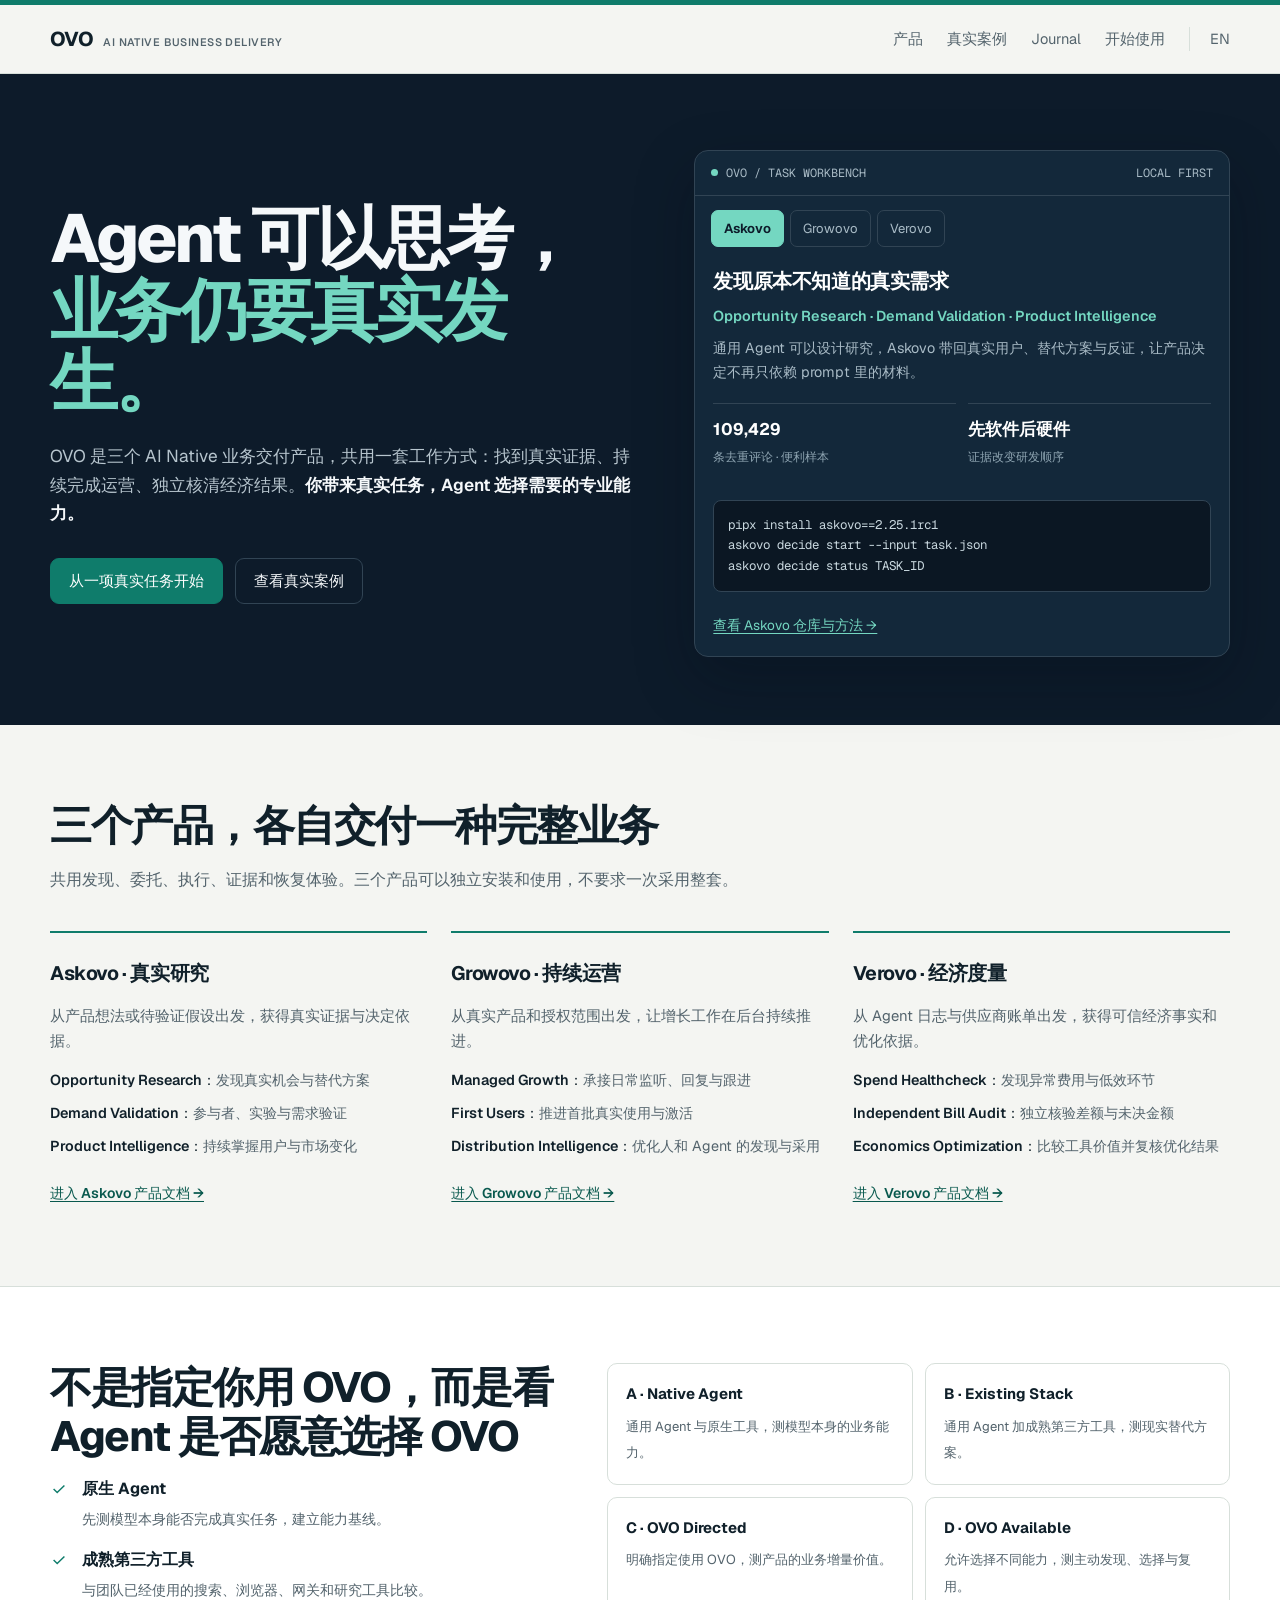
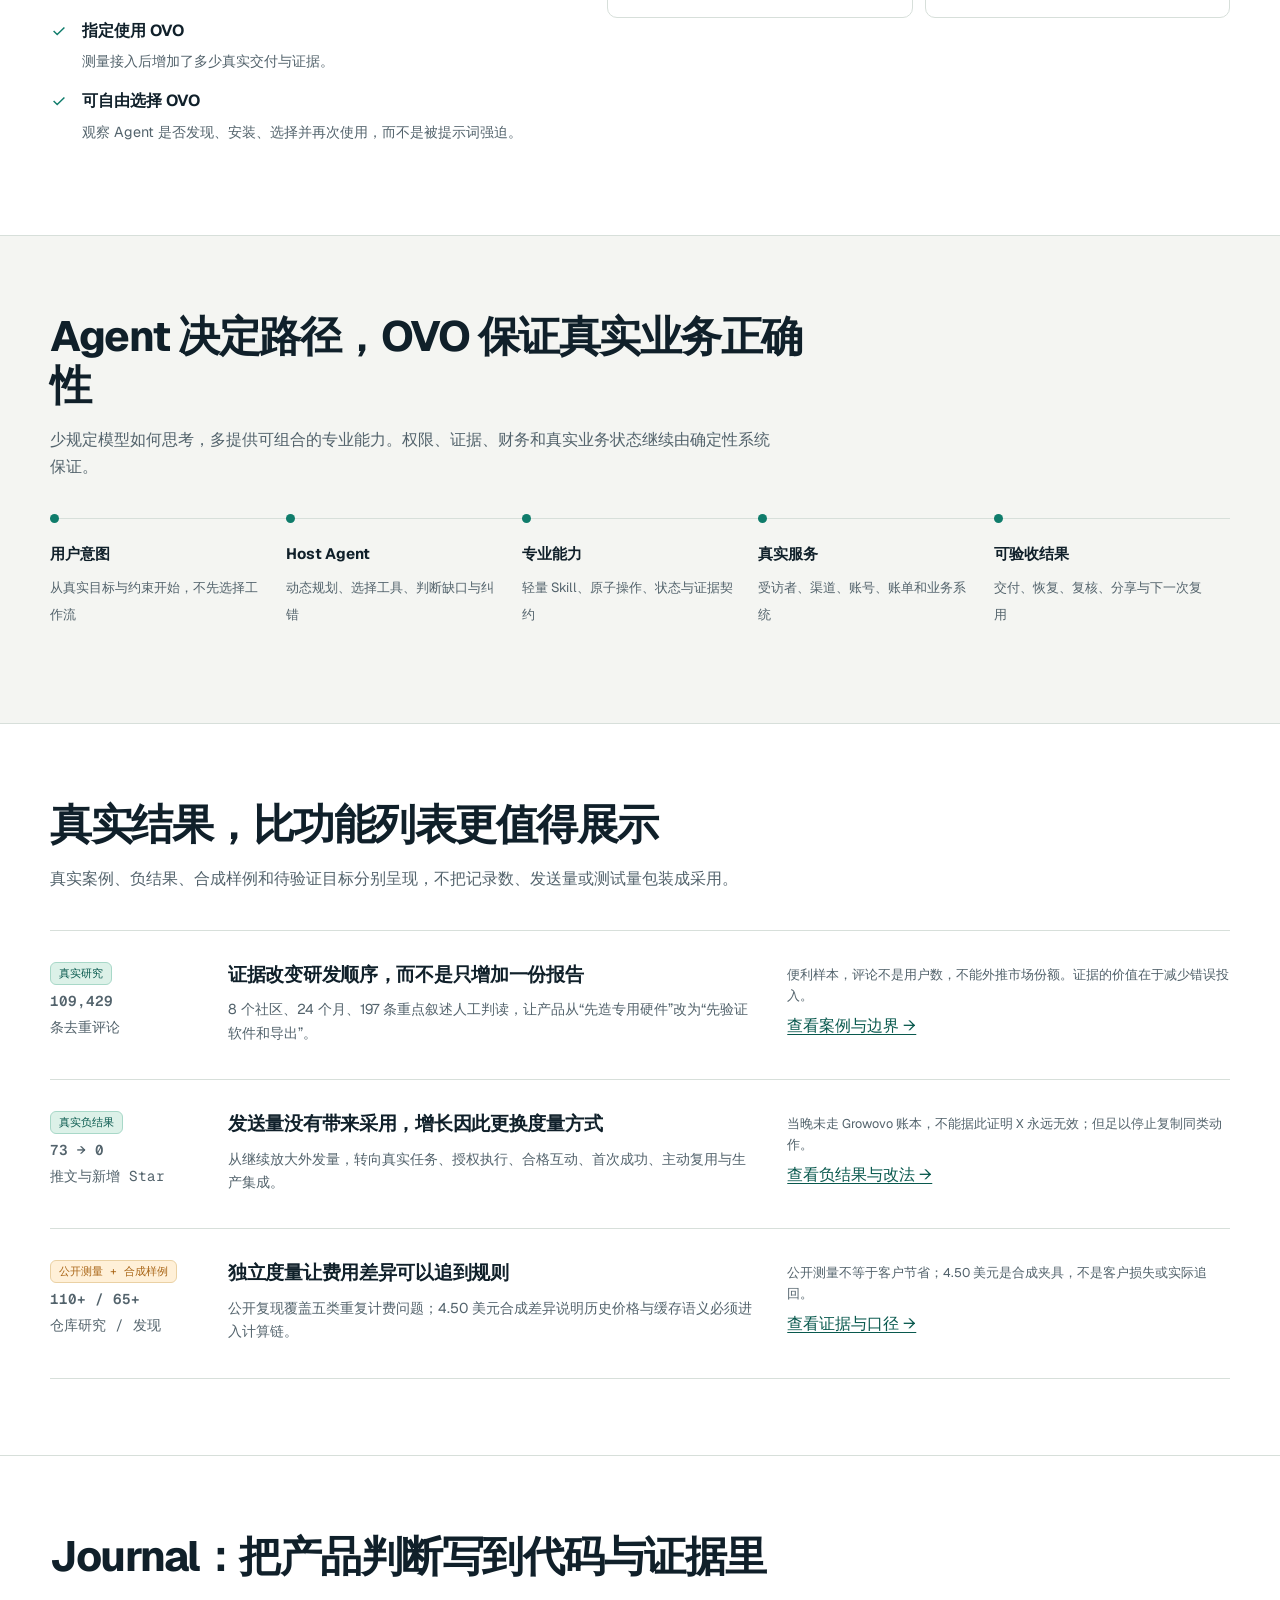
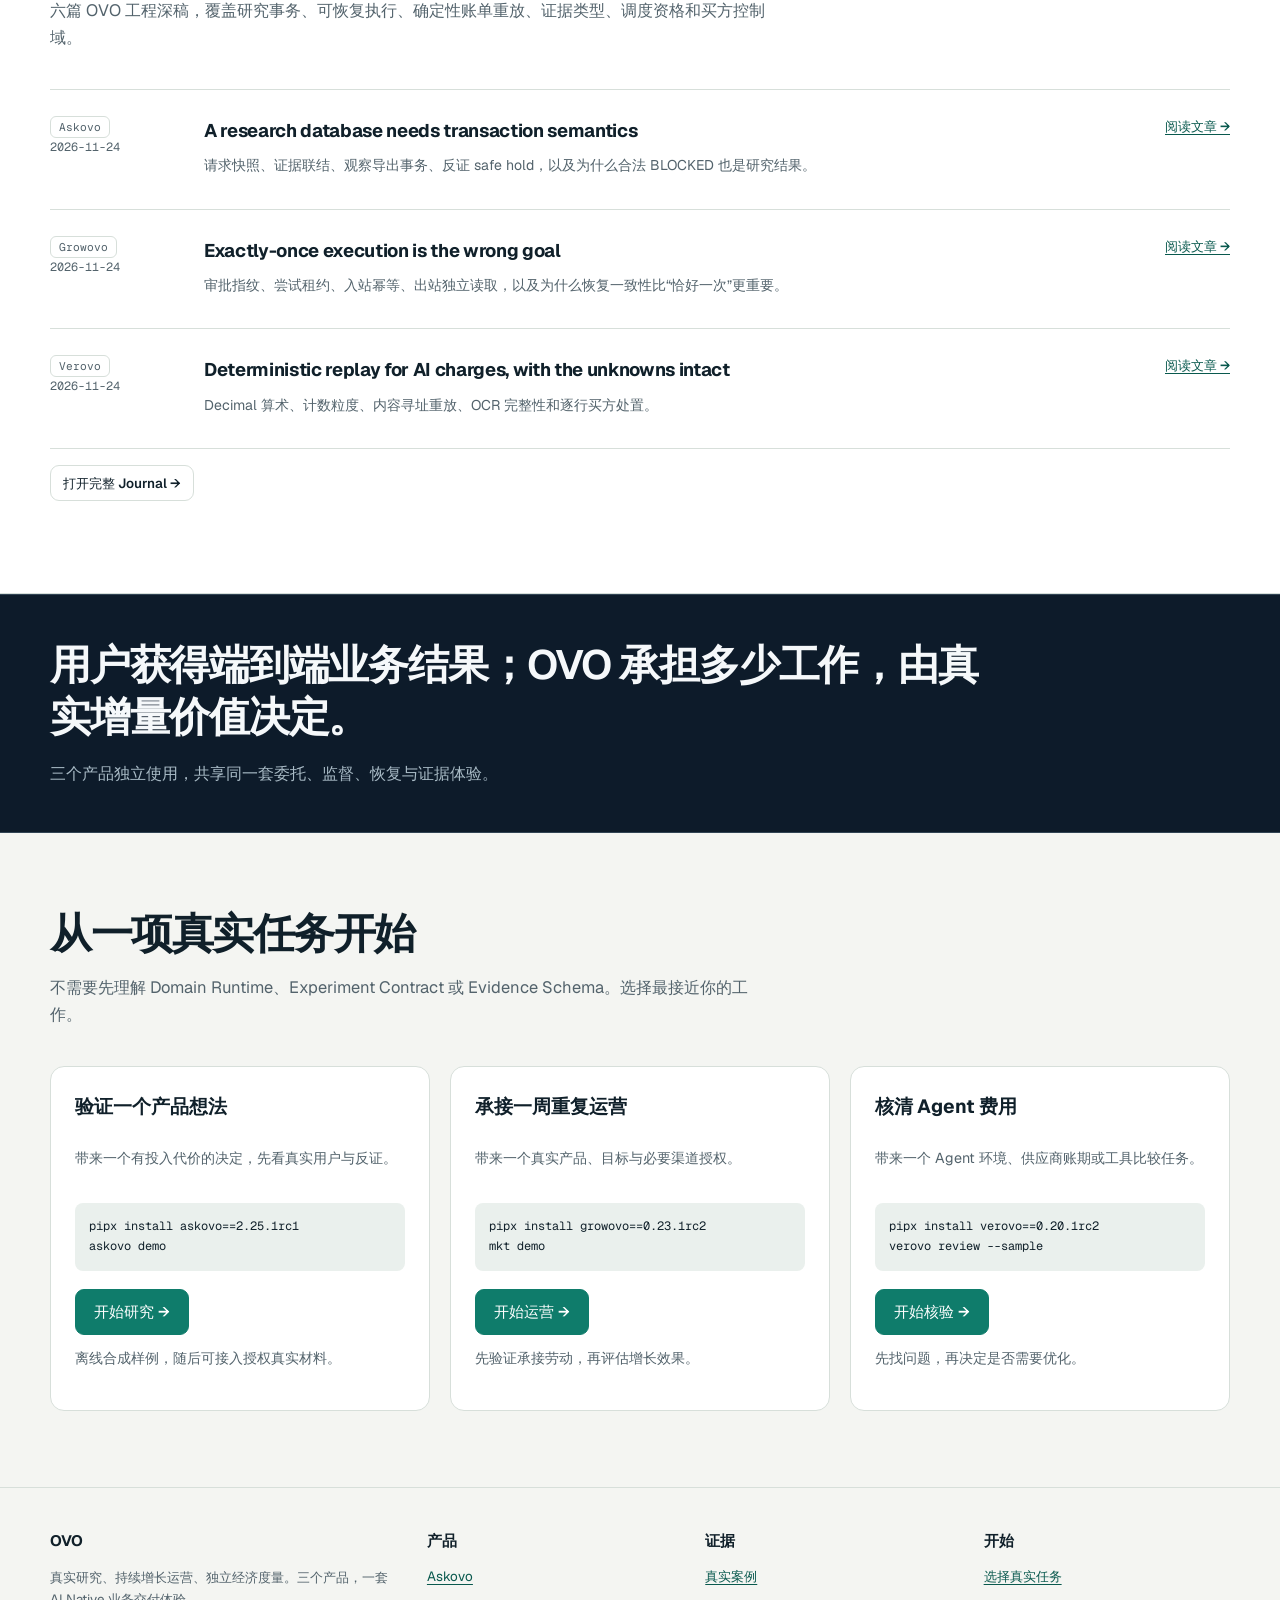
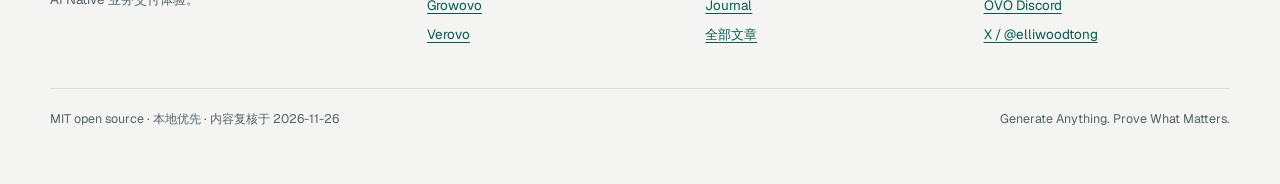
==== index.html @ 49e36f2a "chore: align Verovo 0.20.1rc2 preview" ====
<!DOCTYPE html>
<html lang="zh-CN">
<head>
  <meta charset="UTF-8">
  <meta name="viewport" content="width=device-width, initial-scale=1">
  <title>OVO | 让 Agent 把真实业务做成</title>
  <meta name="description" content="OVO 是统一的 AI Native 业务交付产品族：Askovo 真实研究、Growovo 持续增长运营、Verovo 独立经济度量。">
  <link rel="canonical" href="https://roy-tong.github.io/ovo/">
  <link rel="alternate" hreflang="zh-CN" href="https://roy-tong.github.io/ovo/">
  <link rel="alternate" hreflang="en" href="https://roy-tong.github.io/ovo/en.html">
  <link rel="alternate" hreflang="x-default" href="https://roy-tong.github.io/ovo/">
  <meta property="og:type" content="website">
  <meta property="og:site_name" content="OVO">
  <meta property="og:title" content="OVO | 让 Agent 把真实业务做成">
  <meta property="og:description" content="真实研究、持续增长运营、独立经济度量，共用一套产品体验。">
  <meta property="og:url" content="https://roy-tong.github.io/ovo/">
  <meta property="og:image" content="https://roy-tong.github.io/ovo/assets/social-preview.png">
  <meta name="twitter:card" content="summary_large_image">
  <link rel="stylesheet" href="./assets/styles.css">
  <script defer src="./assets/app.js"></script>
</head>
<body>
  <!--
  THESIS: One OVO workbench for real business delivery, rejecting three disconnected product sites and three visual systems.
  OWN-WORLD: Light editorial surfaces, a navy execution console, precise teal actions, shared service lists and evidence rows; Geist display with system Chinese fallbacks.
  STORY: A visitor selects a real task, sees how the relevant service works, inspects actual evidence, then installs or brings that task.
  FIRST VIEWPORT: A clear family promise on the left and one interactive workbench on the right; product tabs change the real service, proof and command in place.
  FORM: Unified product-family workbench with local product switching, case filtering and journal filtering, built manually because Node-based concept tooling is unavailable.
  FINISH: unreviewed and undocumented is unfinished; this build ends with the finish review, the verdict, and DESIGN.md.
  -->
  <a class="skip-link" href="#main">跳到主要内容</a>
  <header class="nav">
    <div class="nav-inner">
      <a class="brand" href="./" aria-label="OVO 首页">OVO <small>AI NATIVE BUSINESS DELIVERY</small></a>
      <button class="nav-toggle" type="button" aria-expanded="false" aria-controls="nav-links" aria-label="展开或收起导航">
        <svg viewBox="0 0 20 20" fill="none" stroke="currentColor" stroke-width="1.6" aria-hidden="true"><path d="M3 5h14M3 10h14M3 15h14"/></svg>
        菜单
      </button>
      <nav class="nav-links" id="nav-links" aria-label="主导航">
        <a href="#products">产品</a>
        <a href="cases.html">真实案例</a>
        <a href="journal.html">Journal</a>
        <a href="start.html">开始使用</a>
        <a class="nav-lang" href="en.html" hreflang="en" lang="en">EN</a>
      </nav>
    </div>
  </header>

  <main id="main">
    <section class="hero" aria-labelledby="hero-title">
      <div class="wrap hero-grid">
        <div class="hero-copy">
          <h1 id="hero-title">Agent 可以思考，<span>业务仍要真实发生。</span></h1>
          <p>OVO 是三个 AI Native 业务交付产品，共用一套工作方式：找到真实证据、持续完成运营、独立核清经济结果。<strong>你带来真实任务，Agent 选择需要的专业能力。</strong></p>
          <div class="hero-actions">
            <a class="btn btn-primary" href="start.html">从一项真实任务开始</a>
            <a class="btn btn-dark" href="cases.html">查看真实案例</a>
          </div>
        </div>

        <div class="workbench" aria-label="OVO 产品工作台">
          <div class="workbench-top"><span class="workbench-dot" aria-hidden="true"></span><span>OVO / TASK WORKBENCH</span><span>LOCAL FIRST</span></div>
          <div class="product-switch" role="group" aria-label="选择产品">
            <button type="button" data-product-target="askovo" aria-pressed="true">Askovo</button>
            <button type="button" data-product-target="growovo" aria-pressed="false">Growovo</button>
            <button type="button" data-product-target="verovo" aria-pressed="false">Verovo</button>
          </div>
          <div class="product-panels">
            <article class="product-panel active" data-product-panel="askovo">
              <h2>发现原本不知道的真实需求</h2>
              <p class="panel-service">Opportunity Research · Demand Validation · Product Intelligence</p>
              <p>通用 Agent 可以设计研究，Askovo 带回真实用户、替代方案与反证，让产品决定不再只依赖 prompt 里的材料。</p>
              <div class="panel-grid">
                <div class="panel-metric"><strong>109,429</strong><span>条去重评论 · 便利样本</span></div>
                <div class="panel-metric"><strong>先软件后硬件</strong><span>证据改变研发顺序</span></div>
              </div>
              <pre class="panel-code">pipx install askovo==2.25.1rc1
askovo decide start --input task.json
askovo decide status TASK_ID</pre>
              <a class="panel-link" href="https://github.com/roy-tong/Askovo">查看 Askovo 仓库与方法 →</a>
            </article>
            <article class="product-panel" data-product-panel="growovo" hidden>
              <h2>把增长运营委托出去</h2>
              <p class="panel-service">Managed Growth · First Users · Distribution Intelligence</p>
              <p>监听、筛选、回复、跟进和业务整理持续进行。你保留目标、授权和关键取舍，发送量不再承担增长证明。</p>
              <div class="panel-grid">
                <div class="panel-metric"><strong>73 → 0</strong><span>历史推文与新增 Star</span></div>
                <div class="panel-metric"><strong>先承接劳动</strong><span>再验证激活与增长</span></div>
              </div>
              <pre class="panel-code">pipx install growovo==0.23.1rc2
mkt demo
mkt grow status g1 --explain --json</pre>
              <a class="panel-link" href="https://github.com/roy-tong/Growovo">查看 Growovo 仓库与方法 →</a>
            </article>
            <article class="product-panel" data-product-panel="verovo" hidden>
              <h2>发现原本看不见的经济问题</h2>
              <p class="panel-service">Agent Spend Healthcheck · Independent Bill Audit · Agent Economics Optimization</p>
              <p>平台可以告诉你收了多少，Verovo 独立核验账单、任务质量和真实成本，再比较哪个方案更值得。</p>
              <div class="panel-grid">
                <div class="panel-metric"><strong>110+ / 65+</strong><span>仓库研究 / 证据支持的发现</span></div>
                <div class="panel-metric"><strong>费用 → 决策</strong><span>从异常定位到优化复核</span></div>
              </div>
              <pre class="panel-code">pipx install verovo==0.20.1rc2
verovo review --sample
verovo economics --case case.json</pre>
              <a class="panel-link" href="https://github.com/roy-tong/Verovo">查看 Verovo 仓库与方法 →</a>
            </article>
          </div>
        </div>
      </div>
    </section>

    <section class="section" id="products" aria-labelledby="products-title">
      <div class="wrap">
        <h2 id="products-title">三个产品，各自交付一种完整业务</h2>
        <p class="section-intro">共用发现、委托、执行、证据和恢复体验。三个产品可以独立安装和使用，不要求一次采用整套。</p>
        <div class="grid-3">
          <article class="service">
            <h3>Askovo · 真实研究</h3>
            <p>从产品想法或待验证假设出发，获得真实证据与决定依据。</p>
            <ul>
              <li><strong>Opportunity Research：</strong>发现真实机会与替代方案</li>
              <li><strong>Demand Validation：</strong>参与者、实验与需求验证</li>
              <li><strong>Product Intelligence：</strong>持续掌握用户与市场变化</li>
            </ul>
            <a class="service-link" href="https://roy-tong.github.io/Askovo/first-look.html">进入 Askovo 产品文档 →</a>
          </article>
          <article class="service">
            <h3>Growovo · 持续运营</h3>
            <p>从真实产品和授权范围出发，让增长工作在后台持续推进。</p>
            <ul>
              <li><strong>Managed Growth：</strong>承接日常监听、回复与跟进</li>
              <li><strong>First Users：</strong>推进首批真实使用与激活</li>
              <li><strong>Distribution Intelligence：</strong>优化人和 Agent 的发现与采用</li>
            </ul>
            <a class="service-link" href="https://roy-tong.github.io/Growovo/examples/controlled-run.html">进入 Growovo 产品文档 →</a>
          </article>
          <article class="service">
            <h3>Verovo · 经济度量</h3>
            <p>从 Agent 日志与供应商账单出发，获得可信经济事实和优化依据。</p>
            <ul>
              <li><strong>Spend Healthcheck：</strong>发现异常费用与低效环节</li>
              <li><strong>Independent Bill Audit：</strong>独立核验差额与未决金额</li>
              <li><strong>Economics Optimization：</strong>比较工具价值并复核优化结果</li>
            </ul>
            <a class="service-link" href="https://roy-tong.github.io/Verovo/first-look.html">进入 Verovo 产品文档 →</a>
          </article>
        </div>
      </div>
    </section>

    <section class="section section-alt" aria-labelledby="choice-title">
      <div class="wrap compare">
        <div>
          <h2 id="choice-title">不是指定你用 OVO，而是看 Agent 是否愿意选择 OVO</h2>
          <ul class="compare-list">
            <li><svg viewBox="0 0 20 20" fill="none" stroke="currentColor" stroke-width="1.6" aria-hidden="true"><path d="m4 10 4 4 8-8"/></svg><div><strong>原生 Agent</strong><span>先测模型本身能否完成真实任务，建立能力基线。</span></div></li>
            <li><svg viewBox="0 0 20 20" fill="none" stroke="currentColor" stroke-width="1.6" aria-hidden="true"><path d="m4 10 4 4 8-8"/></svg><div><strong>成熟第三方工具</strong><span>与团队已经使用的搜索、浏览器、网关和研究工具比较。</span></div></li>
            <li><svg viewBox="0 0 20 20" fill="none" stroke="currentColor" stroke-width="1.6" aria-hidden="true"><path d="m4 10 4 4 8-8"/></svg><div><strong>指定使用 OVO</strong><span>测量接入后增加了多少真实交付与证据。</span></div></li>
            <li><svg viewBox="0 0 20 20" fill="none" stroke="currentColor" stroke-width="1.6" aria-hidden="true"><path d="m4 10 4 4 8-8"/></svg><div><strong>可自由选择 OVO</strong><span>观察 Agent 是否发现、安装、选择并再次使用，而不是被提示词强迫。</span></div></li>
          </ul>
        </div>
        <div class="eval-grid" aria-label="四组真实任务对照">
          <div class="eval-group"><strong>A · Native Agent</strong><span>通用 Agent 与原生工具，测模型本身的业务能力。</span></div>
          <div class="eval-group"><strong>B · Existing Stack</strong><span>通用 Agent 加成熟第三方工具，测现实替代方案。</span></div>
          <div class="eval-group"><strong>C · OVO Directed</strong><span>明确指定使用 OVO，测产品的业务增量价值。</span></div>
          <div class="eval-group"><strong>D · OVO Available</strong><span>允许选择不同能力，测主动发现、选择与复用。</span></div>
        </div>
      </div>
    </section>

    <section class="section" aria-labelledby="architecture-title">
      <div class="wrap">
        <h2 id="architecture-title">Agent 决定路径，OVO 保证真实业务正确性</h2>
        <p class="section-intro">少规定模型如何思考，多提供可组合的专业能力。权限、证据、财务和真实业务状态继续由确定性系统保证。</p>
        <div class="flow" aria-label="业务交付过程">
          <div class="flow-step"><strong>用户意图</strong><span>从真实目标与约束开始，不先选择工作流</span></div>
          <div class="flow-step"><strong>Host Agent</strong><span>动态规划、选择工具、判断缺口与纠错</span></div>
          <div class="flow-step"><strong>专业能力</strong><span>轻量 Skill、原子操作、状态与证据契约</span></div>
          <div class="flow-step"><strong>真实服务</strong><span>受访者、渠道、账号、账单和业务系统</span></div>
          <div class="flow-step"><strong>可验收结果</strong><span>交付、恢复、复核、分享与下一次复用</span></div>
        </div>
      </div>
    </section>

    <section class="section section-alt" aria-labelledby="evidence-title">
      <div class="wrap">
        <h2 id="evidence-title">真实结果，比功能列表更值得展示</h2>
        <p class="section-intro">真实案例、负结果、合成样例和待验证目标分别呈现，不把记录数、发送量或测试量包装成采用。</p>
        <div class="case-list">
          <article class="case-item" data-cases-product="askovo">
            <div><span class="tag tag-evidence">真实研究</span><p class="case-metric">109,429</p><p class="journal-meta">条去重评论</p></div>
            <div><h3>证据改变研发顺序，而不是只增加一份报告</h3><p>8 个社区、24 个月、197 条重点叙述人工判读，让产品从“先造专用硬件”改为“先验证软件和导出”。</p></div>
            <div><p class="case-boundary">便利样本，评论不是用户数，不能外推市场份额。证据的价值在于减少错误投入。</p><a href="cases.html#askovo-evidence">查看案例与边界 →</a></div>
          </article>
          <article class="case-item" data-cases-product="growovo">
            <div><span class="tag tag-evidence">真实负结果</span><p class="case-metric">73 → 0</p><p class="journal-meta">推文与新增 Star</p></div>
            <div><h3>发送量没有带来采用，增长因此更换度量方式</h3><p>从继续放大外发量，转向真实任务、授权执行、合格互动、首次成功、主动复用与生产集成。</p></div>
            <div><p class="case-boundary">当晚未走 Growovo 账本，不能据此证明 X 永远无效；但足以停止复制同类动作。</p><a href="cases.html#growovo-evidence">查看负结果与改法 →</a></div>
          </article>
          <article class="case-item" data-cases-product="verovo">
            <div><span class="tag tag-synthetic">公开测量 + 合成样例</span><p class="case-metric">110+ / 65+</p><p class="journal-meta">仓库研究 / 发现</p></div>
            <div><h3>独立度量让费用差异可以追到规则</h3><p>公开复现覆盖五类重复计费问题；4.50 美元合成差异说明历史价格与缓存语义必须进入计算链。</p></div>
            <div><p class="case-boundary">公开测量不等于客户节省；4.50 美元是合成夹具，不是客户损失或实际追回。</p><a href="cases.html#verovo-evidence">查看证据与口径 →</a></div>
          </article>
        </div>
      </div>
    </section>

    <section class="section section-alt" aria-labelledby="journal-title">
      <div class="wrap">
        <h2 id="journal-title">Journal：把产品判断写到代码与证据里</h2>
        <p class="section-intro">六篇 OVO 工程深稿，覆盖研究事务、可恢复执行、确定性账单重放、证据类型、调度资格和买方控制域。</p>
        <div class="journal-list">
          <article class="journal-item" data-journal-product="askovo">
            <div class="journal-meta"><span class="tag">Askovo</span><time datetime="2026-11-24">2026-11-24</time></div>
            <div><h3><a href="https://roy-tong.github.io/en/notes/01-askovo-a-research-database-needs-transactions/">A research database needs transaction semantics</a></h3><p>请求快照、证据联结、观察导出事务、反证 safe hold，以及为什么合法 BLOCKED 也是研究结果。</p></div>
            <div class="journal-action"><a href="https://roy-tong.github.io/en/notes/01-askovo-a-research-database-needs-transactions/">阅读文章 →</a></div>
          </article>
          <article class="journal-item" data-journal-product="growovo">
            <div class="journal-meta"><span class="tag">Growovo</span><time datetime="2026-11-24">2026-11-24</time></div>
            <div><h3><a href="https://roy-tong.github.io/en/notes/02-growovo-exactly-once-is-the-wrong-goal/">Exactly-once execution is the wrong goal</a></h3><p>审批指纹、尝试租约、入站幂等、出站独立读取，以及为什么恢复一致性比“恰好一次”更重要。</p></div>
            <div class="journal-action"><a href="https://roy-tong.github.io/en/notes/02-growovo-exactly-once-is-the-wrong-goal/">阅读文章 →</a></div>
          </article>
          <article class="journal-item" data-journal-product="verovo">
            <div class="journal-meta"><span class="tag">Verovo</span><time datetime="2026-11-24">2026-11-24</time></div>
            <div><h3><a href="https://roy-tong.github.io/en/notes/03-verovo-deterministic-replay-with-unknowns/">Deterministic replay for AI charges, with the unknowns intact</a></h3><p>Decimal 算术、计数粒度、内容寻址重放、OCR 完整性和逐行买方处置。</p></div>
            <div class="journal-action"><a href="https://roy-tong.github.io/en/notes/03-verovo-deterministic-replay-with-unknowns/">阅读文章 →</a></div>
          </article>
        </div>
        <p class="mt-2"><a class="btn btn-small" href="journal.html">打开完整 Journal →</a></p>
      </div>
    </section>

    <section class="section-dark quote-band" aria-label="产品主张">
      <div class="wrap">
        <blockquote>用户获得端到端业务结果；OVO 承担多少工作，由真实增量价值决定。</blockquote>
        <p>三个产品独立使用，共享同一套委托、监督、恢复与证据体验。</p>
      </div>
    </section>

    <section class="section" aria-labelledby="start-title">
      <div class="wrap">
        <h2 id="start-title">从一项真实任务开始</h2>
        <p class="section-intro">不需要先理解 Domain Runtime、Experiment Contract 或 Evidence Schema。选择最接近你的工作。</p>
        <div class="task-grid">
          <article class="task"><h3>验证一个产品想法</h3><p>带来一个有投入代价的决定，先看真实用户与反证。</p><pre>pipx install askovo==2.25.1rc1
askovo demo</pre><a class="btn btn-primary" href="start.html#askovo-start">开始研究 →</a><p class="task-note">离线合成样例，随后可接入授权真实材料。</p></article>
          <article class="task"><h3>承接一周重复运营</h3><p>带来一个真实产品、目标与必要渠道授权。</p><pre>pipx install growovo==0.23.1rc2
mkt demo</pre><a class="btn btn-primary" href="start.html#growovo-start">开始运营 →</a><p class="task-note">先验证承接劳动，再评估增长效果。</p></article>
          <article class="task"><h3>核清 Agent 费用</h3><p>带来一个 Agent 环境、供应商账期或工具比较任务。</p><pre>pipx install verovo==0.20.1rc2
verovo review --sample</pre><a class="btn btn-primary" href="start.html#verovo-start">开始核验 →</a><p class="task-note">先找问题，再决定是否需要优化。</p></article>
        </div>
      </div>
    </section>
  </main>

  <footer class="footer wrap">
    <div class="footer-grid">
      <div><h2>OVO</h2><p>真实研究、持续增长运营、独立经济度量。三个产品，一套 AI Native 业务交付体验。</p></div>
      <div><h3>产品</h3><ul><li><a href="https://github.com/roy-tong/Askovo">Askovo</a></li><li><a href="https://github.com/roy-tong/Growovo">Growovo</a></li><li><a href="https://github.com/roy-tong/Verovo">Verovo</a></li></ul></div>
      <div><h3>证据</h3><ul><li><a href="cases.html">真实案例</a></li><li><a href="journal.html">Journal</a></li><li><a href="https://roy-tong.github.io/essays/">全部文章</a></li></ul></div>
      <div><h3>开始</h3><ul><li><a href="start.html">选择真实任务</a></li><li><a href="https://discord.gg/UqrM8MCXb">OVO Discord</a></li><li><a href="https://x.com/elliwoodtong">X / @elliwoodtong</a></li></ul></div>
    </div>
    <div class="footer-bottom"><span>MIT open source · 本地优先 · 内容复核于 2026-11-26</span><span>Generate Anything. Prove What Matters.</span></div>
  </footer>
</body>
</html>
---- assets/styles.css ----
@font-face {
  font-family: "Geist";
  src: url("./fonts/Geist-Variable.woff2") format("woff2");
  font-weight: 100 900;
  font-display: swap;
}
@font-face {
  font-family: "Geist Mono";
  src: url("./fonts/GeistMono-Variable.woff2") format("woff2");
  font-weight: 100 900;
  font-display: swap;
}

:root {
  --paper: #f4f5f2;
  --surface: #ffffff;
  --ink: #10202a;
  --navy: #0d1b2a;
  --navy-2: #13283a;
  --muted: #53636c;
  --line: #d7dfda;
  --line-dark: #314454;
  --teal: #0f7c6b;
  --teal-dark: #09594e;
  --mint: #dcf1e8;
  --blue: #2868c7;
  --violet: #7656c8;
  --amber: #a96516;
  --amber-pale: #fff0d8;
  --code: #eaf0ed;
  --radius: 14px;
  --wrap: 1180px;
  --sans: "Geist", -apple-system, BlinkMacSystemFont, "PingFang SC", "Hiragino Sans GB", "Microsoft YaHei", sans-serif;
  --mono: "Geist Mono", ui-monospace, SFMono-Regular, Menlo, Consolas, monospace;
}

*, *::before, *::after { box-sizing: border-box; }
html { scroll-behavior: smooth; }
body {
  margin: 0;
  background: var(--paper);
  color: var(--ink);
  font-family: var(--sans);
  font-size: 16px;
  line-height: 1.65;
  -webkit-font-smoothing: antialiased;
}
body::before {
  content: "";
  display: block;
  height: 5px;
  background: var(--teal);
}
img { max-width: 100%; }
a { color: var(--teal-dark); text-decoration-thickness: 1px; text-underline-offset: 3px; }
a:hover { color: var(--teal); }
button, a { -webkit-tap-highlight-color: transparent; }
button { font: inherit; }
:focus-visible { outline: 3px solid var(--blue); outline-offset: 3px; }
::selection { background: var(--mint); }
section { scroll-margin-top: 88px; }

.skip-link {
  position: absolute;
  left: 16px;
  top: -80px;
  z-index: 300;
  padding: 10px 14px;
  background: var(--surface);
  border: 1px solid var(--line);
  border-radius: 8px;
}
.skip-link:focus { top: 16px; }

.wrap { width: min(var(--wrap), calc(100% - 48px)); margin: 0 auto; }
.nav {
  position: sticky;
  top: 0;
  z-index: 100;
  background: var(--paper);
  border-bottom: 1px solid var(--line);
}
.nav-inner {
  width: min(var(--wrap), calc(100% - 48px));
  min-height: 68px;
  margin: 0 auto;
  display: flex;
  align-items: center;
  gap: 28px;
}
.brand {
  display: inline-flex;
  align-items: baseline;
  gap: 10px;
  color: var(--ink);
  font-weight: 760;
  font-size: 1.25rem;
  letter-spacing: -0.03em;
  text-decoration: none;
}
.brand small { color: var(--muted); font-size: 0.68rem; font-weight: 560; letter-spacing: 0.04em; }
.nav-links { display: flex; align-items: center; gap: 24px; margin-left: auto; }
.nav-links a { color: var(--muted); font-size: 0.91rem; text-decoration: none; }
.nav-links a:hover, .nav-links a[aria-current="page"] { color: var(--ink); }
.nav-links a[aria-current="page"] { font-weight: 650; }
.nav-lang { border-left: 1px solid var(--line); padding-left: 20px; }
.nav-toggle {
  display: none;
  margin-left: auto;
  align-items: center;
  gap: 8px;
  border: 1px solid var(--line);
  border-radius: 8px;
  background: var(--surface);
  color: var(--ink);
  padding: 8px 10px;
  cursor: pointer;
}
.nav-toggle svg { width: 18px; height: 18px; }

.hero { background: var(--navy); color: #f5f8fa; }
.hero-grid {
  display: grid;
  grid-template-columns: minmax(0, 1.04fr) minmax(390px, 0.96fr);
  gap: 64px;
  padding: 76px 0 68px;
  align-items: center;
}
.hero h1 {
  max-width: 720px;
  margin: 0 0 24px;
  font-size: clamp(2.55rem, 5.3vw, 4.55rem);
  line-height: 1.06;
  letter-spacing: -0.045em;
  font-weight: 780;
}
.hero h1 span { color: #74d7c1; }
.hero-copy > p { max-width: 650px; color: #b7c5ce; font-size: 1.08rem; }
.hero-copy > p strong { color: #f5f8fa; font-weight: 620; }
.hero-actions { display: flex; flex-wrap: wrap; gap: 12px; margin-top: 30px; }
.btn {
  display: inline-flex;
  align-items: center;
  justify-content: center;
  gap: 8px;
  min-height: 44px;
  padding: 10px 18px;
  border: 1px solid var(--line);
  border-radius: 9px;
  background: var(--surface);
  color: var(--ink);
  font-weight: 590;
  font-size: 0.93rem;
  text-decoration: none;
  cursor: pointer;
}
.btn:hover { border-color: var(--teal); color: var(--teal-dark); }
.btn-primary { background: var(--teal); border-color: var(--teal); color: #fff; }
.btn-primary:hover { background: var(--teal-dark); color: #fff; }
.btn-dark { background: transparent; border-color: var(--line-dark); color: #f5f8fa; }
.btn-dark:hover { border-color: #74d7c1; color: #74d7c1; }
.btn-small { min-height: 36px; padding: 6px 12px; font-size: 0.84rem; }
.btn svg { width: 17px; height: 17px; }

.workbench {
  overflow: hidden;
  border: 1px solid var(--line-dark);
  border-radius: var(--radius);
  background: var(--navy-2);
  box-shadow: 0 22px 60px rgba(3, 12, 20, 0.28);
}
.workbench-top {
  display: flex;
  align-items: center;
  gap: 8px;
  padding: 12px 16px;
  border-bottom: 1px solid var(--line-dark);
  color: #a9bbc6;
  font-family: var(--mono);
  font-size: 0.74rem;
}
.workbench-top span:last-child { margin-left: auto; }
.workbench-dot { width: 7px; height: 7px; border-radius: 50%; background: #74d7c1; }
.product-switch { display: flex; flex-wrap: wrap; gap: 6px; padding: 14px 16px 0; }
.product-switch button {
  border: 1px solid var(--line-dark);
  border-radius: 7px;
  background: transparent;
  color: #a9bbc6;
  padding: 7px 12px;
  font-size: 0.82rem;
  cursor: pointer;
}
.product-switch button:hover { border-color: #74d7c1; color: #fff; }
.product-switch button[aria-pressed="true"] { background: #74d7c1; border-color: #74d7c1; color: var(--navy); font-weight: 650; }
.product-panels { padding: 18px; }
.product-panel { color: #d7e1e7; }
.js .product-panel { display: none; }
.js .product-panel.active { display: block; }
.product-panel h2 { margin: 0 0 8px; color: #fff; font-size: 1.22rem; letter-spacing: -0.02em; }
.product-panel p { margin: 8px 0; color: #a9bbc6; font-size: 0.9rem; }
.product-panel .panel-service { color: #74d7c1; font-weight: 600; }
.panel-grid { display: grid; grid-template-columns: 1fr 1fr; gap: 12px; margin: 18px 0; }
.panel-metric { padding: 12px 0; border-top: 1px solid var(--line-dark); }
.panel-metric strong { display: block; color: #fff; font-size: 1.05rem; }
.panel-metric span { color: #8fa5b2; font-size: 0.76rem; }
.panel-code {
  margin: 14px 0;
  padding: 14px;
  overflow-x: auto;
  border: 1px solid var(--line-dark);
  border-radius: 8px;
  background: #0b1723;
  color: #c9d8df;
  font: 0.78rem/1.65 var(--mono);
  white-space: pre-wrap;
}
.panel-link { display: inline-block; margin-top: 8px; color: #74d7c1; font-size: 0.85rem; }

.section { padding: 76px 0; border-bottom: 1px solid var(--line); }
.section-alt { background: var(--surface); }
.section-dark { background: var(--navy); color: #f5f8fa; }
.section h1, .section h2 {
  max-width: 790px;
  margin: 0 0 16px;
  font-size: clamp(1.8rem, 3.3vw, 2.75rem);
  line-height: 1.15;
  letter-spacing: -0.035em;
  font-weight: 740;
}
.section-intro { max-width: 720px; margin-bottom: 38px; color: var(--muted); font-size: 1.03rem; }
.section-dark .section-intro { color: #a9bbc6; }
.grid-3 { display: grid; grid-template-columns: repeat(3, minmax(0, 1fr)); gap: 24px; }
.grid-2 { display: grid; grid-template-columns: repeat(2, minmax(0, 1fr)); gap: 28px; }
.service {
  padding: 24px 0 4px;
  border-top: 2px solid var(--teal);
}
.service h3 { margin: 0 0 10px; font-size: 1.22rem; letter-spacing: -0.02em; }
.service p { color: var(--muted); font-size: 0.93rem; }
.service ul { margin: 16px 0 0; padding: 0; list-style: none; }
.service li { margin: 9px 0; color: var(--muted); font-size: 0.9rem; }
.service li strong { color: var(--ink); font-weight: 590; }
.service .service-link { display: inline-block; margin-top: 14px; font-size: 0.88rem; font-weight: 590; }
.service-note { margin-top: 20px; color: var(--muted); font-size: 0.78rem; }

.flow { display: grid; grid-template-columns: repeat(5, minmax(0, 1fr)); gap: 0; margin-top: 36px; }
.flow-step { position: relative; padding: 20px 20px 20px 0; border-top: 1px solid var(--line); }
.flow-step::before { content: ""; display: block; width: 9px; height: 9px; margin-top: -25px; margin-bottom: 18px; border-radius: 50%; background: var(--teal); }
.flow-step strong { display: block; margin-bottom: 8px; font-size: 0.95rem; }
.flow-step span { color: var(--muted); font-size: 0.83rem; }

.compare { display: grid; grid-template-columns: 0.9fr 1.1fr; gap: 48px; align-items: start; }
.compare-list { margin: 0; padding: 0; list-style: none; }
.compare-list li { display: grid; grid-template-columns: 22px 1fr; gap: 10px; margin: 14px 0; }
.compare-list svg { width: 18px; height: 18px; margin-top: 4px; color: var(--teal); }
.compare-list strong { display: block; margin-bottom: 4px; }
.compare-list span { color: var(--muted); font-size: 0.9rem; }
.eval-grid { display: grid; grid-template-columns: repeat(2, minmax(0, 1fr)); gap: 12px; }
.eval-group { padding: 18px; border: 1px solid var(--line); border-radius: 10px; background: var(--surface); }
.eval-group strong { display: block; margin-bottom: 6px; font-size: 0.94rem; }
.eval-group span { color: var(--muted); font-size: 0.82rem; }

.case-toolbar, .journal-toolbar { display: flex; flex-wrap: wrap; gap: 8px; margin: 24px 0 32px; }
.filter-btn {
  min-height: 38px;
  padding: 7px 13px;
  border: 1px solid var(--line);
  border-radius: 8px;
  background: transparent;
  color: var(--muted);
  cursor: pointer;
  font-size: 0.86rem;
}
.filter-btn:hover { border-color: var(--teal); color: var(--teal-dark); }
.filter-btn[aria-pressed="true"] { background: var(--navy); border-color: var(--navy); color: #fff; }
.js .case-item.is-hidden, .js .journal-item.is-hidden { display: none; }
.case-list { border-top: 1px solid var(--line); }
.case-item {
  display: grid;
  grid-template-columns: 150px minmax(0, 1.2fr) minmax(0, 1fr);
  gap: 28px;
  padding: 28px 0;
  border-bottom: 1px solid var(--line);
}
.case-item h3 { margin: 0 0 8px; font-size: 1.18rem; letter-spacing: -0.015em; }
.case-item p { margin: 6px 0; color: var(--muted); font-size: 0.89rem; }
.tag {
  display: inline-flex;
  align-items: center;
  width: fit-content;
  padding: 3px 8px;
  border: 1px solid var(--line);
  border-radius: 6px;
  color: var(--muted);
  font: 0.7rem var(--mono);
}
.tag-evidence { border-color: #a8d8c8; color: var(--teal-dark); background: var(--mint); }
.tag-synthetic { border-color: #ead1a4; color: var(--amber); background: var(--amber-pale); }
.case-metric { font: 600 1.4rem var(--mono); color: var(--teal-dark); }
.case-boundary { font-size: 0.79rem !important; }

.journal-list { border-top: 1px solid var(--line); }
.journal-item {
  display: grid;
  grid-template-columns: 130px minmax(0, 1fr) 120px;
  gap: 24px;
  padding: 26px 0;
  border-bottom: 1px solid var(--line);
}
.journal-item h3 { margin: 0 0 8px; font-size: 1.15rem; letter-spacing: -0.018em; }
.journal-item h3 a { color: var(--ink); text-decoration: none; }
.journal-item h3 a:hover { color: var(--teal-dark); text-decoration: underline; }
.journal-item p { margin: 5px 0; color: var(--muted); font-size: 0.88rem; }
.journal-meta { color: var(--muted); font: 0.74rem/1.6 var(--mono); }
.journal-meta time { display: block; margin-bottom: 8px; }
.journal-action { text-align: right; font-size: 0.82rem; font-weight: 590; }

.quote-band { padding: 44px 0; border-top: 1px solid var(--line-dark); border-bottom: 1px solid var(--line-dark); }
.quote-band blockquote { max-width: 930px; margin: 0; font-size: clamp(1.65rem, 3.3vw, 2.55rem); line-height: 1.28; letter-spacing: -0.03em; font-weight: 640; }
.quote-band p { margin: 18px 0 0; color: #a9bbc6; }

.task-grid { display: grid; grid-template-columns: repeat(3, minmax(0, 1fr)); gap: 20px; }
.task {
  display: flex;
  flex-direction: column;
  min-height: 330px;
  padding: 24px;
  border: 1px solid var(--line);
  border-radius: var(--radius);
  background: var(--surface);
}
.task h3 { margin: 0 0 10px; font-size: 1.2rem; }
.task p { color: var(--muted); font-size: 0.9rem; }
.task pre {
  margin: 18px 0;
  padding: 14px;
  overflow-x: auto;
  border-radius: 8px;
  background: var(--code);
  color: var(--ink);
  font: 0.75rem/1.65 var(--mono);
  white-space: pre-wrap;
}
.task .btn { margin-top: auto; align-self: flex-start; }
.task-note { margin-top: 12px; color: var(--muted); font-size: 0.77rem; }

.footer { padding: 40px 0 54px; }
.footer-grid { display: grid; grid-template-columns: 1.4fr 1fr 1fr 1fr; gap: 32px; }
.footer h2, .footer h3 { margin: 0 0 12px; font-size: 0.95rem; }
.footer p, .footer li { color: var(--muted); font-size: 0.84rem; }
.footer ul { margin: 0; padding: 0; list-style: none; }
.footer li { margin: 7px 0; }
.footer-bottom { display: flex; flex-wrap: wrap; gap: 16px; justify-content: space-between; margin-top: 36px; padding-top: 20px; border-top: 1px solid var(--line); color: var(--muted); font-size: 0.78rem; }

.sr-only { position: absolute; width: 1px; height: 1px; padding: 0; margin: -1px; overflow: hidden; clip: rect(0, 0, 0, 0); white-space: nowrap; border: 0; }
.muted { color: var(--muted); }
.mono { font-family: var(--mono); }
.mt-2 { margin-top: 16px; }
.mt-4 { margin-top: 32px; }
.mb-0 { margin-bottom: 0; }

@media (max-width: 980px) {
  .hero-grid { grid-template-columns: 1fr; gap: 44px; padding: 60px 0 54px; }
  .hero-copy > p { max-width: 760px; }
  .workbench { max-width: 720px; }
  .grid-3, .task-grid { grid-template-columns: 1fr; }
  .task { min-height: 0; }
  .grid-2, .compare { grid-template-columns: 1fr; }
  .flow { grid-template-columns: repeat(3, minmax(0, 1fr)); row-gap: 28px; }
  .case-item { grid-template-columns: 120px minmax(0, 1fr); }
  .case-item > :last-child { grid-column: 2; }
  .footer-grid { grid-template-columns: 1.4fr 1fr 1fr; }
}

@media (max-width: 760px) {
  .nav-inner { min-height: 60px; gap: 16px; }
  .nav-toggle { display: inline-flex; }
  .nav-links { display: none; }
  .js .nav-toggle { display: inline-flex; }
  .js .nav-links {
    position: absolute;
    left: 24px;
    right: 24px;
    top: 62px;
    display: none;
    flex-direction: column;
    align-items: stretch;
    gap: 0;
    padding: 10px 16px;
    border: 1px solid var(--line);
    border-radius: 10px;
    background: var(--surface);
  }
  .js .nav-links.open { display: flex; }
  .nav-links a { padding: 10px 0; }
  .nav-lang { border-left: 0; padding-left: 0; }
  .section { padding: 58px 0; }
  .section-intro { margin-bottom: 28px; }
  .grid-3 { grid-template-columns: 1fr; gap: 20px; }
  .eval-grid { grid-template-columns: 1fr; }
  .flow { grid-template-columns: repeat(2, minmax(0, 1fr)); }
  .journal-item { grid-template-columns: 1fr; gap: 8px; }
  .journal-action { text-align: left; }
  .footer-grid { grid-template-columns: 1fr 1fr; }
}

@media (max-width: 520px) {
  .wrap, .nav-inner { width: min(100% - 32px, var(--wrap)); }
  .hero-grid { padding: 48px 0 44px; }
  .hero h1 { font-size: 2.55rem; }
  .hero-actions, .hero-actions .btn { width: 100%; }
  .panel-grid { grid-template-columns: 1fr; }
  .flow { grid-template-columns: 1fr; }
  .case-item { grid-template-columns: 1fr; gap: 10px; }
  .case-item > :last-child { grid-column: auto; }
  .footer-grid { grid-template-columns: 1fr; }
}

@media (prefers-reduced-motion: reduce) {
  html { scroll-behavior: auto; }
  *, *::before, *::after { animation-duration: 0.01ms !important; transition-duration: 0.01ms !important; }
}
@media print {
  .nav, .hero-actions, .case-toolbar, .journal-toolbar, .nav-toggle, .btn { display: none !important; }
  body { background: #fff; color: #000; }
  .hero, .section-dark { background: #fff; color: #000; }
  .hero-copy > p, .section-dark .section-intro, .quote-band p { color: #333; }
  .section { padding: 28px 0; }
  .workbench { box-shadow: none; }
}
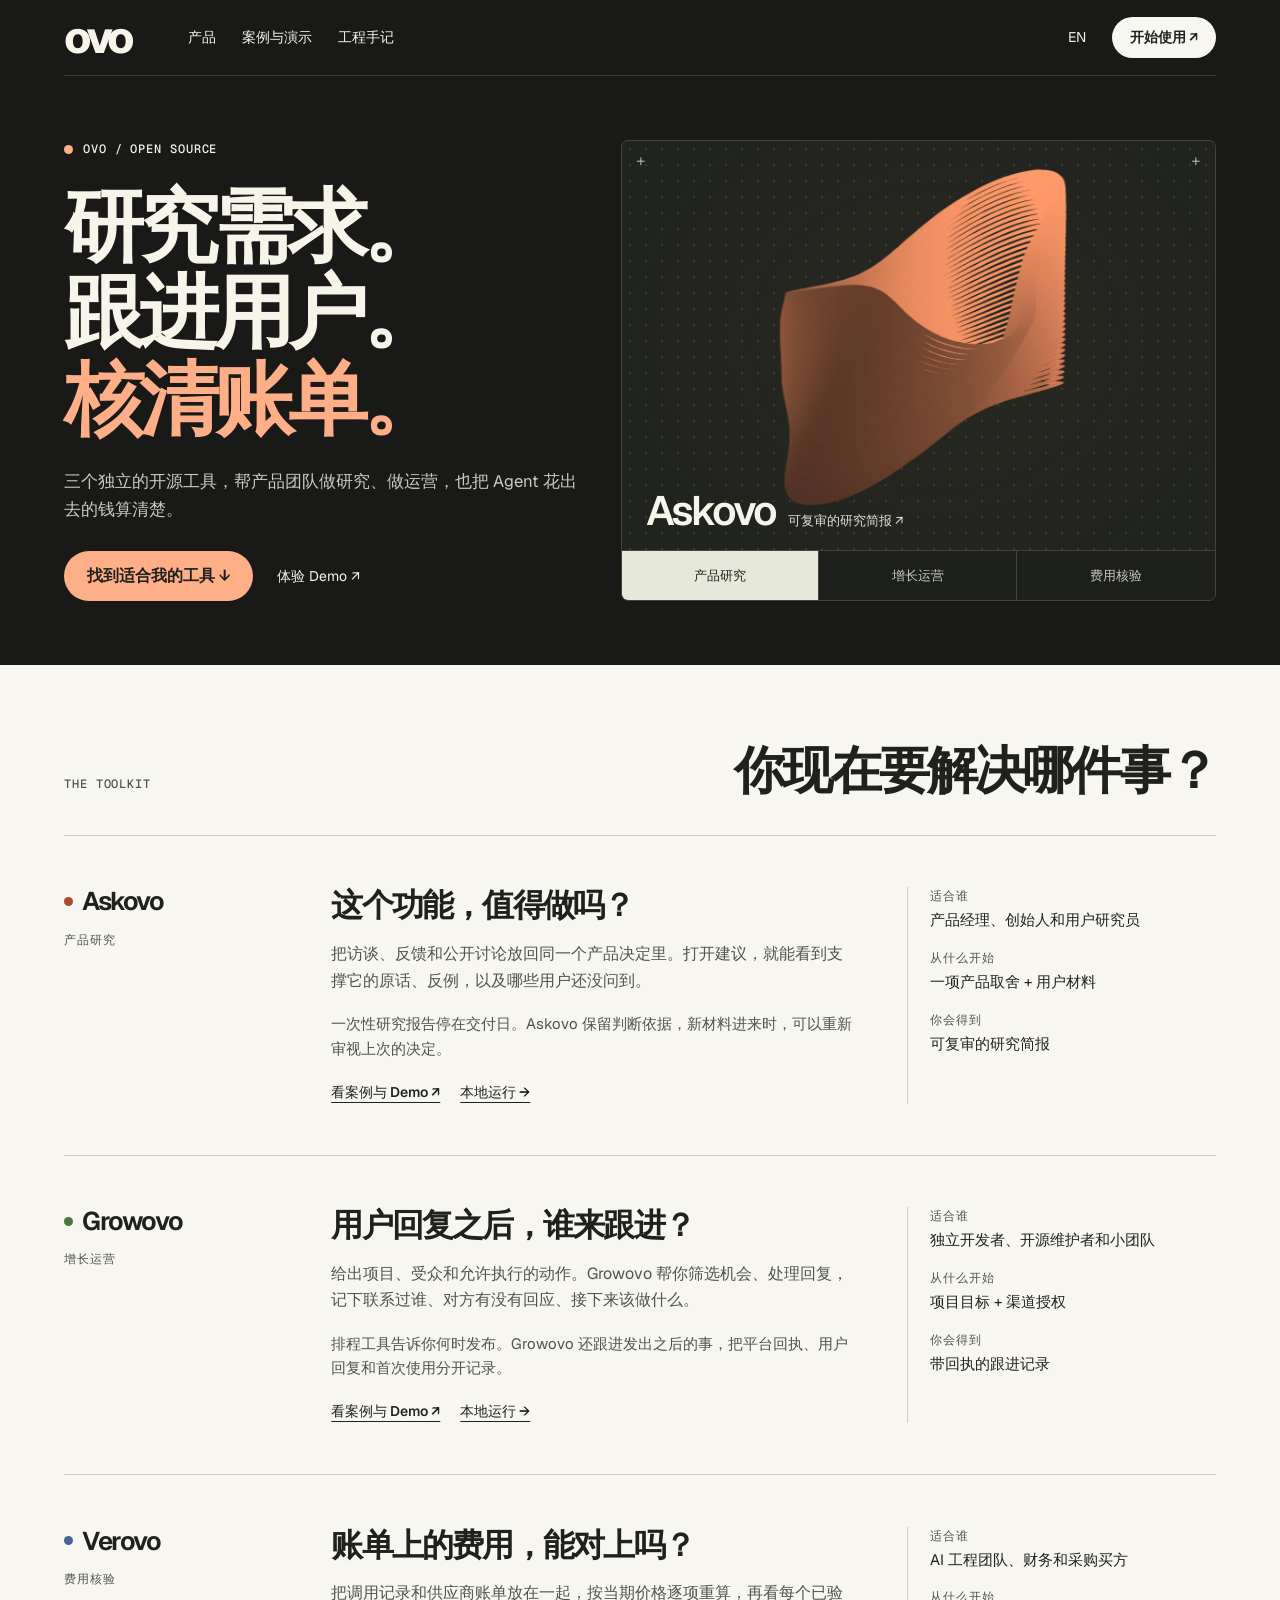
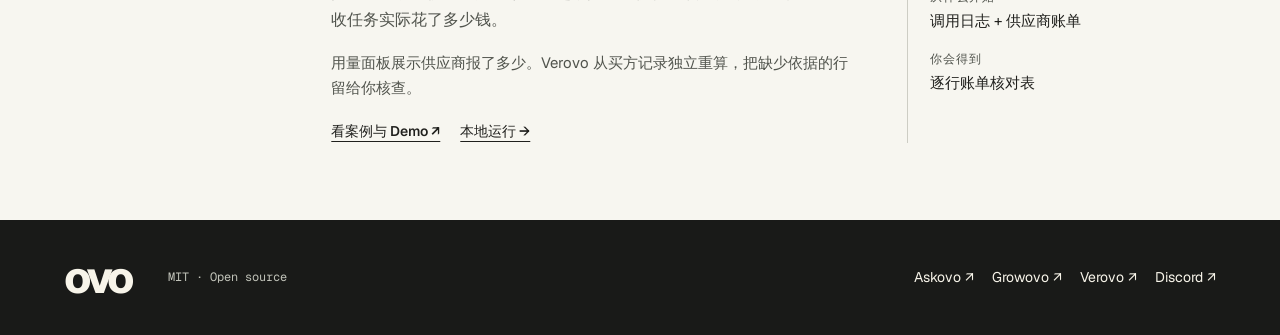
==== commit ef55710e: "Rebuild the bilingual OVO site around product decisions, public cases and hands-on demos" ====
--- a/index.html
+++ b/index.html
@@ -1,268 +1,10 @@
-<!DOCTYPE html>
-<html lang="zh-CN">
-<head>
-  <meta charset="UTF-8">
-  <meta name="viewport" content="width=device-width, initial-scale=1">
-  <title>OVO | 让 Agent 把真实业务做成</title>
-  <meta name="description" content="OVO 是统一的 AI Native 业务交付产品族：Askovo 真实研究、Growovo 持续增长运营、Verovo 独立经济度量。">
-  <link rel="canonical" href="https://roy-tong.github.io/ovo/">
-  <link rel="alternate" hreflang="zh-CN" href="https://roy-tong.github.io/ovo/">
-  <link rel="alternate" hreflang="en" href="https://roy-tong.github.io/ovo/en.html">
-  <link rel="alternate" hreflang="x-default" href="https://roy-tong.github.io/ovo/">
-  <meta property="og:type" content="website">
-  <meta property="og:site_name" content="OVO">
-  <meta property="og:title" content="OVO | 让 Agent 把真实业务做成">
-  <meta property="og:description" content="真实研究、持续增长运营、独立经济度量，共用一套产品体验。">
-  <meta property="og:url" content="https://roy-tong.github.io/ovo/">
-  <meta property="og:image" content="https://roy-tong.github.io/ovo/assets/social-preview.png">
-  <meta name="twitter:card" content="summary_large_image">
-  <link rel="stylesheet" href="./assets/styles.css">
-  <script defer src="./assets/app.js"></script>
-</head>
-<body>
-  <!--
-  THESIS: One OVO workbench for real business delivery, rejecting three disconnected product sites and three visual systems.
-  OWN-WORLD: Light editorial surfaces, a navy execution console, precise teal actions, shared service lists and evidence rows; Geist display with system Chinese fallbacks.
-  STORY: A visitor selects a real task, sees how the relevant service works, inspects actual evidence, then installs or brings that task.
-  FIRST VIEWPORT: A clear family promise on the left and one interactive workbench on the right; product tabs change the real service, proof and command in place.
-  FORM: Unified product-family workbench with local product switching, case filtering and journal filtering, built manually because Node-based concept tooling is unavailable.
-  FINISH: unreviewed and undocumented is unfinished; this build ends with the finish review, the verdict, and DESIGN.md.
-  -->
-  <a class="skip-link" href="#main">跳到主要内容</a>
-  <header class="nav">
-    <div class="nav-inner">
-      <a class="brand" href="./" aria-label="OVO 首页">OVO <small>AI NATIVE BUSINESS DELIVERY</small></a>
-      <button class="nav-toggle" type="button" aria-expanded="false" aria-controls="nav-links" aria-label="展开或收起导航">
-        <svg viewBox="0 0 20 20" fill="none" stroke="currentColor" stroke-width="1.6" aria-hidden="true"><path d="M3 5h14M3 10h14M3 15h14"/></svg>
-        菜单
-      </button>
-      <nav class="nav-links" id="nav-links" aria-label="主导航">
-        <a href="#products">产品</a>
-        <a href="cases.html">真实案例</a>
-        <a href="journal.html">Journal</a>
-        <a href="start.html">开始使用</a>
-        <a class="nav-lang" href="en.html" hreflang="en" lang="en">EN</a>
-      </nav>
-    </div>
-  </header>
-
-  <main id="main">
-    <section class="hero" aria-labelledby="hero-title">
-      <div class="wrap hero-grid">
-        <div class="hero-copy">
-          <h1 id="hero-title">Agent 可以思考，<span>业务仍要真实发生。</span></h1>
-          <p>OVO 是三个 AI Native 业务交付产品，共用一套工作方式：找到真实证据、持续完成运营、独立核清经济结果。<strong>你带来真实任务，Agent 选择需要的专业能力。</strong></p>
-          <div class="hero-actions">
-            <a class="btn btn-primary" href="start.html">从一项真实任务开始</a>
-            <a class="btn btn-dark" href="cases.html">查看真实案例</a>
-          </div>
-        </div>
-
-        <div class="workbench" aria-label="OVO 产品工作台">
-          <div class="workbench-top"><span class="workbench-dot" aria-hidden="true"></span><span>OVO / TASK WORKBENCH</span><span>LOCAL FIRST</span></div>
-          <div class="product-switch" role="group" aria-label="选择产品">
-            <button type="button" data-product-target="askovo" aria-pressed="true">Askovo</button>
-            <button type="button" data-product-target="growovo" aria-pressed="false">Growovo</button>
-            <button type="button" data-product-target="verovo" aria-pressed="false">Verovo</button>
-          </div>
-          <div class="product-panels">
-            <article class="product-panel active" data-product-panel="askovo">
-              <h2>发现原本不知道的真实需求</h2>
-              <p class="panel-service">Opportunity Research · Demand Validation · Product Intelligence</p>
-              <p>通用 Agent 可以设计研究，Askovo 带回真实用户、替代方案与反证，让产品决定不再只依赖 prompt 里的材料。</p>
-              <div class="panel-grid">
-                <div class="panel-metric"><strong>109,429</strong><span>条去重评论 · 便利样本</span></div>
-                <div class="panel-metric"><strong>先软件后硬件</strong><span>证据改变研发顺序</span></div>
-              </div>
-              <pre class="panel-code">pipx install askovo==2.25.1rc1
-askovo decide start --input task.json
-askovo decide status TASK_ID</pre>
-              <a class="panel-link" href="https://github.com/roy-tong/Askovo">查看 Askovo 仓库与方法 →</a>
-            </article>
-            <article class="product-panel" data-product-panel="growovo" hidden>
-              <h2>把增长运营委托出去</h2>
-              <p class="panel-service">Managed Growth · First Users · Distribution Intelligence</p>
-              <p>监听、筛选、回复、跟进和业务整理持续进行。你保留目标、授权和关键取舍，发送量不再承担增长证明。</p>
-              <div class="panel-grid">
-                <div class="panel-metric"><strong>73 → 0</strong><span>历史推文与新增 Star</span></div>
-                <div class="panel-metric"><strong>先承接劳动</strong><span>再验证激活与增长</span></div>
-              </div>
-              <pre class="panel-code">pipx install growovo==0.23.1rc2
-mkt demo
-mkt grow status g1 --explain --json</pre>
-              <a class="panel-link" href="https://github.com/roy-tong/Growovo">查看 Growovo 仓库与方法 →</a>
-            </article>
-            <article class="product-panel" data-product-panel="verovo" hidden>
-              <h2>发现原本看不见的经济问题</h2>
-              <p class="panel-service">Agent Spend Healthcheck · Independent Bill Audit · Agent Economics Optimization</p>
-              <p>平台可以告诉你收了多少，Verovo 独立核验账单、任务质量和真实成本，再比较哪个方案更值得。</p>
-              <div class="panel-grid">
-                <div class="panel-metric"><strong>110+ / 65+</strong><span>仓库研究 / 证据支持的发现</span></div>
-                <div class="panel-metric"><strong>费用 → 决策</strong><span>从异常定位到优化复核</span></div>
-              </div>
-              <pre class="panel-code">pipx install verovo==0.20.1rc2
-verovo review --sample
-verovo economics --case case.json</pre>
-              <a class="panel-link" href="https://github.com/roy-tong/Verovo">查看 Verovo 仓库与方法 →</a>
-            </article>
-          </div>
-        </div>
-      </div>
-    </section>
-
-    <section class="section" id="products" aria-labelledby="products-title">
-      <div class="wrap">
-        <h2 id="products-title">三个产品，各自交付一种完整业务</h2>
-        <p class="section-intro">共用发现、委托、执行、证据和恢复体验。三个产品可以独立安装和使用，不要求一次采用整套。</p>
-        <div class="grid-3">
-          <article class="service">
-            <h3>Askovo · 真实研究</h3>
-            <p>从产品想法或待验证假设出发，获得真实证据与决定依据。</p>
-            <ul>
-              <li><strong>Opportunity Research：</strong>发现真实机会与替代方案</li>
-              <li><strong>Demand Validation：</strong>参与者、实验与需求验证</li>
-              <li><strong>Product Intelligence：</strong>持续掌握用户与市场变化</li>
-            </ul>
-            <a class="service-link" href="https://roy-tong.github.io/Askovo/first-look.html">进入 Askovo 产品文档 →</a>
-          </article>
-          <article class="service">
-            <h3>Growovo · 持续运营</h3>
-            <p>从真实产品和授权范围出发，让增长工作在后台持续推进。</p>
-            <ul>
-              <li><strong>Managed Growth：</strong>承接日常监听、回复与跟进</li>
-              <li><strong>First Users：</strong>推进首批真实使用与激活</li>
-              <li><strong>Distribution Intelligence：</strong>优化人和 Agent 的发现与采用</li>
-            </ul>
-            <a class="service-link" href="https://roy-tong.github.io/Growovo/examples/controlled-run.html">进入 Growovo 产品文档 →</a>
-          </article>
-          <article class="service">
-            <h3>Verovo · 经济度量</h3>
-            <p>从 Agent 日志与供应商账单出发，获得可信经济事实和优化依据。</p>
-            <ul>
-              <li><strong>Spend Healthcheck：</strong>发现异常费用与低效环节</li>
-              <li><strong>Independent Bill Audit：</strong>独立核验差额与未决金额</li>
-              <li><strong>Economics Optimization：</strong>比较工具价值并复核优化结果</li>
-            </ul>
-            <a class="service-link" href="https://roy-tong.github.io/Verovo/first-look.html">进入 Verovo 产品文档 →</a>
-          </article>
-        </div>
-      </div>
-    </section>
-
-    <section class="section section-alt" aria-labelledby="choice-title">
-      <div class="wrap compare">
-        <div>
-          <h2 id="choice-title">不是指定你用 OVO，而是看 Agent 是否愿意选择 OVO</h2>
-          <ul class="compare-list">
-            <li><svg viewBox="0 0 20 20" fill="none" stroke="currentColor" stroke-width="1.6" aria-hidden="true"><path d="m4 10 4 4 8-8"/></svg><div><strong>原生 Agent</strong><span>先测模型本身能否完成真实任务，建立能力基线。</span></div></li>
-            <li><svg viewBox="0 0 20 20" fill="none" stroke="currentColor" stroke-width="1.6" aria-hidden="true"><path d="m4 10 4 4 8-8"/></svg><div><strong>成熟第三方工具</strong><span>与团队已经使用的搜索、浏览器、网关和研究工具比较。</span></div></li>
-            <li><svg viewBox="0 0 20 20" fill="none" stroke="currentColor" stroke-width="1.6" aria-hidden="true"><path d="m4 10 4 4 8-8"/></svg><div><strong>指定使用 OVO</strong><span>测量接入后增加了多少真实交付与证据。</span></div></li>
-            <li><svg viewBox="0 0 20 20" fill="none" stroke="currentColor" stroke-width="1.6" aria-hidden="true"><path d="m4 10 4 4 8-8"/></svg><div><strong>可自由选择 OVO</strong><span>观察 Agent 是否发现、安装、选择并再次使用，而不是被提示词强迫。</span></div></li>
-          </ul>
-        </div>
-        <div class="eval-grid" aria-label="四组真实任务对照">
-          <div class="eval-group"><strong>A · Native Agent</strong><span>通用 Agent 与原生工具，测模型本身的业务能力。</span></div>
-          <div class="eval-group"><strong>B · Existing Stack</strong><span>通用 Agent 加成熟第三方工具，测现实替代方案。</span></div>
-          <div class="eval-group"><strong>C · OVO Directed</strong><span>明确指定使用 OVO，测产品的业务增量价值。</span></div>
-          <div class="eval-group"><strong>D · OVO Available</strong><span>允许选择不同能力，测主动发现、选择与复用。</span></div>
-        </div>
-      </div>
-    </section>
-
-    <section class="section" aria-labelledby="architecture-title">
-      <div class="wrap">
-        <h2 id="architecture-title">Agent 决定路径，OVO 保证真实业务正确性</h2>
-        <p class="section-intro">少规定模型如何思考，多提供可组合的专业能力。权限、证据、财务和真实业务状态继续由确定性系统保证。</p>
-        <div class="flow" aria-label="业务交付过程">
-          <div class="flow-step"><strong>用户意图</strong><span>从真实目标与约束开始，不先选择工作流</span></div>
-          <div class="flow-step"><strong>Host Agent</strong><span>动态规划、选择工具、判断缺口与纠错</span></div>
-          <div class="flow-step"><strong>专业能力</strong><span>轻量 Skill、原子操作、状态与证据契约</span></div>
-          <div class="flow-step"><strong>真实服务</strong><span>受访者、渠道、账号、账单和业务系统</span></div>
-          <div class="flow-step"><strong>可验收结果</strong><span>交付、恢复、复核、分享与下一次复用</span></div>
-        </div>
-      </div>
-    </section>
-
-    <section class="section section-alt" aria-labelledby="evidence-title">
-      <div class="wrap">
-        <h2 id="evidence-title">真实结果，比功能列表更值得展示</h2>
-        <p class="section-intro">真实案例、负结果、合成样例和待验证目标分别呈现，不把记录数、发送量或测试量包装成采用。</p>
-        <div class="case-list">
-          <article class="case-item" data-cases-product="askovo">
-            <div><span class="tag tag-evidence">真实研究</span><p class="case-metric">109,429</p><p class="journal-meta">条去重评论</p></div>
-            <div><h3>证据改变研发顺序，而不是只增加一份报告</h3><p>8 个社区、24 个月、197 条重点叙述人工判读，让产品从“先造专用硬件”改为“先验证软件和导出”。</p></div>
-            <div><p class="case-boundary">便利样本，评论不是用户数，不能外推市场份额。证据的价值在于减少错误投入。</p><a href="cases.html#askovo-evidence">查看案例与边界 →</a></div>
-          </article>
-          <article class="case-item" data-cases-product="growovo">
-            <div><span class="tag tag-evidence">真实负结果</span><p class="case-metric">73 → 0</p><p class="journal-meta">推文与新增 Star</p></div>
-            <div><h3>发送量没有带来采用，增长因此更换度量方式</h3><p>从继续放大外发量，转向真实任务、授权执行、合格互动、首次成功、主动复用与生产集成。</p></div>
-            <div><p class="case-boundary">当晚未走 Growovo 账本，不能据此证明 X 永远无效；但足以停止复制同类动作。</p><a href="cases.html#growovo-evidence">查看负结果与改法 →</a></div>
-          </article>
-          <article class="case-item" data-cases-product="verovo">
-            <div><span class="tag tag-synthetic">公开测量 + 合成样例</span><p class="case-metric">110+ / 65+</p><p class="journal-meta">仓库研究 / 发现</p></div>
-            <div><h3>独立度量让费用差异可以追到规则</h3><p>公开复现覆盖五类重复计费问题；4.50 美元合成差异说明历史价格与缓存语义必须进入计算链。</p></div>
-            <div><p class="case-boundary">公开测量不等于客户节省；4.50 美元是合成夹具，不是客户损失或实际追回。</p><a href="cases.html#verovo-evidence">查看证据与口径 →</a></div>
-          </article>
-        </div>
-      </div>
-    </section>
-
-    <section class="section section-alt" aria-labelledby="journal-title">
-      <div class="wrap">
-        <h2 id="journal-title">Journal：把产品判断写到代码与证据里</h2>
-        <p class="section-intro">六篇 OVO 工程深稿，覆盖研究事务、可恢复执行、确定性账单重放、证据类型、调度资格和买方控制域。</p>
-        <div class="journal-list">
-          <article class="journal-item" data-journal-product="askovo">
-            <div class="journal-meta"><span class="tag">Askovo</span><time datetime="2026-11-24">2026-11-24</time></div>
-            <div><h3><a href="https://roy-tong.github.io/en/notes/01-askovo-a-research-database-needs-transactions/">A research database needs transaction semantics</a></h3><p>请求快照、证据联结、观察导出事务、反证 safe hold，以及为什么合法 BLOCKED 也是研究结果。</p></div>
-            <div class="journal-action"><a href="https://roy-tong.github.io/en/notes/01-askovo-a-research-database-needs-transactions/">阅读文章 →</a></div>
-          </article>
-          <article class="journal-item" data-journal-product="growovo">
-            <div class="journal-meta"><span class="tag">Growovo</span><time datetime="2026-11-24">2026-11-24</time></div>
-            <div><h3><a href="https://roy-tong.github.io/en/notes/02-growovo-exactly-once-is-the-wrong-goal/">Exactly-once execution is the wrong goal</a></h3><p>审批指纹、尝试租约、入站幂等、出站独立读取，以及为什么恢复一致性比“恰好一次”更重要。</p></div>
-            <div class="journal-action"><a href="https://roy-tong.github.io/en/notes/02-growovo-exactly-once-is-the-wrong-goal/">阅读文章 →</a></div>
-          </article>
-          <article class="journal-item" data-journal-product="verovo">
-            <div class="journal-meta"><span class="tag">Verovo</span><time datetime="2026-11-24">2026-11-24</time></div>
-            <div><h3><a href="https://roy-tong.github.io/en/notes/03-verovo-deterministic-replay-with-unknowns/">Deterministic replay for AI charges, with the unknowns intact</a></h3><p>Decimal 算术、计数粒度、内容寻址重放、OCR 完整性和逐行买方处置。</p></div>
-            <div class="journal-action"><a href="https://roy-tong.github.io/en/notes/03-verovo-deterministic-replay-with-unknowns/">阅读文章 →</a></div>
-          </article>
-        </div>
-        <p class="mt-2"><a class="btn btn-small" href="journal.html">打开完整 Journal →</a></p>
-      </div>
-    </section>
-
-    <section class="section-dark quote-band" aria-label="产品主张">
-      <div class="wrap">
-        <blockquote>用户获得端到端业务结果；OVO 承担多少工作，由真实增量价值决定。</blockquote>
-        <p>三个产品独立使用，共享同一套委托、监督、恢复与证据体验。</p>
-      </div>
-    </section>
-
-    <section class="section" aria-labelledby="start-title">
-      <div class="wrap">
-        <h2 id="start-title">从一项真实任务开始</h2>
-        <p class="section-intro">不需要先理解 Domain Runtime、Experiment Contract 或 Evidence Schema。选择最接近你的工作。</p>
-        <div class="task-grid">
-          <article class="task"><h3>验证一个产品想法</h3><p>带来一个有投入代价的决定，先看真实用户与反证。</p><pre>pipx install askovo==2.25.1rc1
-askovo demo</pre><a class="btn btn-primary" href="start.html#askovo-start">开始研究 →</a><p class="task-note">离线合成样例，随后可接入授权真实材料。</p></article>
-          <article class="task"><h3>承接一周重复运营</h3><p>带来一个真实产品、目标与必要渠道授权。</p><pre>pipx install growovo==0.23.1rc2
-mkt demo</pre><a class="btn btn-primary" href="start.html#growovo-start">开始运营 →</a><p class="task-note">先验证承接劳动，再评估增长效果。</p></article>
-          <article class="task"><h3>核清 Agent 费用</h3><p>带来一个 Agent 环境、供应商账期或工具比较任务。</p><pre>pipx install verovo==0.20.1rc2
-verovo review --sample</pre><a class="btn btn-primary" href="start.html#verovo-start">开始核验 →</a><p class="task-note">先找问题，再决定是否需要优化。</p></article>
-        </div>
-      </div>
-    </section>
-  </main>
-
-  <footer class="footer wrap">
-    <div class="footer-grid">
-      <div><h2>OVO</h2><p>真实研究、持续增长运营、独立经济度量。三个产品，一套 AI Native 业务交付体验。</p></div>
-      <div><h3>产品</h3><ul><li><a href="https://github.com/roy-tong/Askovo">Askovo</a></li><li><a href="https://github.com/roy-tong/Growovo">Growovo</a></li><li><a href="https://github.com/roy-tong/Verovo">Verovo</a></li></ul></div>
-      <div><h3>证据</h3><ul><li><a href="cases.html">真实案例</a></li><li><a href="journal.html">Journal</a></li><li><a href="https://roy-tong.github.io/essays/">全部文章</a></li></ul></div>
-      <div><h3>开始</h3><ul><li><a href="start.html">选择真实任务</a></li><li><a href="https://discord.gg/UqrM8MCXb">OVO Discord</a></li><li><a href="https://x.com/elliwoodtong">X / @elliwoodtong</a></li></ul></div>
-    </div>
-    <div class="footer-bottom"><span>MIT open source · 本地优先 · 内容复核于 2026-11-26</span><span>Generate Anything. Prove What Matters.</span></div>
-  </footer>
-</body>
-</html>
+<!doctype html>
+<html lang="zh-CN"><head><meta charset="utf-8"><meta name="viewport" content="width=device-width, initial-scale=1">
+<title>研究需求，跟进用户，核对 AI 账单 · OVO</title><meta name="description" content="三个独立的开源工具，帮产品团队做研究、做运营，也把 Agent 花出去的钱算清楚。">
+<link rel="canonical" href="https://roy-tong.github.io/ovo/"><link rel="alternate" hreflang="zh-CN" href="https://roy-tong.github.io/ovo/"><link rel="alternate" hreflang="en" href="https://roy-tong.github.io/ovo/en.html">
+<meta property="og:title" content="研究需求，跟进用户，核对 AI 账单 · OVO"><meta property="og:description" content="三个独立的开源工具，帮产品团队做研究、做运营，也把 Agent 花出去的钱算清楚。"><meta property="og:url" content="https://roy-tong.github.io/ovo/"><meta property="og:image" content="https://roy-tong.github.io/ovo/assets/social-preview.png"><meta name="twitter:card" content="summary_large_image">
+<link rel="stylesheet" href="assets/styles.css"><script defer src="assets/app.js"></script></head><body>
+<a class="skip" href="#main">跳到正文</a>
+<header><div class="frame nav"><a class="brand" href="index.html" aria-label="OVO">ovo</a><nav><a href="index.html#products">产品</a><a href="cases.html">案例与演示</a><a href="journal.html">工程手记</a></nav><div class="nav-end"><a class="language" href="en.html">EN</a><a class="pill" href="start.html">开始使用 ↗</a></div></div></header>
+<main id="main"><section class="cover"><div class="frame hero"><div class="intro"><div class="eyebrow"><i></i> OVO / OPEN SOURCE</div><h1>研究需求。<br>跟进用户。<br><em>核清账单。</em></h1><p>三个独立的开源工具，帮产品团队做研究、做运营，也把 Agent 花出去的钱算清楚。</p><a class="primary" href="#products">找到适合我的工具 ↓</a> <a class="quiet" href="cases.html">体验 Demo ↗</a></div><div class="stage"><div class="grid"></div><div class="plate plate-0" data-plate="0" ><img src="assets/askovo.webp" alt="" width="850" height="850"><div class="caption"><b>Askovo</b><a href="cases.html#askovo-evidence">可复审的研究简报 ↗</a></div></div><div class="plate plate-1" data-plate="1" hidden><img src="assets/growovo.webp" alt="" width="850" height="850"><div class="caption"><b>Growovo</b><a href="cases.html#growovo-evidence">带回执的跟进记录 ↗</a></div></div><div class="plate plate-2" data-plate="2" hidden><img src="assets/verovo.webp" alt="" width="850" height="850"><div class="caption"><b>Verovo</b><a href="cases.html#verovo-evidence">逐行账单核对表 ↗</a></div></div><div class="selectors" aria-label="选择产品预览"><button type="button" data-select="0" aria-pressed="true">产品研究</button><button type="button" data-select="1" aria-pressed="false">增长运营</button><button type="button" data-select="2" aria-pressed="false">费用核验</button></div></div></div></section><section id="products" class="frame section"><div class="section-title"><div class="kicker">THE TOOLKIT</div><h2>你现在要解决哪件事？</h2></div><article class="product tone-0" id="askovo"><div class="product-name"><span class="dot"></span>Askovo<small>产品研究</small></div><div><h3>这个功能，值得做吗？</h3><p>把访谈、反馈和公开讨论放回同一个产品决定里。打开建议，就能看到支撑它的原话、反例，以及哪些用户还没问到。</p><p class="difference">一次性研究报告停在交付日。Askovo 保留判断依据，新材料进来时，可以重新审视上次的决定。</p><div class="links"><a class="" href="cases.html#askovo-evidence">看案例与 Demo ↗</a><a class="" href="start.html#askovo-start">本地运行 →</a></div></div><dl><dt>适合谁</dt><dd>产品经理、创始人和用户研究员</dd><dt>从什么开始</dt><dd>一项产品取舍 + 用户材料</dd><dt>你会得到</dt><dd>可复审的研究简报</dd></dl></article><article class="product tone-1" id="growovo"><div class="product-name"><span class="dot"></span>Growovo<small>增长运营</small></div><div><h3>用户回复之后，谁来跟进？</h3><p>给出项目、受众和允许执行的动作。Growovo 帮你筛选机会、处理回复，记下联系过谁、对方有没有回应、接下来该做什么。</p><p class="difference">排程工具告诉你何时发布。Growovo 还跟进发出之后的事，把平台回执、用户回复和首次使用分开记录。</p><div class="links"><a class="" href="cases.html#growovo-evidence">看案例与 Demo ↗</a><a class="" href="start.html#growovo-start">本地运行 →</a></div></div><dl><dt>适合谁</dt><dd>独立开发者、开源维护者和小团队</dd><dt>从什么开始</dt><dd>项目目标 + 渠道授权</dd><dt>你会得到</dt><dd>带回执的跟进记录</dd></dl></article><article class="product tone-2" id="verovo"><div class="product-name"><span class="dot"></span>Verovo<small>费用核验</small></div><div><h3>账单上的费用，能对上吗？</h3><p>把调用记录和供应商账单放在一起，按当期价格逐项重算，再看每个已验收任务实际花了多少钱。</p><p class="difference">用量面板展示供应商报了多少。Verovo 从买方记录独立重算，把缺少依据的行留给你核查。</p><div class="links"><a class="" href="cases.html#verovo-evidence">看案例与 Demo ↗</a><a class="" href="start.html#verovo-start">本地运行 →</a></div></div><dl><dt>适合谁</dt><dd>AI 工程团队、财务和采购买方</dd><dt>从什么开始</dt><dd>调用日志 + 供应商账单</dd><dt>你会得到</dt><dd>逐行账单核对表</dd></dl></article></section></main>
+<footer><div class="frame foot"><a class="brand" href="index.html">ovo</a><span>MIT · Open source</span><div><a class="" href="https://github.com/roy-tong/Askovo">Askovo ↗</a> <a class="" href="https://github.com/roy-tong/Growovo">Growovo ↗</a> <a class="" href="https://github.com/roy-tong/Verovo">Verovo ↗</a> <a class="" href="https://discord.gg/UqrM8MCXb">Discord ↗</a></div></div></footer></body></html>
--- a/assets/styles.css
+++ b/assets/styles.css
@@ -1,431 +1,15 @@
-@font-face {
-  font-family: "Geist";
-  src: url("./fonts/Geist-Variable.woff2") format("woff2");
-  font-weight: 100 900;
-  font-display: swap;
-}
-@font-face {
-  font-family: "Geist Mono";
-  src: url("./fonts/GeistMono-Variable.woff2") format("woff2");
-  font-weight: 100 900;
-  font-display: swap;
-}
-
-:root {
-  --paper: #f4f5f2;
-  --surface: #ffffff;
-  --ink: #10202a;
-  --navy: #0d1b2a;
-  --navy-2: #13283a;
-  --muted: #53636c;
-  --line: #d7dfda;
-  --line-dark: #314454;
-  --teal: #0f7c6b;
-  --teal-dark: #09594e;
-  --mint: #dcf1e8;
-  --blue: #2868c7;
-  --violet: #7656c8;
-  --amber: #a96516;
-  --amber-pale: #fff0d8;
-  --code: #eaf0ed;
-  --radius: 14px;
-  --wrap: 1180px;
-  --sans: "Geist", -apple-system, BlinkMacSystemFont, "PingFang SC", "Hiragino Sans GB", "Microsoft YaHei", sans-serif;
-  --mono: "Geist Mono", ui-monospace, SFMono-Regular, Menlo, Consolas, monospace;
-}
-
-*, *::before, *::after { box-sizing: border-box; }
-html { scroll-behavior: smooth; }
-body {
-  margin: 0;
-  background: var(--paper);
-  color: var(--ink);
-  font-family: var(--sans);
-  font-size: 16px;
-  line-height: 1.65;
-  -webkit-font-smoothing: antialiased;
-}
-body::before {
-  content: "";
-  display: block;
-  height: 5px;
-  background: var(--teal);
-}
-img { max-width: 100%; }
-a { color: var(--teal-dark); text-decoration-thickness: 1px; text-underline-offset: 3px; }
-a:hover { color: var(--teal); }
-button, a { -webkit-tap-highlight-color: transparent; }
-button { font: inherit; }
-:focus-visible { outline: 3px solid var(--blue); outline-offset: 3px; }
-::selection { background: var(--mint); }
-section { scroll-margin-top: 88px; }
-
-.skip-link {
-  position: absolute;
-  left: 16px;
-  top: -80px;
-  z-index: 300;
-  padding: 10px 14px;
-  background: var(--surface);
-  border: 1px solid var(--line);
-  border-radius: 8px;
-}
-.skip-link:focus { top: 16px; }
-
-.wrap { width: min(var(--wrap), calc(100% - 48px)); margin: 0 auto; }
-.nav {
-  position: sticky;
-  top: 0;
-  z-index: 100;
-  background: var(--paper);
-  border-bottom: 1px solid var(--line);
-}
-.nav-inner {
-  width: min(var(--wrap), calc(100% - 48px));
-  min-height: 68px;
-  margin: 0 auto;
-  display: flex;
-  align-items: center;
-  gap: 28px;
-}
-.brand {
-  display: inline-flex;
-  align-items: baseline;
-  gap: 10px;
-  color: var(--ink);
-  font-weight: 760;
-  font-size: 1.25rem;
-  letter-spacing: -0.03em;
-  text-decoration: none;
-}
-.brand small { color: var(--muted); font-size: 0.68rem; font-weight: 560; letter-spacing: 0.04em; }
-.nav-links { display: flex; align-items: center; gap: 24px; margin-left: auto; }
-.nav-links a { color: var(--muted); font-size: 0.91rem; text-decoration: none; }
-.nav-links a:hover, .nav-links a[aria-current="page"] { color: var(--ink); }
-.nav-links a[aria-current="page"] { font-weight: 650; }
-.nav-lang { border-left: 1px solid var(--line); padding-left: 20px; }
-.nav-toggle {
-  display: none;
-  margin-left: auto;
-  align-items: center;
-  gap: 8px;
-  border: 1px solid var(--line);
-  border-radius: 8px;
-  background: var(--surface);
-  color: var(--ink);
-  padding: 8px 10px;
-  cursor: pointer;
-}
-.nav-toggle svg { width: 18px; height: 18px; }
-
-.hero { background: var(--navy); color: #f5f8fa; }
-.hero-grid {
-  display: grid;
-  grid-template-columns: minmax(0, 1.04fr) minmax(390px, 0.96fr);
-  gap: 64px;
-  padding: 76px 0 68px;
-  align-items: center;
-}
-.hero h1 {
-  max-width: 720px;
-  margin: 0 0 24px;
-  font-size: clamp(2.55rem, 5.3vw, 4.55rem);
-  line-height: 1.06;
-  letter-spacing: -0.045em;
-  font-weight: 780;
-}
-.hero h1 span { color: #74d7c1; }
-.hero-copy > p { max-width: 650px; color: #b7c5ce; font-size: 1.08rem; }
-.hero-copy > p strong { color: #f5f8fa; font-weight: 620; }
-.hero-actions { display: flex; flex-wrap: wrap; gap: 12px; margin-top: 30px; }
-.btn {
-  display: inline-flex;
-  align-items: center;
-  justify-content: center;
-  gap: 8px;
-  min-height: 44px;
-  padding: 10px 18px;
-  border: 1px solid var(--line);
-  border-radius: 9px;
-  background: var(--surface);
-  color: var(--ink);
-  font-weight: 590;
-  font-size: 0.93rem;
-  text-decoration: none;
-  cursor: pointer;
-}
-.btn:hover { border-color: var(--teal); color: var(--teal-dark); }
-.btn-primary { background: var(--teal); border-color: var(--teal); color: #fff; }
-.btn-primary:hover { background: var(--teal-dark); color: #fff; }
-.btn-dark { background: transparent; border-color: var(--line-dark); color: #f5f8fa; }
-.btn-dark:hover { border-color: #74d7c1; color: #74d7c1; }
-.btn-small { min-height: 36px; padding: 6px 12px; font-size: 0.84rem; }
-.btn svg { width: 17px; height: 17px; }
-
-.workbench {
-  overflow: hidden;
-  border: 1px solid var(--line-dark);
-  border-radius: var(--radius);
-  background: var(--navy-2);
-  box-shadow: 0 22px 60px rgba(3, 12, 20, 0.28);
-}
-.workbench-top {
-  display: flex;
-  align-items: center;
-  gap: 8px;
-  padding: 12px 16px;
-  border-bottom: 1px solid var(--line-dark);
-  color: #a9bbc6;
-  font-family: var(--mono);
-  font-size: 0.74rem;
-}
-.workbench-top span:last-child { margin-left: auto; }
-.workbench-dot { width: 7px; height: 7px; border-radius: 50%; background: #74d7c1; }
-.product-switch { display: flex; flex-wrap: wrap; gap: 6px; padding: 14px 16px 0; }
-.product-switch button {
-  border: 1px solid var(--line-dark);
-  border-radius: 7px;
-  background: transparent;
-  color: #a9bbc6;
-  padding: 7px 12px;
-  font-size: 0.82rem;
-  cursor: pointer;
-}
-.product-switch button:hover { border-color: #74d7c1; color: #fff; }
-.product-switch button[aria-pressed="true"] { background: #74d7c1; border-color: #74d7c1; color: var(--navy); font-weight: 650; }
-.product-panels { padding: 18px; }
-.product-panel { color: #d7e1e7; }
-.js .product-panel { display: none; }
-.js .product-panel.active { display: block; }
-.product-panel h2 { margin: 0 0 8px; color: #fff; font-size: 1.22rem; letter-spacing: -0.02em; }
-.product-panel p { margin: 8px 0; color: #a9bbc6; font-size: 0.9rem; }
-.product-panel .panel-service { color: #74d7c1; font-weight: 600; }
-.panel-grid { display: grid; grid-template-columns: 1fr 1fr; gap: 12px; margin: 18px 0; }
-.panel-metric { padding: 12px 0; border-top: 1px solid var(--line-dark); }
-.panel-metric strong { display: block; color: #fff; font-size: 1.05rem; }
-.panel-metric span { color: #8fa5b2; font-size: 0.76rem; }
-.panel-code {
-  margin: 14px 0;
-  padding: 14px;
-  overflow-x: auto;
-  border: 1px solid var(--line-dark);
-  border-radius: 8px;
-  background: #0b1723;
-  color: #c9d8df;
-  font: 0.78rem/1.65 var(--mono);
-  white-space: pre-wrap;
-}
-.panel-link { display: inline-block; margin-top: 8px; color: #74d7c1; font-size: 0.85rem; }
-
-.section { padding: 76px 0; border-bottom: 1px solid var(--line); }
-.section-alt { background: var(--surface); }
-.section-dark { background: var(--navy); color: #f5f8fa; }
-.section h1, .section h2 {
-  max-width: 790px;
-  margin: 0 0 16px;
-  font-size: clamp(1.8rem, 3.3vw, 2.75rem);
-  line-height: 1.15;
-  letter-spacing: -0.035em;
-  font-weight: 740;
-}
-.section-intro { max-width: 720px; margin-bottom: 38px; color: var(--muted); font-size: 1.03rem; }
-.section-dark .section-intro { color: #a9bbc6; }
-.grid-3 { display: grid; grid-template-columns: repeat(3, minmax(0, 1fr)); gap: 24px; }
-.grid-2 { display: grid; grid-template-columns: repeat(2, minmax(0, 1fr)); gap: 28px; }
-.service {
-  padding: 24px 0 4px;
-  border-top: 2px solid var(--teal);
-}
-.service h3 { margin: 0 0 10px; font-size: 1.22rem; letter-spacing: -0.02em; }
-.service p { color: var(--muted); font-size: 0.93rem; }
-.service ul { margin: 16px 0 0; padding: 0; list-style: none; }
-.service li { margin: 9px 0; color: var(--muted); font-size: 0.9rem; }
-.service li strong { color: var(--ink); font-weight: 590; }
-.service .service-link { display: inline-block; margin-top: 14px; font-size: 0.88rem; font-weight: 590; }
-.service-note { margin-top: 20px; color: var(--muted); font-size: 0.78rem; }
-
-.flow { display: grid; grid-template-columns: repeat(5, minmax(0, 1fr)); gap: 0; margin-top: 36px; }
-.flow-step { position: relative; padding: 20px 20px 20px 0; border-top: 1px solid var(--line); }
-.flow-step::before { content: ""; display: block; width: 9px; height: 9px; margin-top: -25px; margin-bottom: 18px; border-radius: 50%; background: var(--teal); }
-.flow-step strong { display: block; margin-bottom: 8px; font-size: 0.95rem; }
-.flow-step span { color: var(--muted); font-size: 0.83rem; }
-
-.compare { display: grid; grid-template-columns: 0.9fr 1.1fr; gap: 48px; align-items: start; }
-.compare-list { margin: 0; padding: 0; list-style: none; }
-.compare-list li { display: grid; grid-template-columns: 22px 1fr; gap: 10px; margin: 14px 0; }
-.compare-list svg { width: 18px; height: 18px; margin-top: 4px; color: var(--teal); }
-.compare-list strong { display: block; margin-bottom: 4px; }
-.compare-list span { color: var(--muted); font-size: 0.9rem; }
-.eval-grid { display: grid; grid-template-columns: repeat(2, minmax(0, 1fr)); gap: 12px; }
-.eval-group { padding: 18px; border: 1px solid var(--line); border-radius: 10px; background: var(--surface); }
-.eval-group strong { display: block; margin-bottom: 6px; font-size: 0.94rem; }
-.eval-group span { color: var(--muted); font-size: 0.82rem; }
-
-.case-toolbar, .journal-toolbar { display: flex; flex-wrap: wrap; gap: 8px; margin: 24px 0 32px; }
-.filter-btn {
-  min-height: 38px;
-  padding: 7px 13px;
-  border: 1px solid var(--line);
-  border-radius: 8px;
-  background: transparent;
-  color: var(--muted);
-  cursor: pointer;
-  font-size: 0.86rem;
-}
-.filter-btn:hover { border-color: var(--teal); color: var(--teal-dark); }
-.filter-btn[aria-pressed="true"] { background: var(--navy); border-color: var(--navy); color: #fff; }
-.js .case-item.is-hidden, .js .journal-item.is-hidden { display: none; }
-.case-list { border-top: 1px solid var(--line); }
-.case-item {
-  display: grid;
-  grid-template-columns: 150px minmax(0, 1.2fr) minmax(0, 1fr);
-  gap: 28px;
-  padding: 28px 0;
-  border-bottom: 1px solid var(--line);
-}
-.case-item h3 { margin: 0 0 8px; font-size: 1.18rem; letter-spacing: -0.015em; }
-.case-item p { margin: 6px 0; color: var(--muted); font-size: 0.89rem; }
-.tag {
-  display: inline-flex;
-  align-items: center;
-  width: fit-content;
-  padding: 3px 8px;
-  border: 1px solid var(--line);
-  border-radius: 6px;
-  color: var(--muted);
-  font: 0.7rem var(--mono);
-}
-.tag-evidence { border-color: #a8d8c8; color: var(--teal-dark); background: var(--mint); }
-.tag-synthetic { border-color: #ead1a4; color: var(--amber); background: var(--amber-pale); }
-.case-metric { font: 600 1.4rem var(--mono); color: var(--teal-dark); }
-.case-boundary { font-size: 0.79rem !important; }
-
-.journal-list { border-top: 1px solid var(--line); }
-.journal-item {
-  display: grid;
-  grid-template-columns: 130px minmax(0, 1fr) 120px;
-  gap: 24px;
-  padding: 26px 0;
-  border-bottom: 1px solid var(--line);
-}
-.journal-item h3 { margin: 0 0 8px; font-size: 1.15rem; letter-spacing: -0.018em; }
-.journal-item h3 a { color: var(--ink); text-decoration: none; }
-.journal-item h3 a:hover { color: var(--teal-dark); text-decoration: underline; }
-.journal-item p { margin: 5px 0; color: var(--muted); font-size: 0.88rem; }
-.journal-meta { color: var(--muted); font: 0.74rem/1.6 var(--mono); }
-.journal-meta time { display: block; margin-bottom: 8px; }
-.journal-action { text-align: right; font-size: 0.82rem; font-weight: 590; }
-
-.quote-band { padding: 44px 0; border-top: 1px solid var(--line-dark); border-bottom: 1px solid var(--line-dark); }
-.quote-band blockquote { max-width: 930px; margin: 0; font-size: clamp(1.65rem, 3.3vw, 2.55rem); line-height: 1.28; letter-spacing: -0.03em; font-weight: 640; }
-.quote-band p { margin: 18px 0 0; color: #a9bbc6; }
-
-.task-grid { display: grid; grid-template-columns: repeat(3, minmax(0, 1fr)); gap: 20px; }
-.task {
-  display: flex;
-  flex-direction: column;
-  min-height: 330px;
-  padding: 24px;
-  border: 1px solid var(--line);
-  border-radius: var(--radius);
-  background: var(--surface);
-}
-.task h3 { margin: 0 0 10px; font-size: 1.2rem; }
-.task p { color: var(--muted); font-size: 0.9rem; }
-.task pre {
-  margin: 18px 0;
-  padding: 14px;
-  overflow-x: auto;
-  border-radius: 8px;
-  background: var(--code);
-  color: var(--ink);
-  font: 0.75rem/1.65 var(--mono);
-  white-space: pre-wrap;
-}
-.task .btn { margin-top: auto; align-self: flex-start; }
-.task-note { margin-top: 12px; color: var(--muted); font-size: 0.77rem; }
-
-.footer { padding: 40px 0 54px; }
-.footer-grid { display: grid; grid-template-columns: 1.4fr 1fr 1fr 1fr; gap: 32px; }
-.footer h2, .footer h3 { margin: 0 0 12px; font-size: 0.95rem; }
-.footer p, .footer li { color: var(--muted); font-size: 0.84rem; }
-.footer ul { margin: 0; padding: 0; list-style: none; }
-.footer li { margin: 7px 0; }
-.footer-bottom { display: flex; flex-wrap: wrap; gap: 16px; justify-content: space-between; margin-top: 36px; padding-top: 20px; border-top: 1px solid var(--line); color: var(--muted); font-size: 0.78rem; }
-
-.sr-only { position: absolute; width: 1px; height: 1px; padding: 0; margin: -1px; overflow: hidden; clip: rect(0, 0, 0, 0); white-space: nowrap; border: 0; }
-.muted { color: var(--muted); }
-.mono { font-family: var(--mono); }
-.mt-2 { margin-top: 16px; }
-.mt-4 { margin-top: 32px; }
-.mb-0 { margin-bottom: 0; }
-
-@media (max-width: 980px) {
-  .hero-grid { grid-template-columns: 1fr; gap: 44px; padding: 60px 0 54px; }
-  .hero-copy > p { max-width: 760px; }
-  .workbench { max-width: 720px; }
-  .grid-3, .task-grid { grid-template-columns: 1fr; }
-  .task { min-height: 0; }
-  .grid-2, .compare { grid-template-columns: 1fr; }
-  .flow { grid-template-columns: repeat(3, minmax(0, 1fr)); row-gap: 28px; }
-  .case-item { grid-template-columns: 120px minmax(0, 1fr); }
-  .case-item > :last-child { grid-column: 2; }
-  .footer-grid { grid-template-columns: 1.4fr 1fr 1fr; }
-}
-
-@media (max-width: 760px) {
-  .nav-inner { min-height: 60px; gap: 16px; }
-  .nav-toggle { display: inline-flex; }
-  .nav-links { display: none; }
-  .js .nav-toggle { display: inline-flex; }
-  .js .nav-links {
-    position: absolute;
-    left: 24px;
-    right: 24px;
-    top: 62px;
-    display: none;
-    flex-direction: column;
-    align-items: stretch;
-    gap: 0;
-    padding: 10px 16px;
-    border: 1px solid var(--line);
-    border-radius: 10px;
-    background: var(--surface);
-  }
-  .js .nav-links.open { display: flex; }
-  .nav-links a { padding: 10px 0; }
-  .nav-lang { border-left: 0; padding-left: 0; }
-  .section { padding: 58px 0; }
-  .section-intro { margin-bottom: 28px; }
-  .grid-3 { grid-template-columns: 1fr; gap: 20px; }
-  .eval-grid { grid-template-columns: 1fr; }
-  .flow { grid-template-columns: repeat(2, minmax(0, 1fr)); }
-  .journal-item { grid-template-columns: 1fr; gap: 8px; }
-  .journal-action { text-align: left; }
-  .footer-grid { grid-template-columns: 1fr 1fr; }
-}
-
-@media (max-width: 520px) {
-  .wrap, .nav-inner { width: min(100% - 32px, var(--wrap)); }
-  .hero-grid { padding: 48px 0 44px; }
-  .hero h1 { font-size: 2.55rem; }
-  .hero-actions, .hero-actions .btn { width: 100%; }
-  .panel-grid { grid-template-columns: 1fr; }
-  .flow { grid-template-columns: 1fr; }
-  .case-item { grid-template-columns: 1fr; gap: 10px; }
-  .case-item > :last-child { grid-column: auto; }
-  .footer-grid { grid-template-columns: 1fr; }
-}
-
-@media (prefers-reduced-motion: reduce) {
-  html { scroll-behavior: auto; }
-  *, *::before, *::after { animation-duration: 0.01ms !important; transition-duration: 0.01ms !important; }
-}
-@media print {
-  .nav, .hero-actions, .case-toolbar, .journal-toolbar, .nav-toggle, .btn { display: none !important; }
-  body { background: #fff; color: #000; }
-  .hero, .section-dark { background: #fff; color: #000; }
-  .hero-copy > p, .section-dark .section-intro, .quote-band p { color: #333; }
-  .section { padding: 28px 0; }
-  .workbench { box-shadow: none; }
-}
+@font-face{font-family:Geist;src:url(fonts/Geist-Variable.woff2) format("woff2");font-weight:100 900;font-display:swap}
+@font-face{font-family:Mono;src:url(fonts/GeistMono-Variable.woff2) format("woff2");font-weight:100 900;font-display:swap}
+:root{--ink:#20201d;--paper:#f7f6f0;--rule:#cdcdc4;--secondary:#51544d;--dark:#191a18;--orange:#ffaf88;--accent:#ad4931;color-scheme:light}
+*{box-sizing:border-box}body{margin:0;background:var(--paper);color:var(--ink);font:16px/1.65 Geist,"PingFang SC","Microsoft YaHei",sans-serif;-webkit-font-smoothing:antialiased}
+[hidden]{display:none!important}a{color:inherit;text-decoration:none}a:hover{text-decoration:underline;text-underline-offset:.28em}button,summary{cursor:pointer}button{font:inherit}button:focus-visible,a:focus-visible,summary:focus-visible{outline:3px solid #397dcf;outline-offset:4px}h1,h2,h3,p,dl,dd{margin:0}h1,h2,h3{line-height:1.12;text-wrap:balance}p{max-width:66ch}.frame{width:min(1320px,90%);margin-inline:auto}.skip{position:absolute;z-index:10;left:16px;top:-80px;background:white;padding:10px}.skip:focus{top:8px}header,.cover,footer{background:var(--dark);color:#f7f4e9}.nav,.nav-end,nav,.foot,.links,.product-name,.section-title,.selectors,.filters{display:flex;align-items:center}.nav{gap:52px;min-height:76px;border-bottom:1px solid #3a3b35}.brand{font:760 44px/.8 Geist,sans-serif;letter-spacing:-.11em;padding-right:.12em}.brand:hover{text-decoration:none}nav,.nav-end{gap:26px;font-size:14px}nav a[aria-current]{text-decoration:underline;text-underline-offset:6px}.nav-end{margin-left:auto}.pill,.primary{display:inline-block;padding:9px 18px;border-radius:40px;background:var(--paper);color:var(--ink);font-weight:600}.primary{background:var(--orange);padding:12px 23px}.pill:hover,.primary:hover{background:white;text-decoration:none}.hero{display:grid;grid-template-columns:1fr 1.14fr;align-items:center;gap:3%;padding-block:clamp(38px,5vw,78px)}.eyebrow,.kicker,.caption span,dt,.product-name small,.case-story>small{font:500 12px/1.5 Mono,"PingFang SC",monospace;letter-spacing:.075em}.eyebrow,.kicker{display:flex;align-items:center;gap:10px}.eyebrow i,.dot{width:9px;height:9px;border-radius:50%;background:var(--orange);display:inline-block}.intro h1{font-size:clamp(58px,6.25vw,96px);font-weight:620;line-height:1.08;letter-spacing:-.065em;margin:25px 0}.intro em{font-style:normal;color:var(--orange)}.intro p{max-width:36em;color:#c9cbc0;font-size:clamp(16px,1.3vw,20px);line-height:1.7;margin-bottom:27px}.quiet{margin-left:20px;font-size:14px}
+.stage{isolation:isolate;position:relative;overflow:hidden;align-self:stretch;min-height:415px;border:1px solid #43443e;border-radius:7px;background:#21231f;--x:0deg;--y:0deg}.grid{position:absolute;inset:0;background:radial-gradient(ellipse at 53% 43%,#4d403030,transparent 72%),radial-gradient(#6f74634f .8px,transparent 1px);background-size:auto,16px 16px}.plate{position:absolute;inset:0}.plate img{position:absolute;inset:0 0 13%;width:100%;height:87%;object-fit:contain;transform:perspective(900px) rotateX(var(--x)) rotateY(var(--y));transition:transform .4s ease-out;pointer-events:none}.plate::before,.plate::after{content:"+";position:absolute;font:16px Mono;color:#a1a596;top:9px}.plate::before{left:14px}.plate::after{right:14px}.caption{position:absolute;bottom:68px;left:24px;right:24px;display:flex;align-items:baseline;gap:12px}.caption b{font:600 clamp(26px,3.2vw,50px)/1 Geist;letter-spacing:-.065em}.caption span{color:#c3c5b9}.selectors{position:absolute;bottom:0;left:0;right:0;border-top:1px solid #44463e;background:#1d1f1b}.selectors button{width:33.33%;border:0;border-right:1px solid #44463e;background:none;color:#c6c8bf;padding:14px 3px;font-size:13px}.selectors button:last-child{border:0}.selectors [aria-pressed=true]{background:#e6e8d9;color:#20211d}.selectors button:hover{box-shadow:inset 0 -3px var(--orange)}.section,.inner{padding-block:clamp(44px,6vw,92px)}.section-title{justify-content:space-between;align-items:baseline;gap:24px;flex-wrap:wrap;margin-bottom:36px}.kicker,dt,.case-story>small{color:var(--secondary)}.section-title h2,.page-title h1{font-size:clamp(32px,4vw,65px);letter-spacing:-.055em;font-weight:600}.product,.quick,.essay,.case{border-top:1px solid var(--rule);padding-block:clamp(26px,4vw,60px);scroll-margin-top:18px}.product{display:grid;grid-template-columns:.7fr 1.7fr 1fr;gap:4vw}.product-name{flex-wrap:wrap;gap:9px;align-self:start;line-height:1.1;font-size:clamp(22px,2vw,33px);font-weight:650;letter-spacing:-.055em}.product-name small{flex-basis:100%;margin-top:6px;color:var(--secondary)}.dot{background:var(--accent)}.tone-1{--accent:#4e743f}.tone-2{--accent:#4d6298}.product h3,.case h2,.quick h2,.demo h3{font-weight:600;font-size:clamp(25px,2.5vw,40px);letter-spacing:-.055em}.product p,.case p,.page-title p{margin-top:18px;color:var(--secondary)}.product .difference{font-size:15px}.product dl{border-left:1px solid var(--rule);padding-left:22px}dd{font-size:15px;margin:3px 0 16px}.links{gap:20px;flex-wrap:wrap;padding-top:19px}.links a,.line-link{font-weight:570;font-size:14px;text-decoration:underline;text-underline-offset:5px}.foot{min-height:115px;gap:32px}.foot>span{color:#c2c4ba;font:12px Mono}.foot>div{margin-left:auto;display:flex;gap:18px;font-size:14px}.page-title{margin-bottom:42px}.page-title h1{margin-top:18px}.filters{gap:6px;flex-wrap:wrap;margin-bottom:30px}.filters button{padding:6px 15px;border:1px solid var(--rule);border-radius:24px;background:transparent;color:var(--ink);font-size:14px}.filters [aria-pressed=true]{background:var(--ink);color:white}.case,.quick{display:grid;grid-template-columns:1.08fr 1fr;align-items:start;gap:8%}.case-story>small{display:block;margin:24px 0 8px}.case p{margin-bottom:16px}.demo,.terminal{background:#252721;border-radius:6px;color:#fff;padding:clamp(22px,3vw,40px)}.demo h3{margin-top:20px}.demo p,.demo .kicker,.terminal .kicker{color:#d0d1c7}.demo details{border-block:1px solid #585b50;margin:16px 0}.demo summary{padding:13px 0;color:var(--orange)}.demo details[open] p{animation:appear .4s ease-out}.quick h2{margin:15px 0}.terminal pre{margin:16px 0 0;overflow:auto;font:clamp(13px,1.5vw,18px)/1.8 Mono,monospace;color:#dedfc7}.essay{display:grid;grid-template-columns:1fr 3fr;gap:24px}.essay h2{font-size:clamp(22px,2.7vw,40px);font-weight:520;letter-spacing:-.045em}.section .product:last-child{padding-bottom:0}
+@keyframes appear{from{opacity:.25;transform:translateY(13px)}to{opacity:1;transform:none}}@keyframes assemble{from{opacity:.2;transform:perspective(900px) rotateY(-24deg) rotateZ(-8deg) scale(.83)}to{opacity:1;transform:perspective(900px) rotateY(var(--y)) rotateX(var(--x))}}
+@media(prefers-reduced-motion:no-preference){.intro,.plate .caption,.page-title{animation:appear .65s ease-out}.plate img{animation:assemble 1.2s cubic-bezier(.2,.7,.2,1)}.entered{animation:appear .65s ease-out}html{scroll-behavior:smooth}}
+@media(max-width:800px){.nav{gap:22px}.hero{grid-template-columns:1fr 1fr}.caption{display:block;left:16px}.caption span{display:block;margin-top:5px}.stage{min-height:360px}.product{grid-template-columns:1fr 2fr}.product dl{grid-column:2}.foot{flex-wrap:wrap}}
+@media(max-width:620px){.frame{width:90%}.nav{display:grid;grid-template-columns:1fr auto;gap:0;padding-top:13px}.brand{font-size:38px}.nav-end{grid-column:2;grid-row:1;gap:14px}.pill{padding:6px 13px}.nav nav{grid-row:2;grid-column:1/-1;padding:13px 0;gap:24px;font-size:13px}.hero{grid-template-columns:1fr;gap:30px;padding:32px 0}.intro h1{font-size:clamp(48px,13vw,70px);margin:18px 0}.intro p{margin-bottom:18px}.stage{min-height:320px}.plate img{bottom:17%;height:83%}.caption{display:flex;align-items:baseline;bottom:59px}.caption b{font-size:27px}.caption span{font-size:11px}.section-title{display:grid;gap:10px}.product,.case,.quick,.essay{grid-template-columns:1fr;gap:23px}.product dl{grid-column:auto}.product-name small{flex-basis:auto;margin:0}.foot{padding:26px 0;gap:18px}.foot>div{width:100%;margin:0}.quiet{margin-left:12px}.page-title{margin-bottom:26px}.case-story>small{margin:19px 0 8px}.section-title{margin-bottom:24px}}
+@media(prefers-reduced-motion:reduce){*,*::before,*::after{scroll-behavior:auto!important;animation:none!important;transition:none!important}.plate img{transform:none}}
+html:not(.enhanced) .selectors,html:not(.enhanced) .filters{display:none}
+.simulation{border-block:1px solid #54564e;padding:16px 0;margin:18px 0}.sim-controls>span,.sample-output{font-size:14px;color:#c8cbbf}.sim-controls>div{display:flex;flex-wrap:wrap;gap:7px;margin:10px 0 16px}.sim-controls button{border:1px solid #72766b;background:transparent;color:#f2f0e8;padding:5px 12px;border-radius:5px;font-size:14px}.sim-controls button[aria-pressed=true]{background:#e2e6d7;color:#222}.simulation output{display:block;color:var(--orange);min-height:3.3em}.sample-output{margin-top:20px;padding-top:15px;border-top:1px solid #51544c}html:not(.enhanced) .sim-controls{display:none}
+.caption a{font-size:13px;color:#e0e1d5}.foot>div{flex-wrap:wrap}
+.receipt{border:1px solid var(--rule);border-left:4px solid var(--accent);padding:24px 32px;display:grid;gap:8px}.receipt b{font:590 72px/.95 Geist;letter-spacing:-.08em}.receipt small{font:13px Mono;color:var(--secondary)}.receipt a{margin-top:15px}
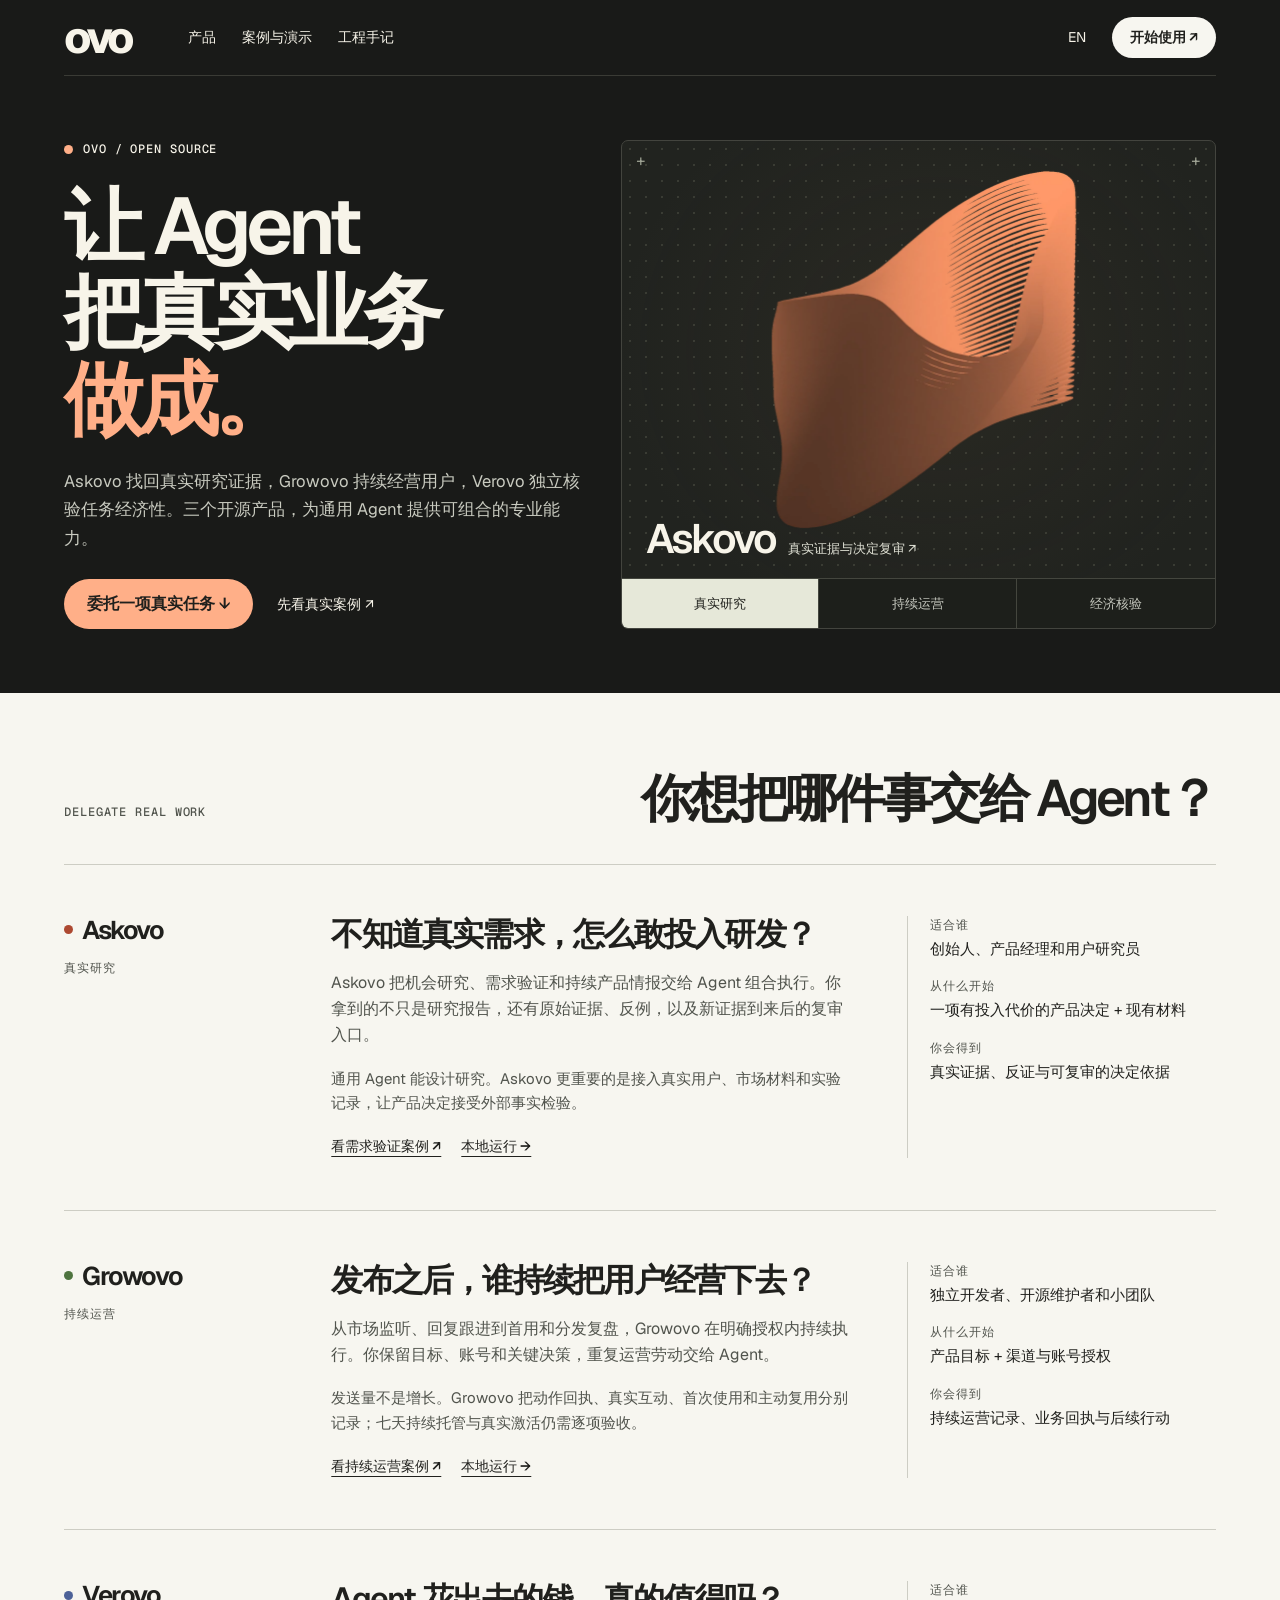
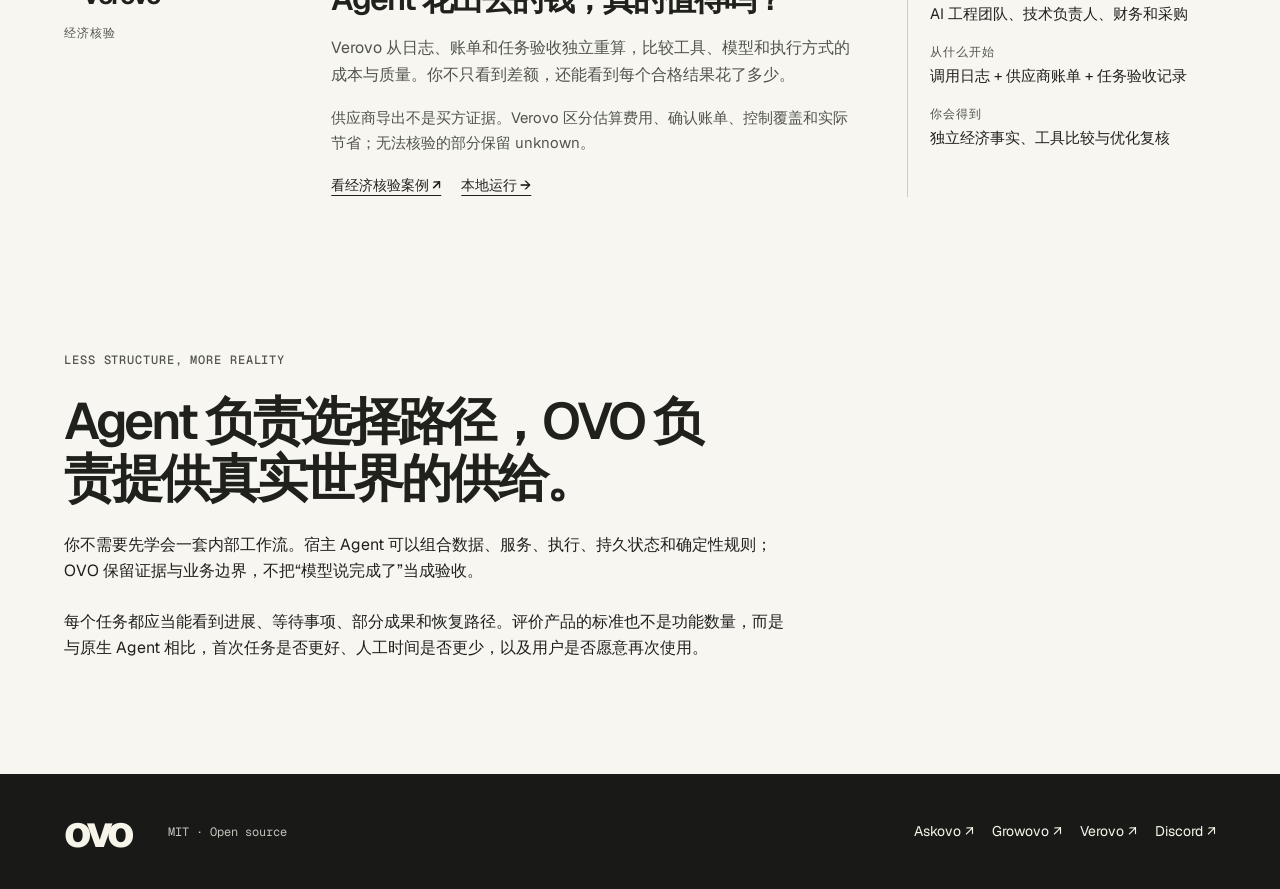
==== commit bf93fb57: "docs: align bilingual site with agent-native strategy" ====
--- a/index.html
+++ b/index.html
@@ -1,10 +1,123 @@
 <!doctype html>
-<html lang="zh-CN"><head><meta charset="utf-8"><meta name="viewport" content="width=device-width, initial-scale=1">
-<title>研究需求，跟进用户，核对 AI 账单 · OVO</title><meta name="description" content="三个独立的开源工具，帮产品团队做研究、做运营，也把 Agent 花出去的钱算清楚。">
-<link rel="canonical" href="https://roy-tong.github.io/ovo/"><link rel="alternate" hreflang="zh-CN" href="https://roy-tong.github.io/ovo/"><link rel="alternate" hreflang="en" href="https://roy-tong.github.io/ovo/en.html">
-<meta property="og:title" content="研究需求，跟进用户，核对 AI 账单 · OVO"><meta property="og:description" content="三个独立的开源工具，帮产品团队做研究、做运营，也把 Agent 花出去的钱算清楚。"><meta property="og:url" content="https://roy-tong.github.io/ovo/"><meta property="og:image" content="https://roy-tong.github.io/ovo/assets/social-preview.png"><meta name="twitter:card" content="summary_large_image">
-<link rel="stylesheet" href="assets/styles.css"><script defer src="assets/app.js"></script></head><body>
-<a class="skip" href="#main">跳到正文</a>
-<header><div class="frame nav"><a class="brand" href="index.html" aria-label="OVO">ovo</a><nav><a href="index.html#products">产品</a><a href="cases.html">案例与演示</a><a href="journal.html">工程手记</a></nav><div class="nav-end"><a class="language" href="en.html">EN</a><a class="pill" href="start.html">开始使用 ↗</a></div></div></header>
-<main id="main"><section class="cover"><div class="frame hero"><div class="intro"><div class="eyebrow"><i></i> OVO / OPEN SOURCE</div><h1>研究需求。<br>跟进用户。<br><em>核清账单。</em></h1><p>三个独立的开源工具，帮产品团队做研究、做运营，也把 Agent 花出去的钱算清楚。</p><a class="primary" href="#products">找到适合我的工具 ↓</a> <a class="quiet" href="cases.html">体验 Demo ↗</a></div><div class="stage"><div class="grid"></div><div class="plate plate-0" data-plate="0" ><img src="assets/askovo.webp" alt="" width="850" height="850"><div class="caption"><b>Askovo</b><a href="cases.html#askovo-evidence">可复审的研究简报 ↗</a></div></div><div class="plate plate-1" data-plate="1" hidden><img src="assets/growovo.webp" alt="" width="850" height="850"><div class="caption"><b>Growovo</b><a href="cases.html#growovo-evidence">带回执的跟进记录 ↗</a></div></div><div class="plate plate-2" data-plate="2" hidden><img src="assets/verovo.webp" alt="" width="850" height="850"><div class="caption"><b>Verovo</b><a href="cases.html#verovo-evidence">逐行账单核对表 ↗</a></div></div><div class="selectors" aria-label="选择产品预览"><button type="button" data-select="0" aria-pressed="true">产品研究</button><button type="button" data-select="1" aria-pressed="false">增长运营</button><button type="button" data-select="2" aria-pressed="false">费用核验</button></div></div></div></section><section id="products" class="frame section"><div class="section-title"><div class="kicker">THE TOOLKIT</div><h2>你现在要解决哪件事？</h2></div><article class="product tone-0" id="askovo"><div class="product-name"><span class="dot"></span>Askovo<small>产品研究</small></div><div><h3>这个功能，值得做吗？</h3><p>把访谈、反馈和公开讨论放回同一个产品决定里。打开建议，就能看到支撑它的原话、反例，以及哪些用户还没问到。</p><p class="difference">一次性研究报告停在交付日。Askovo 保留判断依据，新材料进来时，可以重新审视上次的决定。</p><div class="links"><a class="" href="cases.html#askovo-evidence">看案例与 Demo ↗</a><a class="" href="start.html#askovo-start">本地运行 →</a></div></div><dl><dt>适合谁</dt><dd>产品经理、创始人和用户研究员</dd><dt>从什么开始</dt><dd>一项产品取舍 + 用户材料</dd><dt>你会得到</dt><dd>可复审的研究简报</dd></dl></article><article class="product tone-1" id="growovo"><div class="product-name"><span class="dot"></span>Growovo<small>增长运营</small></div><div><h3>用户回复之后，谁来跟进？</h3><p>给出项目、受众和允许执行的动作。Growovo 帮你筛选机会、处理回复，记下联系过谁、对方有没有回应、接下来该做什么。</p><p class="difference">排程工具告诉你何时发布。Growovo 还跟进发出之后的事，把平台回执、用户回复和首次使用分开记录。</p><div class="links"><a class="" href="cases.html#growovo-evidence">看案例与 Demo ↗</a><a class="" href="start.html#growovo-start">本地运行 →</a></div></div><dl><dt>适合谁</dt><dd>独立开发者、开源维护者和小团队</dd><dt>从什么开始</dt><dd>项目目标 + 渠道授权</dd><dt>你会得到</dt><dd>带回执的跟进记录</dd></dl></article><article class="product tone-2" id="verovo"><div class="product-name"><span class="dot"></span>Verovo<small>费用核验</small></div><div><h3>账单上的费用，能对上吗？</h3><p>把调用记录和供应商账单放在一起，按当期价格逐项重算，再看每个已验收任务实际花了多少钱。</p><p class="difference">用量面板展示供应商报了多少。Verovo 从买方记录独立重算，把缺少依据的行留给你核查。</p><div class="links"><a class="" href="cases.html#verovo-evidence">看案例与 Demo ↗</a><a class="" href="start.html#verovo-start">本地运行 →</a></div></div><dl><dt>适合谁</dt><dd>AI 工程团队、财务和采购买方</dd><dt>从什么开始</dt><dd>调用日志 + 供应商账单</dd><dt>你会得到</dt><dd>逐行账单核对表</dd></dl></article></section></main>
-<footer><div class="frame foot"><a class="brand" href="index.html">ovo</a><span>MIT · Open source</span><div><a class="" href="https://github.com/roy-tong/Askovo">Askovo ↗</a> <a class="" href="https://github.com/roy-tong/Growovo">Growovo ↗</a> <a class="" href="https://github.com/roy-tong/Verovo">Verovo ↗</a> <a class="" href="https://discord.gg/UqrM8MCXb">Discord ↗</a></div></div></footer></body></html>+<html lang="zh-CN">
+<head>
+  <meta charset="utf-8">
+  <meta name="viewport" content="width=device-width, initial-scale=1">
+  <title>让 Agent 把真实业务做成 · OVO</title>
+  <meta name="description" content="Askovo 提供真实研究证据，Growovo 承接持续用户经营，Verovo 独立核验任务经济性。三个开源产品，为通用 Agent 提供可组合的专业能力。">
+  <link rel="canonical" href="https://roy-tong.github.io/ovo/">
+  <link rel="alternate" hreflang="zh-CN" href="https://roy-tong.github.io/ovo/">
+  <link rel="alternate" hreflang="en" href="https://roy-tong.github.io/ovo/en.html">
+  <meta property="og:title" content="让 Agent 把真实业务做成 · OVO">
+  <meta property="og:description" content="真实研究、持续运营、独立经济核验。三个开源产品，为通用 Agent 提供可组合的专业能力。">
+  <meta property="og:url" content="https://roy-tong.github.io/ovo/">
+  <meta property="og:image" content="https://roy-tong.github.io/ovo/assets/social-preview.png">
+  <meta name="twitter:card" content="summary_large_image">
+  <link rel="stylesheet" href="assets/styles.css">
+  <script defer src="assets/app.js"></script>
+</head>
+<body>
+  <a class="skip" href="#main">跳到正文</a>
+  <header>
+    <div class="frame nav">
+      <a class="brand" href="index.html" aria-label="OVO">ovo</a>
+      <nav><a href="index.html#products">产品</a><a href="cases.html">案例与演示</a><a href="journal.html">工程手记</a></nav>
+      <div class="nav-end"><a class="language" href="en.html">EN</a><a class="pill" href="start.html">开始使用 ↗</a></div>
+    </div>
+  </header>
+
+  <main id="main">
+    <section class="cover">
+      <div class="frame hero">
+        <div class="intro">
+          <div class="eyebrow"><i></i> OVO / OPEN SOURCE</div>
+          <h1>让 Agent<br>把真实业务<br><em>做成。</em></h1>
+          <p>Askovo 找回真实研究证据，Growovo 持续经营用户，Verovo 独立核验任务经济性。三个开源产品，为通用 Agent 提供可组合的专业能力。</p>
+          <a class="primary" href="#products">委托一项真实任务 ↓</a>
+          <a class="quiet" href="cases.html">先看真实案例 ↗</a>
+        </div>
+        <div class="stage">
+          <div class="grid"></div>
+          <div class="plate plate-0" data-plate="0">
+            <img src="assets/askovo.webp" alt="" width="850" height="850">
+            <div class="caption"><b>Askovo</b><a href="cases.html#askovo-evidence">真实证据与决定复审 ↗</a></div>
+          </div>
+          <div class="plate plate-1" data-plate="1" hidden>
+            <img src="assets/growovo.webp" alt="" width="850" height="850">
+            <div class="caption"><b>Growovo</b><a href="cases.html#growovo-evidence">持续运营与业务回执 ↗</a></div>
+          </div>
+          <div class="plate plate-2" data-plate="2" hidden>
+            <img src="assets/verovo.webp" alt="" width="850" height="850">
+            <div class="caption"><b>Verovo</b><a href="cases.html#verovo-evidence">独立经济核验 ↗</a></div>
+          </div>
+          <div class="selectors" aria-label="选择产品预览">
+            <button type="button" data-select="0" aria-pressed="true">真实研究</button>
+            <button type="button" data-select="1" aria-pressed="false">持续运营</button>
+            <button type="button" data-select="2" aria-pressed="false">经济核验</button>
+          </div>
+        </div>
+      </div>
+    </section>
+
+    <section id="products" class="frame section">
+      <div class="section-title"><div class="kicker">DELEGATE REAL WORK</div><h2>你想把哪件事交给 Agent？</h2></div>
+
+      <article class="product tone-0" id="askovo">
+        <div class="product-name"><span class="dot"></span>Askovo<small>真实研究</small></div>
+        <div>
+          <h3>不知道真实需求，怎么敢投入研发？</h3>
+          <p>Askovo 把机会研究、需求验证和持续产品情报交给 Agent 组合执行。你拿到的不只是研究报告，还有原始证据、反例，以及新证据到来后的复审入口。</p>
+          <p class="difference">通用 Agent 能设计研究。Askovo 更重要的是接入真实用户、市场材料和实验记录，让产品决定接受外部事实检验。</p>
+          <div class="links"><a href="cases.html#askovo-evidence">看需求验证案例 ↗</a><a href="start.html#askovo-start">本地运行 →</a></div>
+        </div>
+        <dl>
+          <dt>适合谁</dt><dd>创始人、产品经理和用户研究员</dd>
+          <dt>从什么开始</dt><dd>一项有投入代价的产品决定 + 现有材料</dd>
+          <dt>你会得到</dt><dd>真实证据、反证与可复审的决定依据</dd>
+        </dl>
+      </article>
+
+      <article class="product tone-1" id="growovo">
+        <div class="product-name"><span class="dot"></span>Growovo<small>持续运营</small></div>
+        <div>
+          <h3>发布之后，谁持续把用户经营下去？</h3>
+          <p>从市场监听、回复跟进到首用和分发复盘，Growovo 在明确授权内持续执行。你保留目标、账号和关键决策，重复运营劳动交给 Agent。</p>
+          <p class="difference">发送量不是增长。Growovo 把动作回执、真实互动、首次使用和主动复用分别记录；七天持续托管与真实激活仍需逐项验收。</p>
+          <div class="links"><a href="cases.html#growovo-evidence">看持续运营案例 ↗</a><a href="start.html#growovo-start">本地运行 →</a></div>
+        </div>
+        <dl>
+          <dt>适合谁</dt><dd>独立开发者、开源维护者和小团队</dd>
+          <dt>从什么开始</dt><dd>产品目标 + 渠道与账号授权</dd>
+          <dt>你会得到</dt><dd>持续运营记录、业务回执与后续行动</dd>
+        </dl>
+      </article>
+
+      <article class="product tone-2" id="verovo">
+        <div class="product-name"><span class="dot"></span>Verovo<small>经济核验</small></div>
+        <div>
+          <h3>Agent 花出去的钱，真的值得吗？</h3>
+          <p>Verovo 从日志、账单和任务验收独立重算，比较工具、模型和执行方式的成本与质量。你不只看到差额，还能看到每个合格结果花了多少。</p>
+          <p class="difference">供应商导出不是买方证据。Verovo 区分估算费用、确认账单、控制覆盖和实际节省；无法核验的部分保留 unknown。</p>
+          <div class="links"><a href="cases.html#verovo-evidence">看经济核验案例 ↗</a><a href="start.html#verovo-start">本地运行 →</a></div>
+        </div>
+        <dl>
+          <dt>适合谁</dt><dd>AI 工程团队、技术负责人、财务和采购</dd>
+          <dt>从什么开始</dt><dd>调用日志 + 供应商账单 + 任务验收记录</dd>
+          <dt>你会得到</dt><dd>独立经济事实、工具比较与优化复核</dd>
+        </dl>
+      </article>
+    </section>
+
+    <section class="frame section" id="model">
+      <div class="section-title">
+        <div class="kicker">LESS STRUCTURE, MORE REALITY</div>
+        <h2>Agent 负责选择路径，OVO 负责提供真实世界的供给。</h2>
+        <p>你不需要先学会一套内部工作流。宿主 Agent 可以组合数据、服务、执行、持久状态和确定性规则；OVO 保留证据与业务边界，不把“模型说完成了”当成验收。</p>
+        <p>每个任务都应当能看到进展、等待事项、部分成果和恢复路径。评价产品的标准也不是功能数量，而是与原生 Agent 相比，首次任务是否更好、人工时间是否更少，以及用户是否愿意再次使用。</p>
+      </div>
+    </section>
+  </main>
+
+  <footer><div class="frame foot"><a class="brand" href="index.html">ovo</a><span>MIT · Open source</span><div><a href="https://github.com/roy-tong/Askovo">Askovo ↗</a> <a href="https://github.com/roy-tong/Growovo">Growovo ↗</a> <a href="https://github.com/roy-tong/Verovo">Verovo ↗</a> <a href="https://discord.gg/UqrM8MCXb">Discord ↗</a></div></div></footer>
+</body>
+</html>
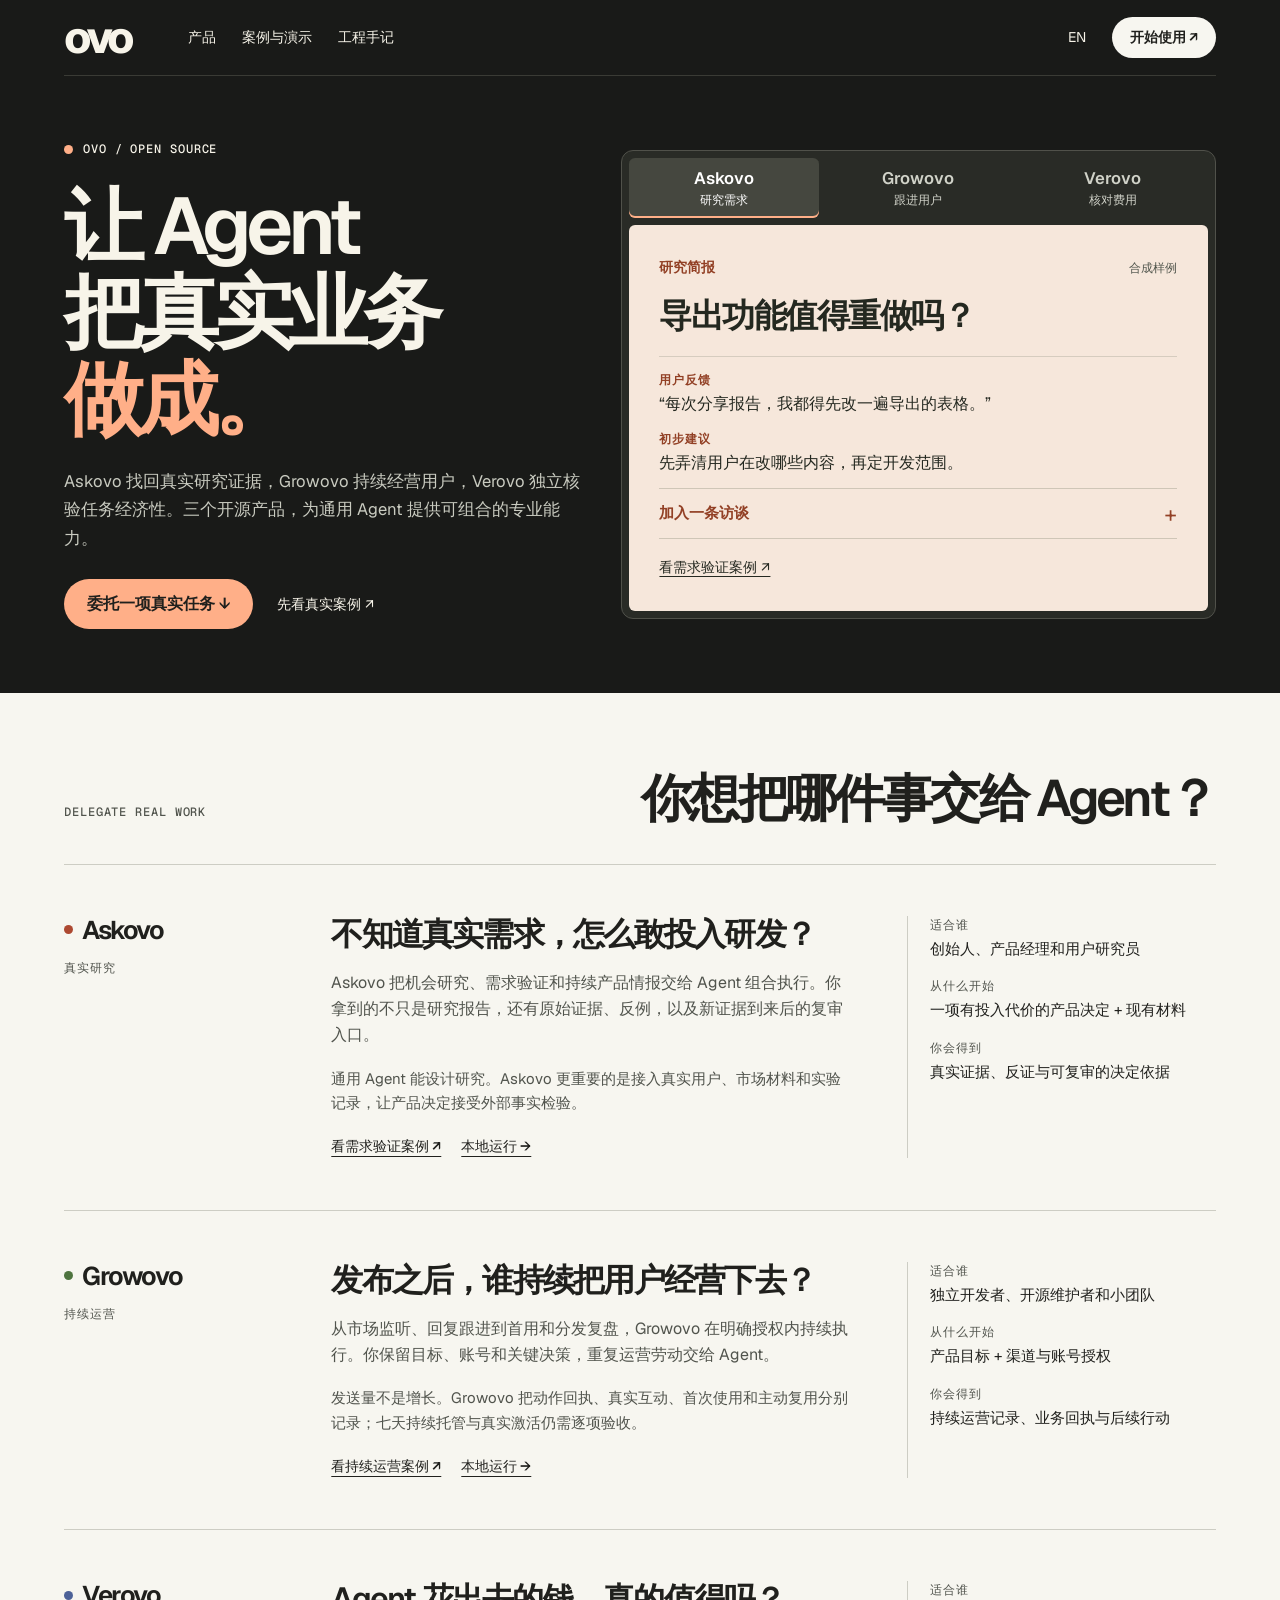
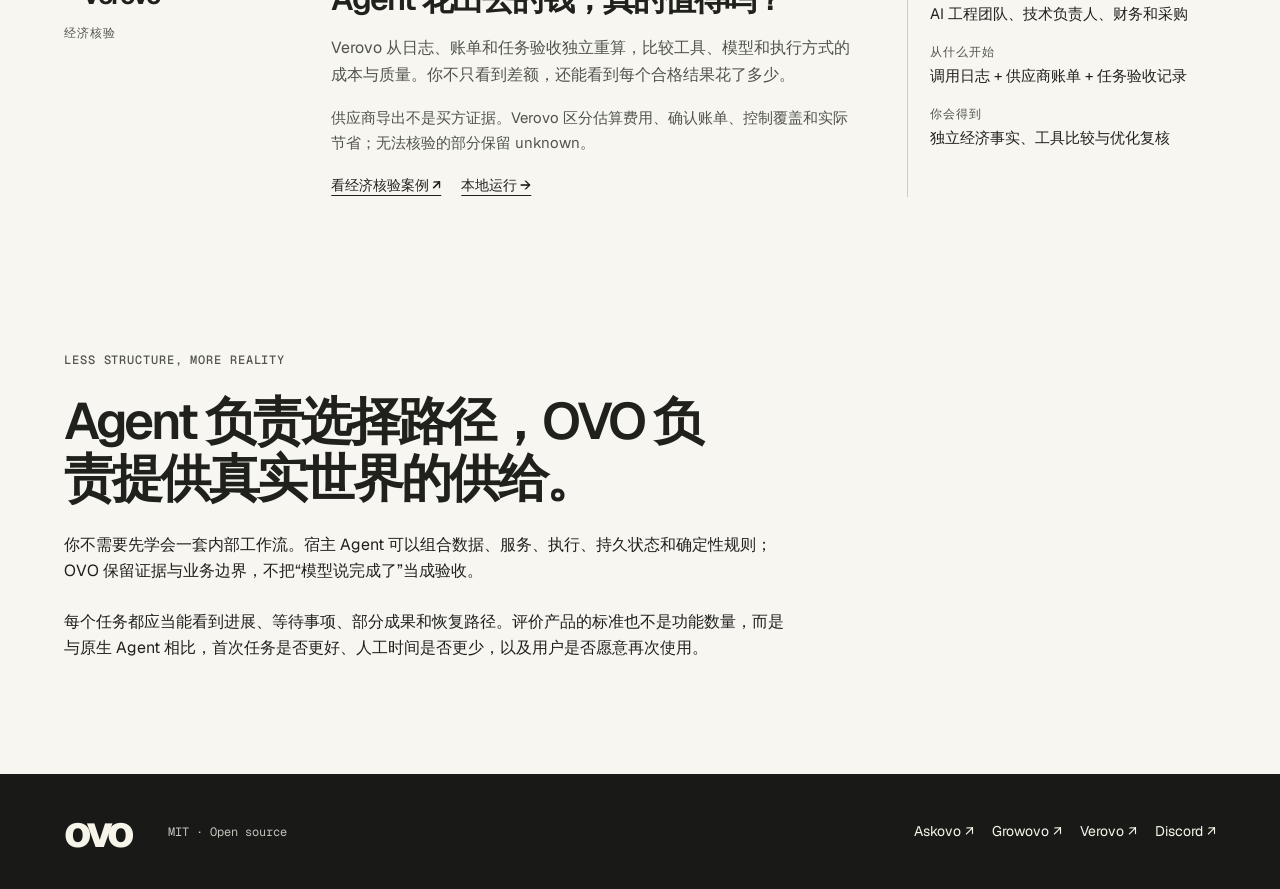
==== commit 3ad18e6f: "Show interactive product work samples in the homepage hero" ====
--- a/index.html
+++ b/index.html
@@ -36,25 +36,54 @@
           <a class="primary" href="#products">委托一项真实任务 ↓</a>
           <a class="quiet" href="cases.html">先看真实案例 ↗</a>
         </div>
-        <div class="stage">
-          <div class="grid"></div>
-          <div class="plate plate-0" data-plate="0">
-            <img src="assets/askovo.webp" alt="" width="850" height="850">
-            <div class="caption"><b>Askovo</b><a href="cases.html#askovo-evidence">真实证据与决定复审 ↗</a></div>
+        <div class="task-preview">
+          <div class="preview-choices" role="group" aria-label="选择产品示例">
+            <button type="button" data-select="0" aria-pressed="true" aria-controls="preview-askovo">Askovo<span>研究需求</span></button>
+            <button type="button" data-select="1" aria-pressed="false" aria-controls="preview-growovo">Growovo<span>跟进用户</span></button>
+            <button type="button" data-select="2" aria-pressed="false" aria-controls="preview-verovo">Verovo<span>核对费用</span></button>
           </div>
-          <div class="plate plate-1" data-plate="1" hidden>
-            <img src="assets/growovo.webp" alt="" width="850" height="850">
-            <div class="caption"><b>Growovo</b><a href="cases.html#growovo-evidence">持续运营与业务回执 ↗</a></div>
-          </div>
-          <div class="plate plate-2" data-plate="2" hidden>
-            <img src="assets/verovo.webp" alt="" width="850" height="850">
-            <div class="caption"><b>Verovo</b><a href="cases.html#verovo-evidence">独立经济核验 ↗</a></div>
-          </div>
-          <div class="selectors" aria-label="选择产品预览">
-            <button type="button" data-select="0" aria-pressed="true">真实研究</button>
-            <button type="button" data-select="1" aria-pressed="false">持续运营</button>
-            <button type="button" data-select="2" aria-pressed="false">经济核验</button>
-          </div>
+          <section class="sample-sheet" id="preview-askovo" data-plate="0" aria-labelledby="question-askovo">
+            <div class="sheet-type"><span>研究简报</span><small>合成样例</small></div>
+            <h2 id="question-askovo">导出功能值得重做吗？</h2>
+            <dl class="sample-record">
+              <dt>用户反馈</dt><dd>“每次分享报告，我都得先改一遍导出的表格。”</dd>
+              <dt>初步建议</dt><dd>先弄清用户在改哪些内容，再定开发范围。</dd>
+            </dl>
+            <details class="sample-review">
+              <summary>加入一条访谈</summary>
+              <p>“我只想把内部备注这一列去掉。”</p>
+              <p><strong>复审建议</strong> 先测试能否在导出时选择字段。</p>
+            </details>
+            <a class="sample-link" href="cases.html#askovo-evidence">看需求验证案例 ↗</a>
+          </section>
+          <section class="sample-sheet" id="preview-growovo" data-plate="1" aria-labelledby="question-growovo">
+            <div class="sheet-type"><span>跟进记录</span><small>合成样例</small></div>
+            <h2 id="question-growovo">试用邀请发出后，该跟进谁？</h2>
+            <dl class="sample-record">
+              <dt>投递回执</dt><dd>邮件服务已接受邀请，尚未收到用户回复。</dd>
+              <dt>下一步</dt><dd>记下投递回执，等待回复。</dd>
+            </dl>
+            <details class="sample-review">
+              <summary>查看用户回复</summary>
+              <p>“装好了，第一份报告在哪里看？”</p>
+              <p><strong>下一步</strong> 发给对方上手指引，等首份报告生成后再记录首次使用。</p>
+            </details>
+            <a class="sample-link" href="cases.html#growovo-evidence">看持续运营案例 ↗</a>
+          </section>
+          <section class="sample-sheet" id="preview-verovo" data-plate="2" aria-labelledby="question-verovo">
+            <div class="sheet-type"><span>费用核对单</span><small>合成样例</small></div>
+            <h2 id="question-verovo">同一条回复算了几次？</h2>
+            <dl class="sample-record">
+              <dt>用量记录</dt><dd>同一个消息 ID 出现三行，每行都记了 100 tokens。</dd>
+              <dt>初步统计</dt><dd>逐行相加得到 300 tokens，需要核对重复项。</dd>
+            </dl>
+            <details class="sample-review">
+              <summary>按消息核对</summary>
+              <p>三行来自同一条回复，携带的是同一份用量。</p>
+              <p><strong>核对结果</strong> 去重后为 100 tokens。实际收费还需与账单核对。</p>
+            </details>
+            <a class="sample-link" href="cases.html#verovo-evidence">看经济核验案例 ↗</a>
+          </section>
         </div>
       </div>
     </section>
--- a/assets/styles.css
+++ b/assets/styles.css
@@ -2,14 +2,69 @@
 @font-face{font-family:Mono;src:url(fonts/GeistMono-Variable.woff2) format("woff2");font-weight:100 900;font-display:swap}
 :root{--ink:#20201d;--paper:#f7f6f0;--rule:#cdcdc4;--secondary:#51544d;--dark:#191a18;--orange:#ffaf88;--accent:#ad4931;color-scheme:light}
 *{box-sizing:border-box}body{margin:0;background:var(--paper);color:var(--ink);font:16px/1.65 Geist,"PingFang SC","Microsoft YaHei",sans-serif;-webkit-font-smoothing:antialiased}
-[hidden]{display:none!important}a{color:inherit;text-decoration:none}a:hover{text-decoration:underline;text-underline-offset:.28em}button,summary{cursor:pointer}button{font:inherit}button:focus-visible,a:focus-visible,summary:focus-visible{outline:3px solid #397dcf;outline-offset:4px}h1,h2,h3,p,dl,dd{margin:0}h1,h2,h3{line-height:1.12;text-wrap:balance}p{max-width:66ch}.frame{width:min(1320px,90%);margin-inline:auto}.skip{position:absolute;z-index:10;left:16px;top:-80px;background:white;padding:10px}.skip:focus{top:8px}header,.cover,footer{background:var(--dark);color:#f7f4e9}.nav,.nav-end,nav,.foot,.links,.product-name,.section-title,.selectors,.filters{display:flex;align-items:center}.nav{gap:52px;min-height:76px;border-bottom:1px solid #3a3b35}.brand{font:760 44px/.8 Geist,sans-serif;letter-spacing:-.11em;padding-right:.12em}.brand:hover{text-decoration:none}nav,.nav-end{gap:26px;font-size:14px}nav a[aria-current]{text-decoration:underline;text-underline-offset:6px}.nav-end{margin-left:auto}.pill,.primary{display:inline-block;padding:9px 18px;border-radius:40px;background:var(--paper);color:var(--ink);font-weight:600}.primary{background:var(--orange);padding:12px 23px}.pill:hover,.primary:hover{background:white;text-decoration:none}.hero{display:grid;grid-template-columns:1fr 1.14fr;align-items:center;gap:3%;padding-block:clamp(38px,5vw,78px)}.eyebrow,.kicker,.caption span,dt,.product-name small,.case-story>small{font:500 12px/1.5 Mono,"PingFang SC",monospace;letter-spacing:.075em}.eyebrow,.kicker{display:flex;align-items:center;gap:10px}.eyebrow i,.dot{width:9px;height:9px;border-radius:50%;background:var(--orange);display:inline-block}.intro h1{font-size:clamp(58px,6.25vw,96px);font-weight:620;line-height:1.08;letter-spacing:-.065em;margin:25px 0}.intro em{font-style:normal;color:var(--orange)}.intro p{max-width:36em;color:#c9cbc0;font-size:clamp(16px,1.3vw,20px);line-height:1.7;margin-bottom:27px}.quiet{margin-left:20px;font-size:14px}
-.stage{isolation:isolate;position:relative;overflow:hidden;align-self:stretch;min-height:415px;border:1px solid #43443e;border-radius:7px;background:#21231f;--x:0deg;--y:0deg}.grid{position:absolute;inset:0;background:radial-gradient(ellipse at 53% 43%,#4d403030,transparent 72%),radial-gradient(#6f74634f .8px,transparent 1px);background-size:auto,16px 16px}.plate{position:absolute;inset:0}.plate img{position:absolute;inset:0 0 13%;width:100%;height:87%;object-fit:contain;transform:perspective(900px) rotateX(var(--x)) rotateY(var(--y));transition:transform .4s ease-out;pointer-events:none}.plate::before,.plate::after{content:"+";position:absolute;font:16px Mono;color:#a1a596;top:9px}.plate::before{left:14px}.plate::after{right:14px}.caption{position:absolute;bottom:68px;left:24px;right:24px;display:flex;align-items:baseline;gap:12px}.caption b{font:600 clamp(26px,3.2vw,50px)/1 Geist;letter-spacing:-.065em}.caption span{color:#c3c5b9}.selectors{position:absolute;bottom:0;left:0;right:0;border-top:1px solid #44463e;background:#1d1f1b}.selectors button{width:33.33%;border:0;border-right:1px solid #44463e;background:none;color:#c6c8bf;padding:14px 3px;font-size:13px}.selectors button:last-child{border:0}.selectors [aria-pressed=true]{background:#e6e8d9;color:#20211d}.selectors button:hover{box-shadow:inset 0 -3px var(--orange)}.section,.inner{padding-block:clamp(44px,6vw,92px)}.section-title{justify-content:space-between;align-items:baseline;gap:24px;flex-wrap:wrap;margin-bottom:36px}.kicker,dt,.case-story>small{color:var(--secondary)}.section-title h2,.page-title h1{font-size:clamp(32px,4vw,65px);letter-spacing:-.055em;font-weight:600}.product,.quick,.essay,.case{border-top:1px solid var(--rule);padding-block:clamp(26px,4vw,60px);scroll-margin-top:18px}.product{display:grid;grid-template-columns:.7fr 1.7fr 1fr;gap:4vw}.product-name{flex-wrap:wrap;gap:9px;align-self:start;line-height:1.1;font-size:clamp(22px,2vw,33px);font-weight:650;letter-spacing:-.055em}.product-name small{flex-basis:100%;margin-top:6px;color:var(--secondary)}.dot{background:var(--accent)}.tone-1{--accent:#4e743f}.tone-2{--accent:#4d6298}.product h3,.case h2,.quick h2,.demo h3{font-weight:600;font-size:clamp(25px,2.5vw,40px);letter-spacing:-.055em}.product p,.case p,.page-title p{margin-top:18px;color:var(--secondary)}.product .difference{font-size:15px}.product dl{border-left:1px solid var(--rule);padding-left:22px}dd{font-size:15px;margin:3px 0 16px}.links{gap:20px;flex-wrap:wrap;padding-top:19px}.links a,.line-link{font-weight:570;font-size:14px;text-decoration:underline;text-underline-offset:5px}.foot{min-height:115px;gap:32px}.foot>span{color:#c2c4ba;font:12px Mono}.foot>div{margin-left:auto;display:flex;gap:18px;font-size:14px}.page-title{margin-bottom:42px}.page-title h1{margin-top:18px}.filters{gap:6px;flex-wrap:wrap;margin-bottom:30px}.filters button{padding:6px 15px;border:1px solid var(--rule);border-radius:24px;background:transparent;color:var(--ink);font-size:14px}.filters [aria-pressed=true]{background:var(--ink);color:white}.case,.quick{display:grid;grid-template-columns:1.08fr 1fr;align-items:start;gap:8%}.case-story>small{display:block;margin:24px 0 8px}.case p{margin-bottom:16px}.demo,.terminal{background:#252721;border-radius:6px;color:#fff;padding:clamp(22px,3vw,40px)}.demo h3{margin-top:20px}.demo p,.demo .kicker,.terminal .kicker{color:#d0d1c7}.demo details{border-block:1px solid #585b50;margin:16px 0}.demo summary{padding:13px 0;color:var(--orange)}.demo details[open] p{animation:appear .4s ease-out}.quick h2{margin:15px 0}.terminal pre{margin:16px 0 0;overflow:auto;font:clamp(13px,1.5vw,18px)/1.8 Mono,monospace;color:#dedfc7}.essay{display:grid;grid-template-columns:1fr 3fr;gap:24px}.essay h2{font-size:clamp(22px,2.7vw,40px);font-weight:520;letter-spacing:-.045em}.section .product:last-child{padding-bottom:0}
-@keyframes appear{from{opacity:.25;transform:translateY(13px)}to{opacity:1;transform:none}}@keyframes assemble{from{opacity:.2;transform:perspective(900px) rotateY(-24deg) rotateZ(-8deg) scale(.83)}to{opacity:1;transform:perspective(900px) rotateY(var(--y)) rotateX(var(--x))}}
-@media(prefers-reduced-motion:no-preference){.intro,.plate .caption,.page-title{animation:appear .65s ease-out}.plate img{animation:assemble 1.2s cubic-bezier(.2,.7,.2,1)}.entered{animation:appear .65s ease-out}html{scroll-behavior:smooth}}
-@media(max-width:800px){.nav{gap:22px}.hero{grid-template-columns:1fr 1fr}.caption{display:block;left:16px}.caption span{display:block;margin-top:5px}.stage{min-height:360px}.product{grid-template-columns:1fr 2fr}.product dl{grid-column:2}.foot{flex-wrap:wrap}}
-@media(max-width:620px){.frame{width:90%}.nav{display:grid;grid-template-columns:1fr auto;gap:0;padding-top:13px}.brand{font-size:38px}.nav-end{grid-column:2;grid-row:1;gap:14px}.pill{padding:6px 13px}.nav nav{grid-row:2;grid-column:1/-1;padding:13px 0;gap:24px;font-size:13px}.hero{grid-template-columns:1fr;gap:30px;padding:32px 0}.intro h1{font-size:clamp(48px,13vw,70px);margin:18px 0}.intro p{margin-bottom:18px}.stage{min-height:320px}.plate img{bottom:17%;height:83%}.caption{display:flex;align-items:baseline;bottom:59px}.caption b{font-size:27px}.caption span{font-size:11px}.section-title{display:grid;gap:10px}.product,.case,.quick,.essay{grid-template-columns:1fr;gap:23px}.product dl{grid-column:auto}.product-name small{flex-basis:auto;margin:0}.foot{padding:26px 0;gap:18px}.foot>div{width:100%;margin:0}.quiet{margin-left:12px}.page-title{margin-bottom:26px}.case-story>small{margin:19px 0 8px}.section-title{margin-bottom:24px}}
-@media(prefers-reduced-motion:reduce){*,*::before,*::after{scroll-behavior:auto!important;animation:none!important;transition:none!important}.plate img{transform:none}}
-html:not(.enhanced) .selectors,html:not(.enhanced) .filters{display:none}
+[hidden]{display:none!important}a{color:inherit;text-decoration:none}a:hover{text-decoration:underline;text-underline-offset:.28em}button,summary{cursor:pointer}button{font:inherit}button:focus-visible,a:focus-visible,summary:focus-visible{outline:3px solid #397dcf;outline-offset:4px}h1,h2,h3,p,dl,dd{margin:0}h1,h2,h3{line-height:1.12;text-wrap:balance}p{max-width:66ch}.frame{width:min(1320px,90%);margin-inline:auto}.skip{position:absolute;z-index:10;left:16px;top:-80px;background:white;padding:10px}.skip:focus{top:8px}header,.cover,footer{background:var(--dark);color:#f7f4e9}.nav,.nav-end,nav,.foot,.links,.product-name,.section-title,.filters{display:flex;align-items:center}.nav{gap:52px;min-height:76px;border-bottom:1px solid #3a3b35}.brand{font:760 44px/.8 Geist,sans-serif;letter-spacing:-.11em;padding-right:.12em}.brand:hover{text-decoration:none}nav,.nav-end{gap:26px;font-size:14px}nav a[aria-current]{text-decoration:underline;text-underline-offset:6px}.nav-end{margin-left:auto}.pill,.primary{display:inline-block;padding:9px 18px;border-radius:40px;background:var(--paper);color:var(--ink);font-weight:600}.primary{background:var(--orange);padding:12px 23px}.pill:hover,.primary:hover{background:white;text-decoration:none}.hero{display:grid;grid-template-columns:1fr 1.14fr;align-items:center;gap:3%;padding-block:clamp(38px,5vw,78px)}.eyebrow,.kicker,dt,.product-name small,.case-story>small{font:500 12px/1.5 Mono,"PingFang SC",monospace;letter-spacing:.075em}.eyebrow,.kicker{display:flex;align-items:center;gap:10px}.eyebrow i,.dot{width:9px;height:9px;border-radius:50%;background:var(--orange);display:inline-block}.intro h1{font-size:clamp(58px,6.25vw,96px);font-weight:620;line-height:1.08;letter-spacing:-.065em;margin:25px 0}.intro em{font-style:normal;color:var(--orange)}.intro p{max-width:36em;color:#c9cbc0;font-size:clamp(16px,1.3vw,20px);line-height:1.7;margin-bottom:27px}.quiet{margin-left:20px;font-size:14px}
+.section,.inner{padding-block:clamp(44px,6vw,92px)}.section-title{justify-content:space-between;align-items:baseline;gap:24px;flex-wrap:wrap;margin-bottom:36px}.kicker,dt,.case-story>small{color:var(--secondary)}.section-title h2,.page-title h1{font-size:clamp(32px,4vw,65px);letter-spacing:-.055em;font-weight:600}.product,.quick,.essay,.case{border-top:1px solid var(--rule);padding-block:clamp(26px,4vw,60px);scroll-margin-top:18px}.product{display:grid;grid-template-columns:.7fr 1.7fr 1fr;gap:4vw}.product-name{flex-wrap:wrap;gap:9px;align-self:start;line-height:1.1;font-size:clamp(22px,2vw,33px);font-weight:650;letter-spacing:-.055em}.product-name small{flex-basis:100%;margin-top:6px;color:var(--secondary)}.dot{background:var(--accent)}.tone-1{--accent:#4e743f}.tone-2{--accent:#4d6298}.product h3,.case h2,.quick h2,.demo h3{font-weight:600;font-size:clamp(25px,2.5vw,40px);letter-spacing:-.055em}.product p,.case p,.page-title p{margin-top:18px;color:var(--secondary)}.product .difference{font-size:15px}.product dl{border-left:1px solid var(--rule);padding-left:22px}dd{font-size:15px;margin:3px 0 16px}.links{gap:20px;flex-wrap:wrap;padding-top:19px}.links a,.line-link{font-weight:570;font-size:14px;text-decoration:underline;text-underline-offset:5px}.foot{min-height:115px;gap:32px}.foot>span{color:#c2c4ba;font:12px Mono}.foot>div{margin-left:auto;display:flex;gap:18px;font-size:14px}.page-title{margin-bottom:42px}.page-title h1{margin-top:18px}.filters{gap:6px;flex-wrap:wrap;margin-bottom:30px}.filters button{padding:6px 15px;border:1px solid var(--rule);border-radius:24px;background:transparent;color:var(--ink);font-size:14px}.filters [aria-pressed=true]{background:var(--ink);color:white}.case,.quick{display:grid;grid-template-columns:1.08fr 1fr;align-items:start;gap:8%}.case-story>small{display:block;margin:24px 0 8px}.case p{margin-bottom:16px}.demo,.terminal{background:#252721;border-radius:6px;color:#fff;padding:clamp(22px,3vw,40px)}.demo h3{margin-top:20px}.demo p,.demo .kicker,.terminal .kicker{color:#d0d1c7}.demo details{border-block:1px solid #585b50;margin:16px 0}.demo summary{padding:13px 0;color:var(--orange)}.demo details[open] p{animation:appear .4s ease-out}.quick h2{margin:15px 0}.terminal pre{margin:16px 0 0;overflow:auto;font:clamp(13px,1.5vw,18px)/1.8 Mono,monospace;color:#dedfc7}.essay{display:grid;grid-template-columns:1fr 3fr;gap:24px}.essay h2{font-size:clamp(22px,2.7vw,40px);font-weight:520;letter-spacing:-.045em}.section .product:last-child{padding-bottom:0}
+@keyframes appear{from{opacity:.25;transform:translateY(13px)}to{opacity:1;transform:none}}
+@media(prefers-reduced-motion:no-preference){.intro,.page-title{animation:appear .65s ease-out}.entered{animation:appear .65s ease-out}html{scroll-behavior:smooth}}
+@media(max-width:800px){.nav{gap:22px}.hero{grid-template-columns:1fr 1fr}.product{grid-template-columns:1fr 2fr}.product dl{grid-column:2}.foot{flex-wrap:wrap}}
+@media(max-width:620px){.frame{width:90%}.nav{display:grid;grid-template-columns:1fr auto;gap:0;padding-top:13px}.brand{font-size:38px}.nav-end{grid-column:2;grid-row:1;gap:14px}.pill{padding:6px 13px}.nav nav{grid-row:2;grid-column:1/-1;padding:13px 0;gap:24px;font-size:13px}.hero{grid-template-columns:1fr;gap:30px;padding:32px 0}.intro h1{font-size:clamp(48px,13vw,70px);margin:18px 0}.intro p{margin-bottom:18px}.section-title{display:grid;gap:10px}.product,.case,.quick,.essay{grid-template-columns:1fr;gap:23px}.product dl{grid-column:auto}.product-name small{flex-basis:auto;margin:0}.foot{padding:26px 0;gap:18px}.foot>div{width:100%;margin:0}.quiet{margin-left:12px}.page-title{margin-bottom:26px}.case-story>small{margin:19px 0 8px}.section-title{margin-bottom:24px}}
+@media(prefers-reduced-motion:reduce){*,*::before,*::after{scroll-behavior:auto!important;animation:none!important;transition:none!important}}
+html:not(.enhanced) .filters{display:none}
 .simulation{border-block:1px solid #54564e;padding:16px 0;margin:18px 0}.sim-controls>span,.sample-output{font-size:14px;color:#c8cbbf}.sim-controls>div{display:flex;flex-wrap:wrap;gap:7px;margin:10px 0 16px}.sim-controls button{border:1px solid #72766b;background:transparent;color:#f2f0e8;padding:5px 12px;border-radius:5px;font-size:14px}.sim-controls button[aria-pressed=true]{background:#e2e6d7;color:#222}.simulation output{display:block;color:var(--orange);min-height:3.3em}.sample-output{margin-top:20px;padding-top:15px;border-top:1px solid #51544c}html:not(.enhanced) .sim-controls{display:none}
-.caption a{font-size:13px;color:#e0e1d5}.foot>div{flex-wrap:wrap}
+.foot>div{flex-wrap:wrap}
 .receipt{border:1px solid var(--rule);border-left:4px solid var(--accent);padding:24px 32px;display:grid;gap:8px}.receipt b{font:590 72px/.95 Geist;letter-spacing:-.08em}.receipt small{font:13px Mono;color:var(--secondary)}.receipt a{margin-top:15px}
+
+/* Product examples in the homepage cover. */
+.task-preview {
+  --sample-accent: #ffaf88;
+  min-width: 0;
+  align-self: center;
+  padding: 7px;
+  border: 1px solid #50514a;
+  border-radius: 12px;
+  background: #292b26;
+}
+.preview-choices { display: none; }
+.enhanced .preview-choices { display: flex; gap: 4px; margin-bottom: 7px; }
+.preview-choices button {
+  flex: 1;
+  padding: 10px 4px;
+  border: 0;
+  border-radius: 6px;
+  background: transparent;
+  color: #d0d2c8;
+  font: 600 clamp(14px,1.3vw,19px)/1.25 Geist,sans-serif;
+}
+.preview-choices button span { display: block; font-size: 12px; font-weight: 400; margin-top: 4px; }
+.preview-choices button:hover { background: #383b33; }
+.preview-choices [aria-pressed=true] { background: #45473f; color: white; box-shadow: inset 0 -2px var(--sample-accent); }
+.preview-choices [data-select="1"] { --sample-accent: #b4d6a3; }
+.preview-choices [data-select="2"] { --sample-accent: #b0c2f0; }
+.sample-sheet {
+  --paper-tint: #f6e7db;
+  --mark: #924025;
+  padding: clamp(20px,2.4vw,38px);
+  background: var(--paper-tint);
+  color: #242820;
+  border-radius: 6px;
+}
+.sample-sheet[data-plate="1"] { --paper-tint: #e6eedf; --mark: #426137; }
+.sample-sheet[data-plate="2"] { --paper-tint: #e5ebf6; --mark: #3f5690; }
+.sheet-type { display: flex; align-items: baseline; justify-content: space-between; gap: 12px; }
+.sheet-type span { color: var(--mark); font-size: 14px; font-weight: 650; }
+.sheet-type small { font-size: 12px; color: #50554c; }
+.sample-sheet h2 { margin: 18px 0 22px; font-size: clamp(26px,2.6vw,42px); font-weight: 600; letter-spacing: -.045em; }
+.sample-record { border-top: 1px solid #777a693f; }
+.sample-record dt { color: var(--mark); margin-top: 14px; font-weight: 600; }
+.sample-record dd { margin: 3px 0 13px; font-size: 16px; line-height: 1.5; }
+.sample-review { border-block: 1px solid #777a694f; }
+.sample-review summary { display: flex; align-items: center; justify-content: space-between; padding: 12px 0; color: var(--mark); font-size: 15px; font-weight: 650; list-style: none; }
+.sample-review summary::-webkit-details-marker { display: none; }
+.sample-review summary::after { content: '+'; font: 22px/1 Mono,monospace; }
+.sample-review[open] summary::after { content: '−'; }
+.sample-review p { margin: 0 0 12px; font-size: 15px; }
+.sample-review strong { color: var(--mark); }
+.sample-link { display: inline-block; margin-top: 17px; text-decoration: underline; text-underline-offset: 4px; font-size: 14px; }
+@media (prefers-reduced-motion: no-preference) {
+  .sample-sheet:not([hidden]), .sample-review[open] p { animation: appear .32s ease-out; }
+}
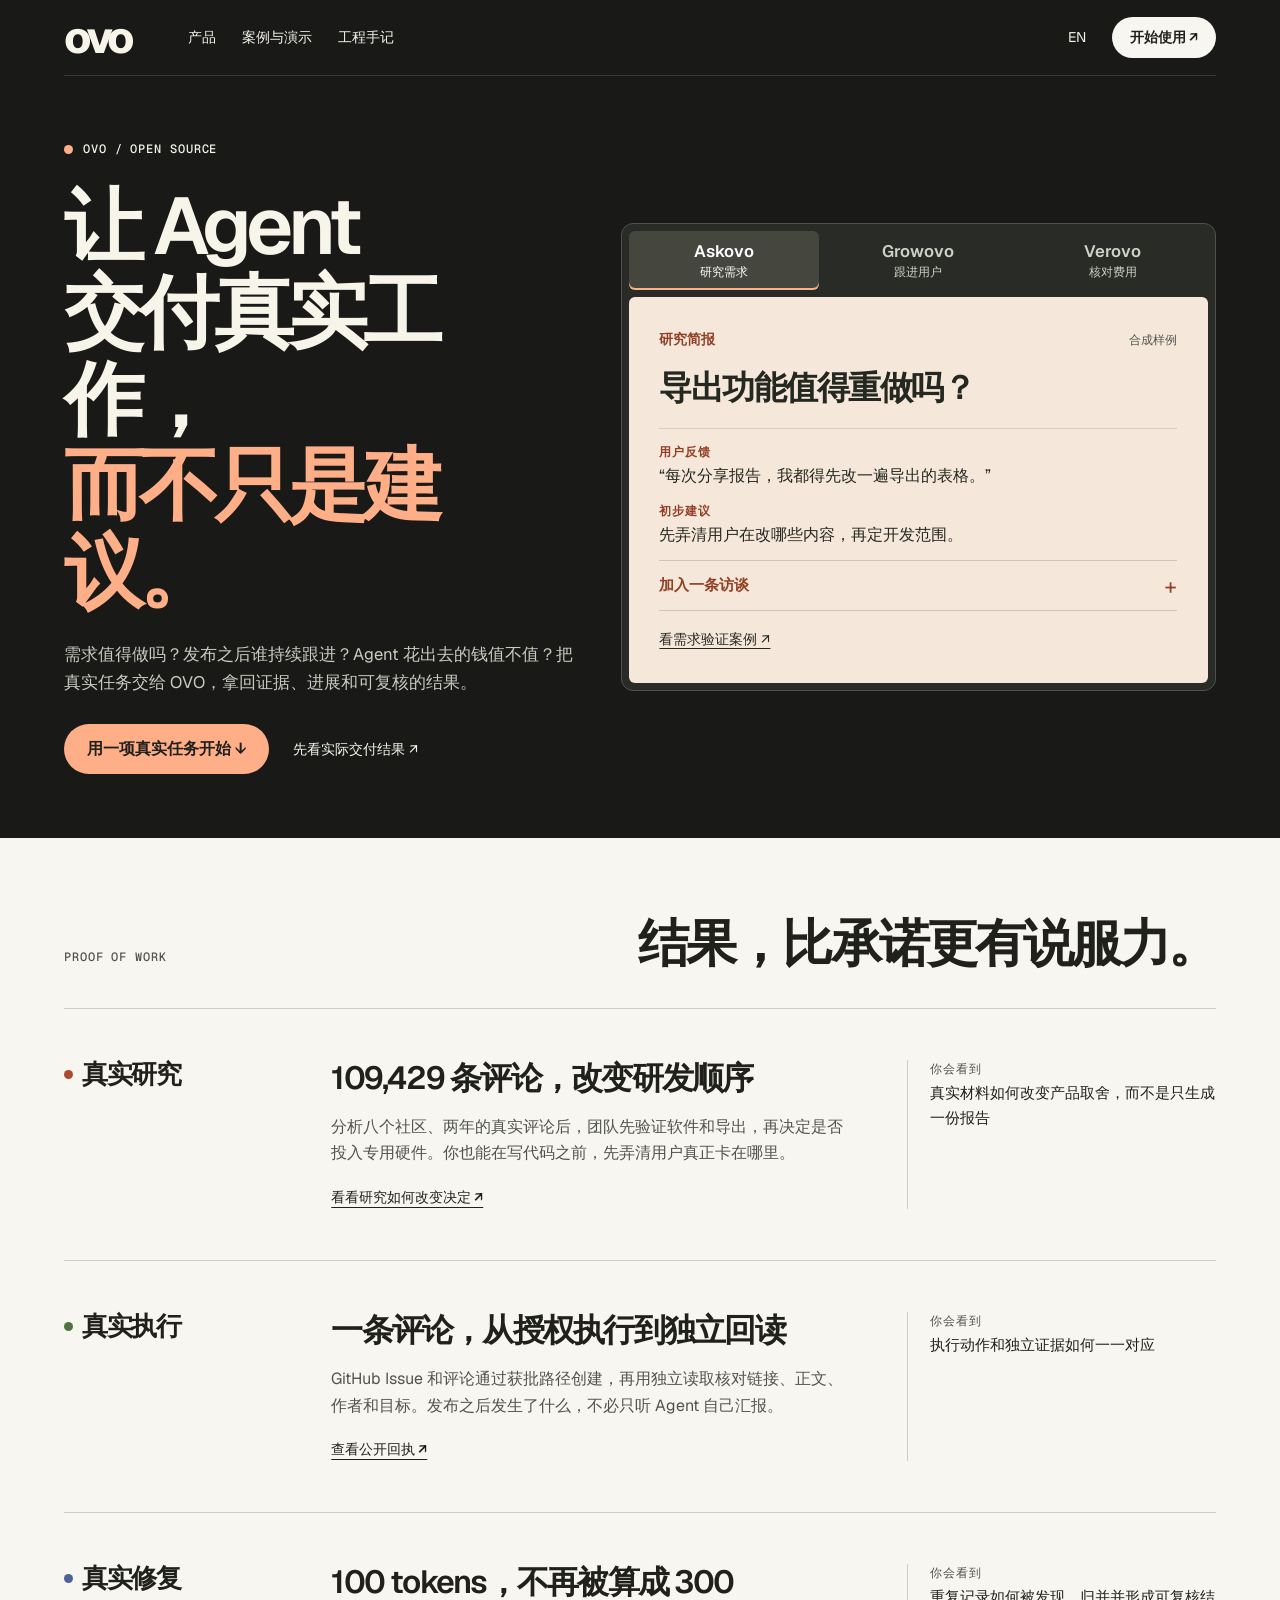
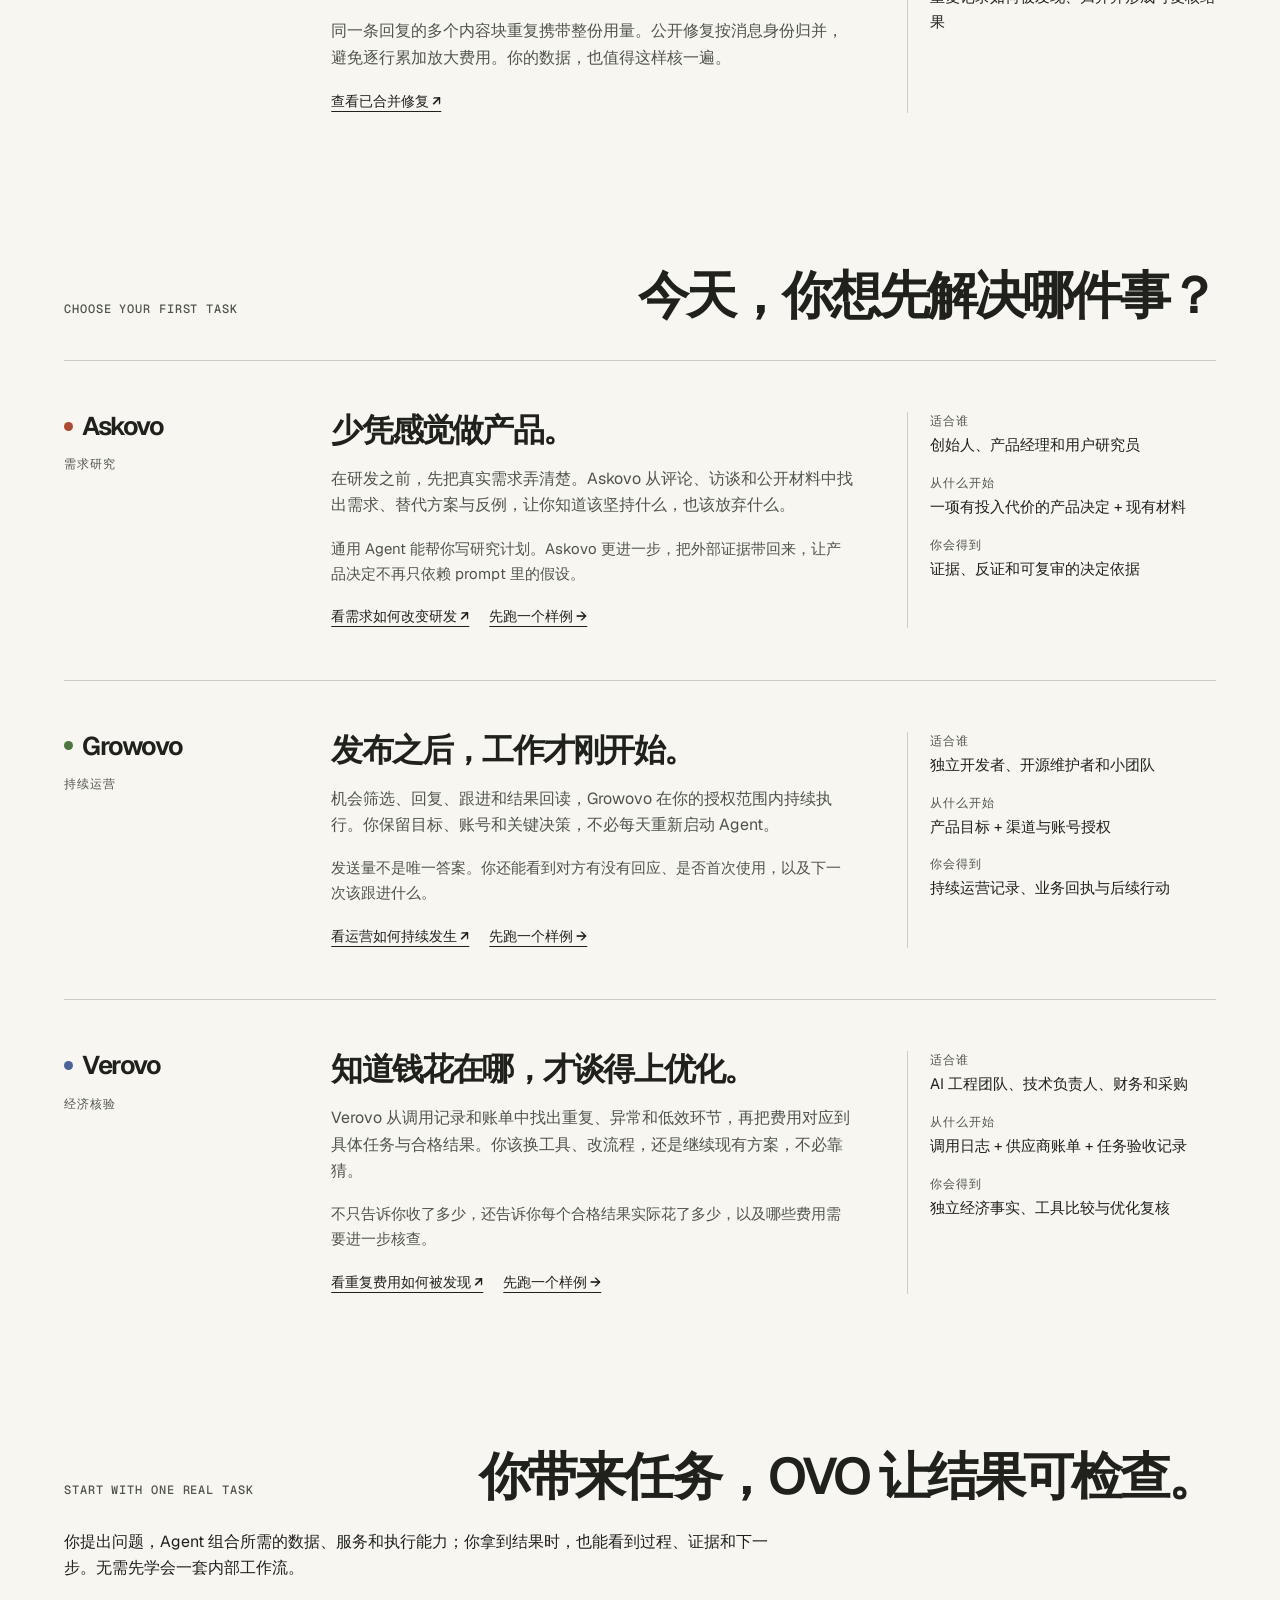
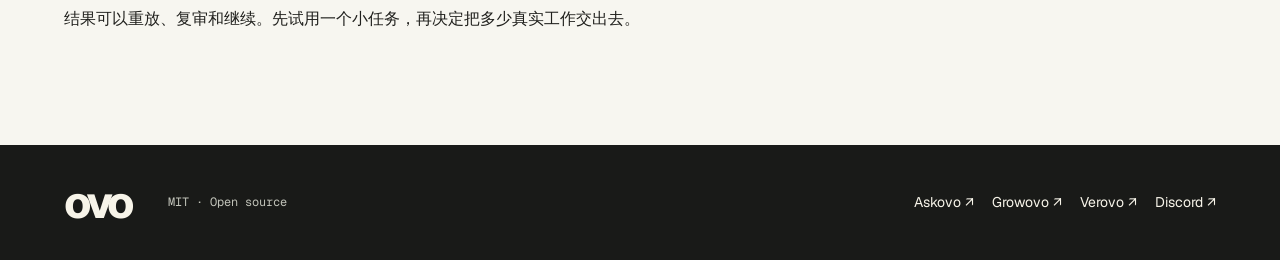
==== commit 94866e87: "feat: turn the site into a task-first GTM journey" ====
--- a/index.html
+++ b/index.html
@@ -3,147 +3,102 @@
 <head>
   <meta charset="utf-8">
   <meta name="viewport" content="width=device-width, initial-scale=1">
-  <title>让 Agent 把真实业务做成 · OVO</title>
-  <meta name="description" content="Askovo 提供真实研究证据，Growovo 承接持续用户经营，Verovo 独立核验任务经济性。三个开源产品，为通用 Agent 提供可组合的专业能力。">
+  <title>让 Agent 交付真实工作，而不只是建议 · OVO</title>
+  <meta name="description" content="需求值得做吗？发布之后谁持续跟进？Agent 花出去的钱值不值？把真实任务交给 OVO，拿回证据、进展和可复核的结果。">
   <link rel="canonical" href="https://roy-tong.github.io/ovo/">
   <link rel="alternate" hreflang="zh-CN" href="https://roy-tong.github.io/ovo/">
   <link rel="alternate" hreflang="en" href="https://roy-tong.github.io/ovo/en.html">
-  <meta property="og:title" content="让 Agent 把真实业务做成 · OVO">
-  <meta property="og:description" content="真实研究、持续运营、独立经济核验。三个开源产品，为通用 Agent 提供可组合的专业能力。">
+  <meta property="og:title" content="让 Agent 交付真实工作，而不只是建议 · OVO">
+  <meta property="og:description" content="真实研究、持续运营、独立经济核验。把一项真实任务交给 OVO，看看它如何改变你的下一步。">
   <meta property="og:url" content="https://roy-tong.github.io/ovo/">
-  <meta property="og:image" content="https://roy-tong.github.io/ovo/assets/social-preview.png">
+  <meta property="og:image" content="https://roy-tong.github.io/ovo/assets/social-preview.png?v=work-samples">
   <meta name="twitter:card" content="summary_large_image">
-  <link rel="stylesheet" href="assets/styles.css">
-  <script defer src="assets/app.js"></script>
+  <link rel="stylesheet" href="assets/styles.css?v=70ff44b0">
+  <script defer src="assets/app.js?v=df134de0"></script>
 </head>
 <body>
   <a class="skip" href="#main">跳到正文</a>
-  <header>
-    <div class="frame nav">
-      <a class="brand" href="index.html" aria-label="OVO">ovo</a>
-      <nav><a href="index.html#products">产品</a><a href="cases.html">案例与演示</a><a href="journal.html">工程手记</a></nav>
-      <div class="nav-end"><a class="language" href="en.html">EN</a><a class="pill" href="start.html">开始使用 ↗</a></div>
-    </div>
-  </header>
+  <header><div class="frame nav"><a class="brand" href="index.html" aria-label="OVO">ovo</a><nav><a href="index.html#products">产品</a><a href="cases.html">案例与演示</a><a href="journal.html">工程手记</a></nav><div class="nav-end"><a class="language" href="en.html">EN</a><a class="pill" href="start.html">开始使用 ↗</a></div></div></header>
 
   <main id="main">
-    <section class="cover">
-      <div class="frame hero">
-        <div class="intro">
-          <div class="eyebrow"><i></i> OVO / OPEN SOURCE</div>
-          <h1>让 Agent<br>把真实业务<br><em>做成。</em></h1>
-          <p>Askovo 找回真实研究证据，Growovo 持续经营用户，Verovo 独立核验任务经济性。三个开源产品，为通用 Agent 提供可组合的专业能力。</p>
-          <a class="primary" href="#products">委托一项真实任务 ↓</a>
-          <a class="quiet" href="cases.html">先看真实案例 ↗</a>
+    <section class="cover"><div class="frame hero">
+      <div class="intro">
+        <div class="eyebrow"><i></i> OVO / OPEN SOURCE</div>
+        <h1>让 Agent<br>交付真实工作，<br><em>而不只是建议。</em></h1>
+        <p>需求值得做吗？发布之后谁持续跟进？Agent 花出去的钱值不值？把真实任务交给 OVO，拿回证据、进展和可复核的结果。</p>
+        <a class="primary" href="#products">用一项真实任务开始 ↓</a>
+        <a class="quiet" href="cases.html">先看实际交付结果 ↗</a>
+      </div>
+      <div class="task-preview">
+        <div class="preview-choices" role="group" aria-label="选择产品示例">
+          <button type="button" data-select="0" aria-pressed="true" aria-controls="preview-askovo">Askovo<span>研究需求</span></button>
+          <button type="button" data-select="1" aria-pressed="false" aria-controls="preview-growovo">Growovo<span>跟进用户</span></button>
+          <button type="button" data-select="2" aria-pressed="false" aria-controls="preview-verovo">Verovo<span>核对费用</span></button>
         </div>
-        <div class="task-preview">
-          <div class="preview-choices" role="group" aria-label="选择产品示例">
-            <button type="button" data-select="0" aria-pressed="true" aria-controls="preview-askovo">Askovo<span>研究需求</span></button>
-            <button type="button" data-select="1" aria-pressed="false" aria-controls="preview-growovo">Growovo<span>跟进用户</span></button>
-            <button type="button" data-select="2" aria-pressed="false" aria-controls="preview-verovo">Verovo<span>核对费用</span></button>
-          </div>
-          <section class="sample-sheet" id="preview-askovo" data-plate="0" aria-labelledby="question-askovo">
-            <div class="sheet-type"><span>研究简报</span><small>合成样例</small></div>
-            <h2 id="question-askovo">导出功能值得重做吗？</h2>
-            <dl class="sample-record">
-              <dt>用户反馈</dt><dd>“每次分享报告，我都得先改一遍导出的表格。”</dd>
-              <dt>初步建议</dt><dd>先弄清用户在改哪些内容，再定开发范围。</dd>
-            </dl>
-            <details class="sample-review">
-              <summary>加入一条访谈</summary>
-              <p>“我只想把内部备注这一列去掉。”</p>
-              <p><strong>复审建议</strong> 先测试能否在导出时选择字段。</p>
-            </details>
-            <a class="sample-link" href="cases.html#askovo-evidence">看需求验证案例 ↗</a>
-          </section>
-          <section class="sample-sheet" id="preview-growovo" data-plate="1" aria-labelledby="question-growovo">
-            <div class="sheet-type"><span>跟进记录</span><small>合成样例</small></div>
-            <h2 id="question-growovo">试用邀请发出后，该跟进谁？</h2>
-            <dl class="sample-record">
-              <dt>投递回执</dt><dd>邮件服务已接受邀请，尚未收到用户回复。</dd>
-              <dt>下一步</dt><dd>记下投递回执，等待回复。</dd>
-            </dl>
-            <details class="sample-review">
-              <summary>查看用户回复</summary>
-              <p>“装好了，第一份报告在哪里看？”</p>
-              <p><strong>下一步</strong> 发给对方上手指引，等首份报告生成后再记录首次使用。</p>
-            </details>
-            <a class="sample-link" href="cases.html#growovo-evidence">看持续运营案例 ↗</a>
-          </section>
-          <section class="sample-sheet" id="preview-verovo" data-plate="2" aria-labelledby="question-verovo">
-            <div class="sheet-type"><span>费用核对单</span><small>合成样例</small></div>
-            <h2 id="question-verovo">同一条回复算了几次？</h2>
-            <dl class="sample-record">
-              <dt>用量记录</dt><dd>同一个消息 ID 出现三行，每行都记了 100 tokens。</dd>
-              <dt>初步统计</dt><dd>逐行相加得到 300 tokens，需要核对重复项。</dd>
-            </dl>
-            <details class="sample-review">
-              <summary>按消息核对</summary>
-              <p>三行来自同一条回复，携带的是同一份用量。</p>
-              <p><strong>核对结果</strong> 去重后为 100 tokens。实际收费还需与账单核对。</p>
-            </details>
-            <a class="sample-link" href="cases.html#verovo-evidence">看经济核验案例 ↗</a>
-          </section>
-        </div>
+        <section class="sample-sheet" id="preview-askovo" data-plate="0" aria-labelledby="question-askovo">
+          <div class="sheet-type"><span>研究简报</span><small>合成样例</small></div>
+          <h2 id="question-askovo">导出功能值得重做吗？</h2>
+          <dl class="sample-record"><dt>用户反馈</dt><dd>“每次分享报告，我都得先改一遍导出的表格。”</dd><dt>初步建议</dt><dd>先弄清用户在改哪些内容，再定开发范围。</dd></dl>
+          <details class="sample-review"><summary>加入一条访谈</summary><p>“我只想把内部备注这一列去掉。”</p><p><strong>复审建议</strong> 先测试能否在导出时选择字段。</p></details>
+          <a class="sample-link" href="cases.html#askovo-evidence">看需求验证案例 ↗</a>
+        </section>
+        <section class="sample-sheet" id="preview-growovo" data-plate="1" aria-labelledby="question-growovo">
+          <div class="sheet-type"><span>跟进记录</span><small>合成样例</small></div>
+          <h2 id="question-growovo">试用邀请发出后，该跟进谁？</h2>
+          <dl class="sample-record"><dt>投递回执</dt><dd>邮件服务已接受邀请，尚未收到用户回复。</dd><dt>下一步</dt><dd>记下投递回执，等待回复。</dd></dl>
+          <details class="sample-review"><summary>查看用户回复</summary><p>“装好了，第一份报告在哪里看？”</p><p><strong>下一步</strong> 发给对方上手指引，等首份报告生成后再记录首次使用。</p></details>
+          <a class="sample-link" href="cases.html#growovo-evidence">看持续运营案例 ↗</a>
+        </section>
+        <section class="sample-sheet" id="preview-verovo" data-plate="2" aria-labelledby="question-verovo">
+          <div class="sheet-type"><span>费用核对单</span><small>合成样例</small></div>
+          <h2 id="question-verovo">同一条回复算了几次？</h2>
+          <dl class="sample-record"><dt>用量记录</dt><dd>同一个消息 ID 出现三行，每行都记了 100 tokens。</dd><dt>初步统计</dt><dd>逐行相加得到 300 tokens，需要核对重复项。</dd></dl>
+          <details class="sample-review"><summary>按消息核对</summary><p>三行来自同一条回复，携带的是同一份用量。</p><p><strong>核对结果</strong> 去重后为 100 tokens。实际收费还需与账单核对。</p></details>
+          <a class="sample-link" href="cases.html#verovo-evidence">看经济核验案例 ↗</a>
+        </section>
       </div>
+    </div></section>
+
+    <section id="proof" class="frame section">
+      <div class="section-title"><div class="kicker">PROOF OF WORK</div><h2>结果，比承诺更有说服力。</h2></div>
+      <article class="product tone-0">
+        <div class="product-name"><span class="dot"></span>真实研究</div>
+        <div><h3>109,429 条评论，改变研发顺序</h3><p>分析八个社区、两年的真实评论后，团队先验证软件和导出，再决定是否投入专用硬件。你也能在写代码之前，先弄清用户真正卡在哪里。</p><div class="links"><a href="cases.html#askovo-evidence">看看研究如何改变决定 ↗</a></div></div>
+        <dl><dt>你会看到</dt><dd>真实材料如何改变产品取舍，而不是只生成一份报告</dd></dl>
+      </article>
+      <article class="product tone-1">
+        <div class="product-name"><span class="dot"></span>真实执行</div>
+        <div><h3>一条评论，从授权执行到独立回读</h3><p>GitHub Issue 和评论通过获批路径创建，再用独立读取核对链接、正文、作者和目标。发布之后发生了什么，不必只听 Agent 自己汇报。</p><div class="links"><a href="https://github.com/roy-tong/Growovo/issues/41#issuecomment-7122950093">查看公开回执 ↗</a></div></div>
+        <dl><dt>你会看到</dt><dd>执行动作和独立证据如何一一对应</dd></dl>
+      </article>
+      <article class="product tone-2">
+        <div class="product-name"><span class="dot"></span>真实修复</div>
+        <div><h3>100 tokens，不再被算成 300</h3><p>同一条回复的多个内容块重复携带整份用量。公开修复按消息身份归并，避免逐行累加放大费用。你的数据，也值得这样核一遍。</p><div class="links"><a href="https://github.com/zhangferry/tokendash/pull/37">查看已合并修复 ↗</a></div></div>
+        <dl><dt>你会看到</dt><dd>重复记录如何被发现、归并并形成可复核结果</dd></dl>
+      </article>
     </section>
 
     <section id="products" class="frame section">
-      <div class="section-title"><div class="kicker">DELEGATE REAL WORK</div><h2>你想把哪件事交给 Agent？</h2></div>
-
+      <div class="section-title"><div class="kicker">CHOOSE YOUR FIRST TASK</div><h2>今天，你想先解决哪件事？</h2></div>
       <article class="product tone-0" id="askovo">
-        <div class="product-name"><span class="dot"></span>Askovo<small>真实研究</small></div>
-        <div>
-          <h3>不知道真实需求，怎么敢投入研发？</h3>
-          <p>Askovo 把机会研究、需求验证和持续产品情报交给 Agent 组合执行。你拿到的不只是研究报告，还有原始证据、反例，以及新证据到来后的复审入口。</p>
-          <p class="difference">通用 Agent 能设计研究。Askovo 更重要的是接入真实用户、市场材料和实验记录，让产品决定接受外部事实检验。</p>
-          <div class="links"><a href="cases.html#askovo-evidence">看需求验证案例 ↗</a><a href="start.html#askovo-start">本地运行 →</a></div>
-        </div>
-        <dl>
-          <dt>适合谁</dt><dd>创始人、产品经理和用户研究员</dd>
-          <dt>从什么开始</dt><dd>一项有投入代价的产品决定 + 现有材料</dd>
-          <dt>你会得到</dt><dd>真实证据、反证与可复审的决定依据</dd>
-        </dl>
+        <div class="product-name"><span class="dot"></span>Askovo<small>需求研究</small></div>
+        <div><h3>少凭感觉做产品。</h3><p>在研发之前，先把真实需求弄清楚。Askovo 从评论、访谈和公开材料中找出需求、替代方案与反例，让你知道该坚持什么，也该放弃什么。</p><p class="difference">通用 Agent 能帮你写研究计划。Askovo 更进一步，把外部证据带回来，让产品决定不再只依赖 prompt 里的假设。</p><div class="links"><a href="cases.html#askovo-evidence">看需求如何改变研发 ↗</a><a href="start.html#askovo-start">先跑一个样例 →</a></div></div>
+        <dl><dt>适合谁</dt><dd>创始人、产品经理和用户研究员</dd><dt>从什么开始</dt><dd>一项有投入代价的产品决定 + 现有材料</dd><dt>你会得到</dt><dd>证据、反证和可复审的决定依据</dd></dl>
       </article>
-
       <article class="product tone-1" id="growovo">
         <div class="product-name"><span class="dot"></span>Growovo<small>持续运营</small></div>
-        <div>
-          <h3>发布之后，谁持续把用户经营下去？</h3>
-          <p>从市场监听、回复跟进到首用和分发复盘，Growovo 在明确授权内持续执行。你保留目标、账号和关键决策，重复运营劳动交给 Agent。</p>
-          <p class="difference">发送量不是增长。Growovo 把动作回执、真实互动、首次使用和主动复用分别记录；七天持续托管与真实激活仍需逐项验收。</p>
-          <div class="links"><a href="cases.html#growovo-evidence">看持续运营案例 ↗</a><a href="start.html#growovo-start">本地运行 →</a></div>
-        </div>
-        <dl>
-          <dt>适合谁</dt><dd>独立开发者、开源维护者和小团队</dd>
-          <dt>从什么开始</dt><dd>产品目标 + 渠道与账号授权</dd>
-          <dt>你会得到</dt><dd>持续运营记录、业务回执与后续行动</dd>
-        </dl>
+        <div><h3>发布之后，工作才刚开始。</h3><p>机会筛选、回复、跟进和结果回读，Growovo 在你的授权范围内持续执行。你保留目标、账号和关键决策，不必每天重新启动 Agent。</p><p class="difference">发送量不是唯一答案。你还能看到对方有没有回应、是否首次使用，以及下一次该跟进什么。</p><div class="links"><a href="cases.html#growovo-evidence">看运营如何持续发生 ↗</a><a href="start.html#growovo-start">先跑一个样例 →</a></div></div>
+        <dl><dt>适合谁</dt><dd>独立开发者、开源维护者和小团队</dd><dt>从什么开始</dt><dd>产品目标 + 渠道与账号授权</dd><dt>你会得到</dt><dd>持续运营记录、业务回执与后续行动</dd></dl>
       </article>
-
       <article class="product tone-2" id="verovo">
         <div class="product-name"><span class="dot"></span>Verovo<small>经济核验</small></div>
-        <div>
-          <h3>Agent 花出去的钱，真的值得吗？</h3>
-          <p>Verovo 从日志、账单和任务验收独立重算，比较工具、模型和执行方式的成本与质量。你不只看到差额，还能看到每个合格结果花了多少。</p>
-          <p class="difference">供应商导出不是买方证据。Verovo 区分估算费用、确认账单、控制覆盖和实际节省；无法核验的部分保留 unknown。</p>
-          <div class="links"><a href="cases.html#verovo-evidence">看经济核验案例 ↗</a><a href="start.html#verovo-start">本地运行 →</a></div>
-        </div>
-        <dl>
-          <dt>适合谁</dt><dd>AI 工程团队、技术负责人、财务和采购</dd>
-          <dt>从什么开始</dt><dd>调用日志 + 供应商账单 + 任务验收记录</dd>
-          <dt>你会得到</dt><dd>独立经济事实、工具比较与优化复核</dd>
-        </dl>
+        <div><h3>知道钱花在哪，才谈得上优化。</h3><p>Verovo 从调用记录和账单中找出重复、异常和低效环节，再把费用对应到具体任务与合格结果。你该换工具、改流程，还是继续现有方案，不必靠猜。</p><p class="difference">不只告诉你收了多少，还告诉你每个合格结果实际花了多少，以及哪些费用需要进一步核查。</p><div class="links"><a href="cases.html#verovo-evidence">看重复费用如何被发现 ↗</a><a href="start.html#verovo-start">先跑一个样例 →</a></div></div>
+        <dl><dt>适合谁</dt><dd>AI 工程团队、技术负责人、财务和采购</dd><dt>从什么开始</dt><dd>调用日志 + 供应商账单 + 任务验收记录</dd><dt>你会得到</dt><dd>独立经济事实、工具比较与优化复核</dd></dl>
       </article>
     </section>
 
     <section class="frame section" id="model">
-      <div class="section-title">
-        <div class="kicker">LESS STRUCTURE, MORE REALITY</div>
-        <h2>Agent 负责选择路径，OVO 负责提供真实世界的供给。</h2>
-        <p>你不需要先学会一套内部工作流。宿主 Agent 可以组合数据、服务、执行、持久状态和确定性规则；OVO 保留证据与业务边界，不把“模型说完成了”当成验收。</p>
-        <p>每个任务都应当能看到进展、等待事项、部分成果和恢复路径。评价产品的标准也不是功能数量，而是与原生 Agent 相比，首次任务是否更好、人工时间是否更少，以及用户是否愿意再次使用。</p>
-      </div>
+      <div class="section-title"><div class="kicker">START WITH ONE REAL TASK</div><h2>你带来任务，OVO 让结果可检查。</h2><p>你提出问题，Agent 组合所需的数据、服务和执行能力；你拿到结果时，也能看到过程、证据和下一步。无需先学会一套内部工作流。</p><p>结果可以重放、复审和继续。先试用一个小任务，再决定把多少真实工作交出去。</p></div>
     </section>
   </main>
 
--- a/assets/styles.css
+++ b/assets/styles.css
@@ -68,3 +68,7 @@
 @media (prefers-reduced-motion: no-preference) {
   .sample-sheet:not([hidden]), .sample-review[open] p { animation: appear .32s ease-out; }
 }
+
+button.line-link{background:transparent;border:0;padding:0;color:inherit}
+
+.quick>div{min-width:0}.terminal pre{white-space:pre-wrap;overflow-wrap:anywhere}
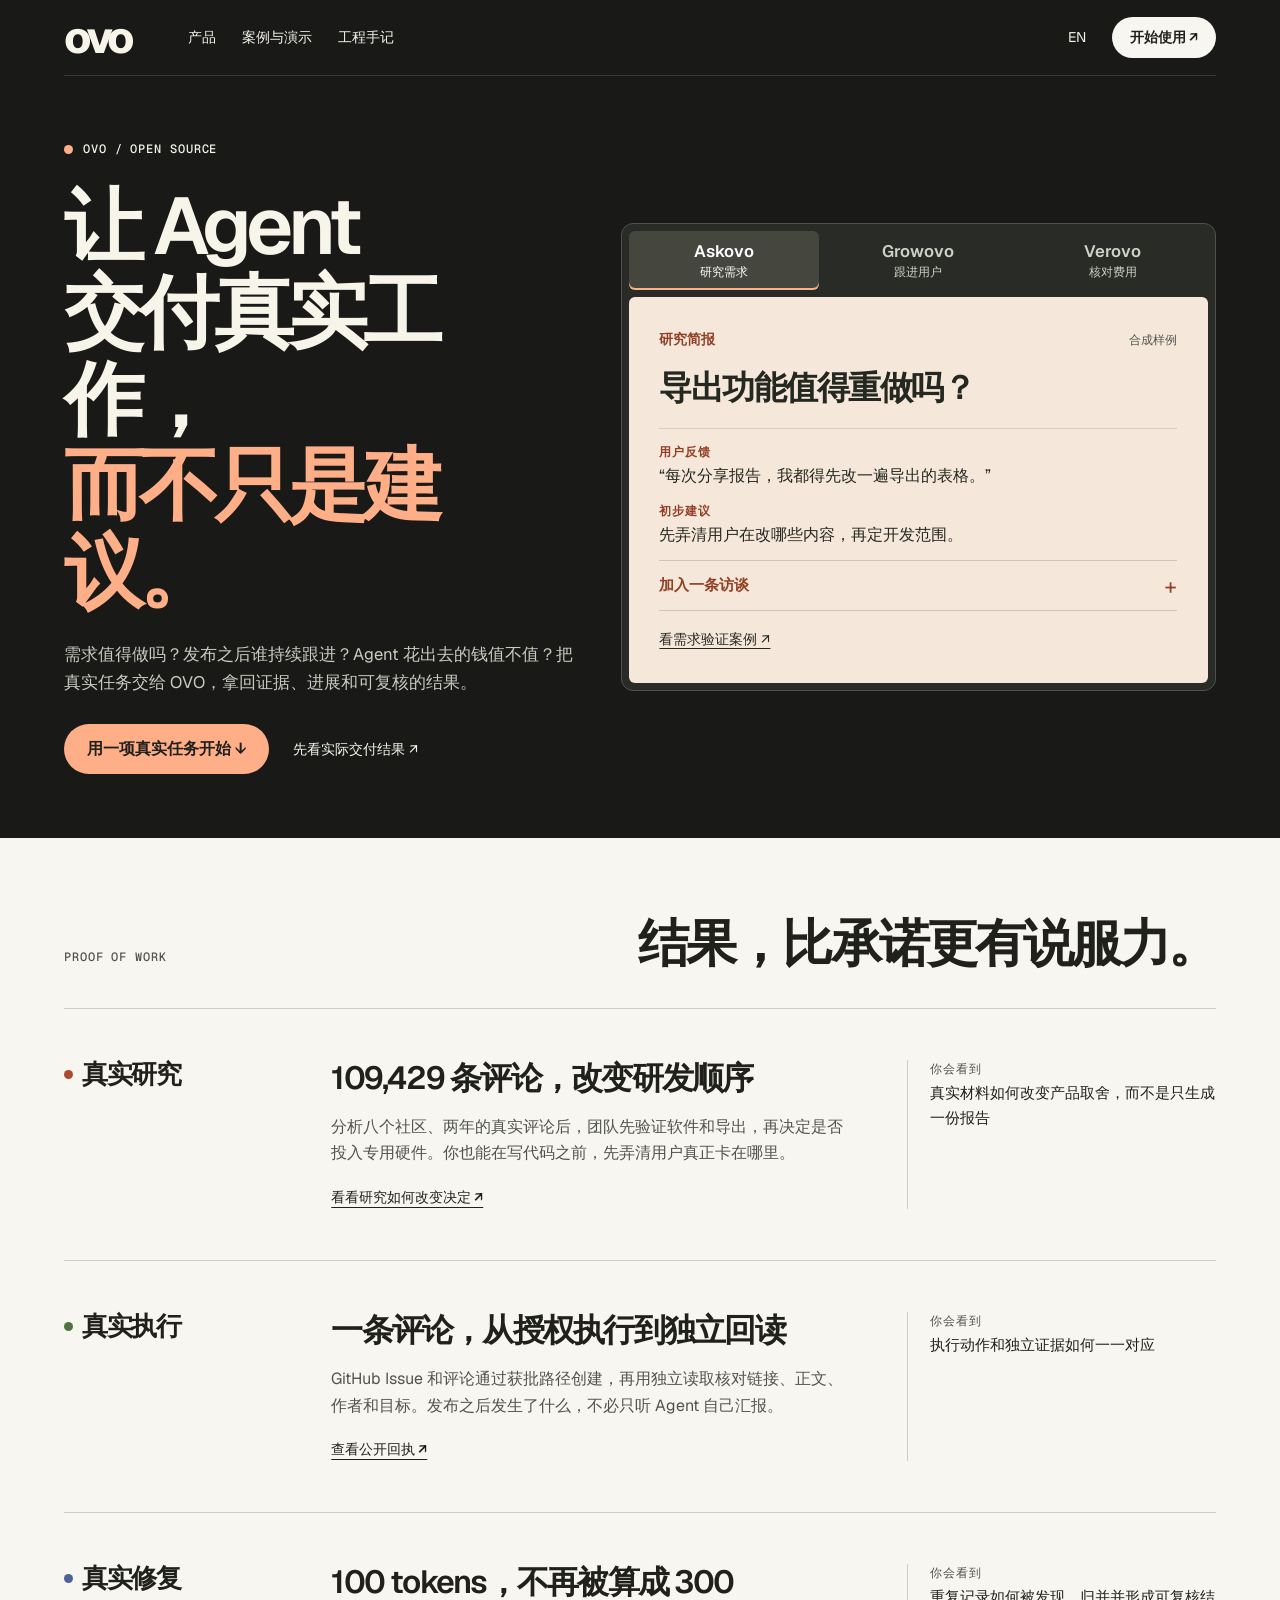
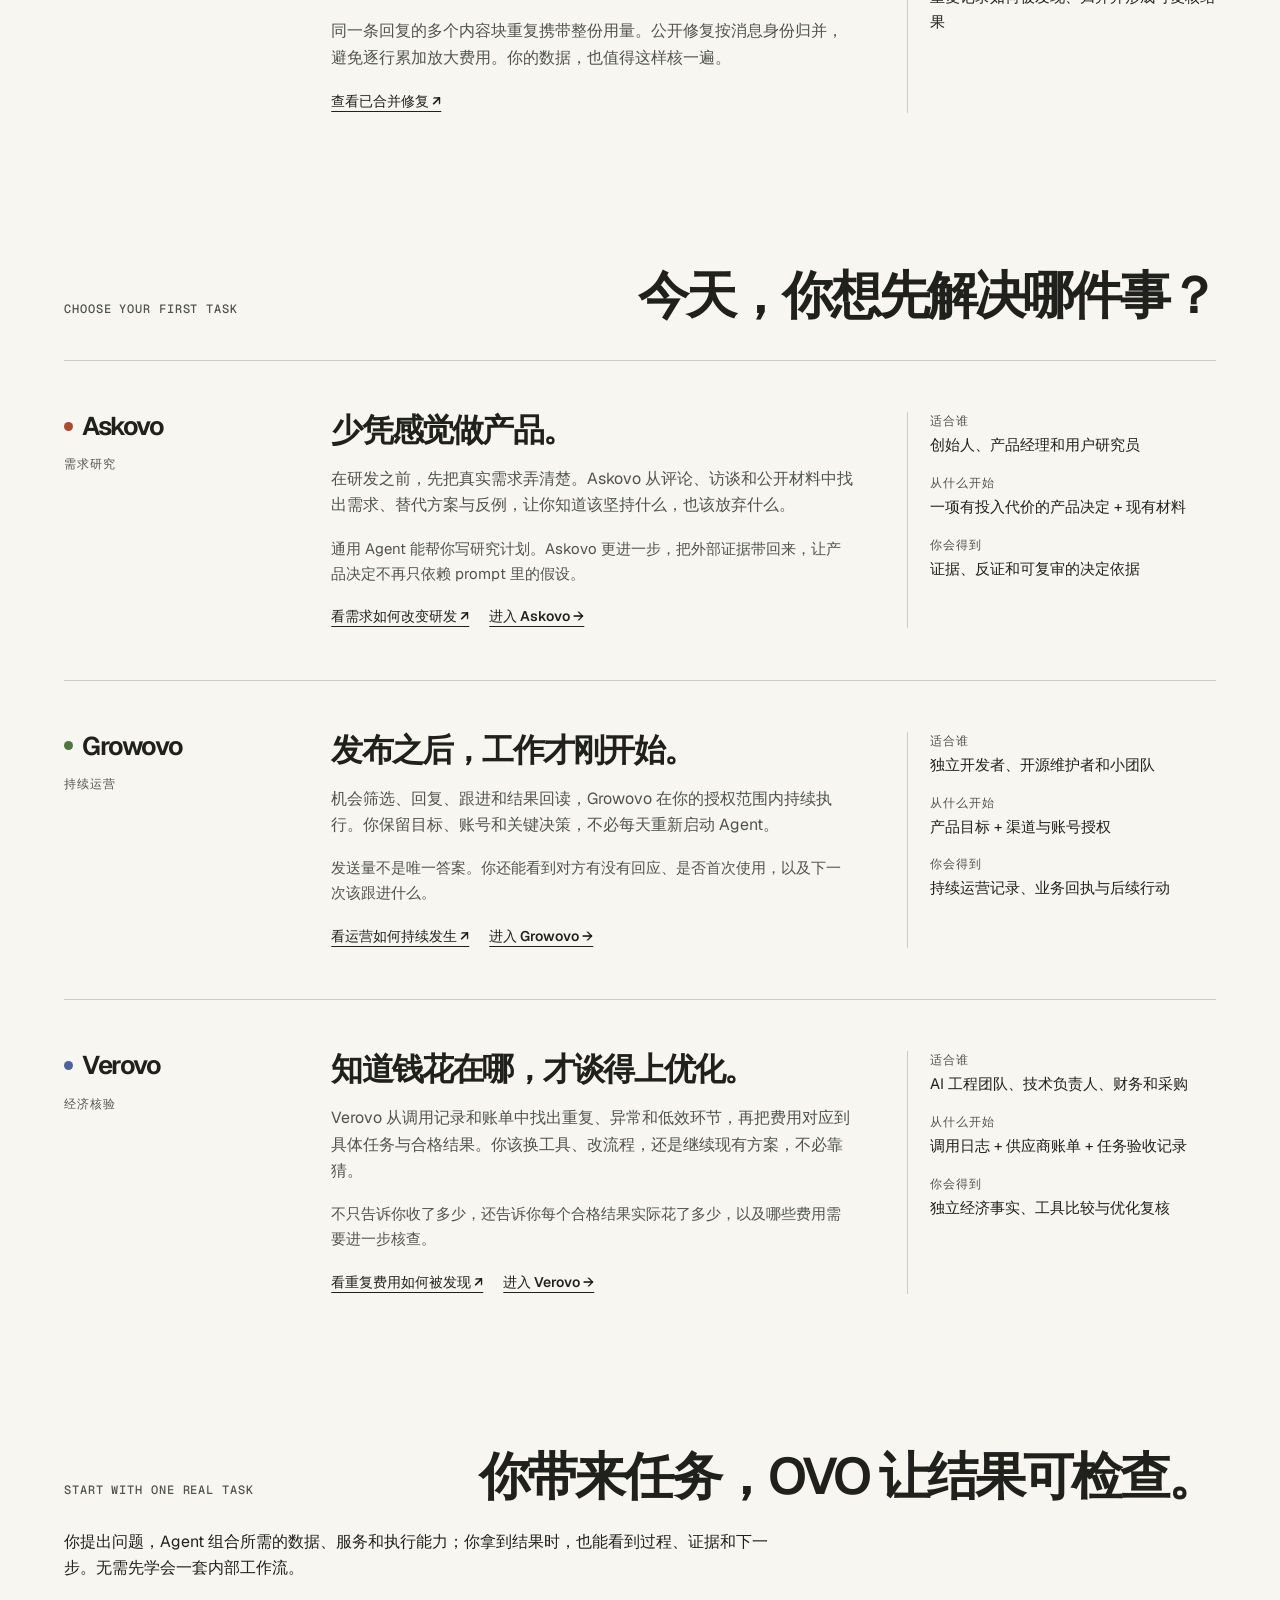
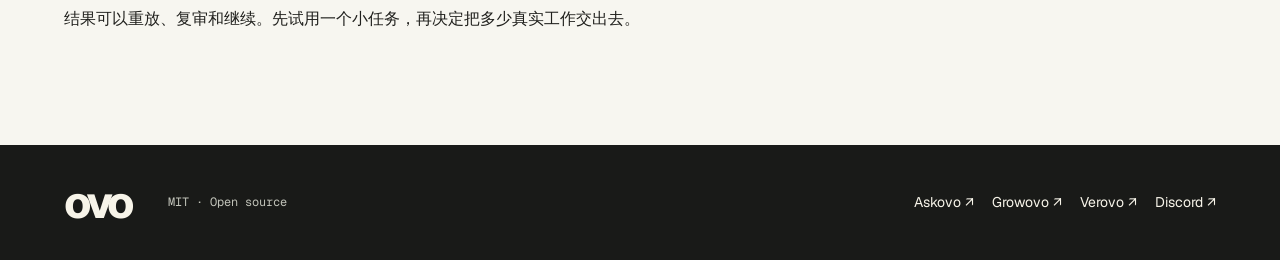
==== commit 756e2db8: "feat: add release channels and real task entries" ====
--- a/index.html
+++ b/index.html
@@ -82,17 +82,17 @@
       <div class="section-title"><div class="kicker">CHOOSE YOUR FIRST TASK</div><h2>今天，你想先解决哪件事？</h2></div>
       <article class="product tone-0" id="askovo">
         <div class="product-name"><span class="dot"></span>Askovo<small>需求研究</small></div>
-        <div><h3>少凭感觉做产品。</h3><p>在研发之前，先把真实需求弄清楚。Askovo 从评论、访谈和公开材料中找出需求、替代方案与反例，让你知道该坚持什么，也该放弃什么。</p><p class="difference">通用 Agent 能帮你写研究计划。Askovo 更进一步，把外部证据带回来，让产品决定不再只依赖 prompt 里的假设。</p><div class="links"><a href="cases.html#askovo-evidence">看需求如何改变研发 ↗</a><a href="start.html#askovo-start">先跑一个样例 →</a></div></div>
+        <div><h3>少凭感觉做产品。</h3><p>在研发之前，先把真实需求弄清楚。Askovo 从评论、访谈和公开材料中找出需求、替代方案与反例，让你知道该坚持什么，也该放弃什么。</p><p class="difference">通用 Agent 能帮你写研究计划。Askovo 更进一步，把外部证据带回来，让产品决定不再只依赖 prompt 里的假设。</p><div class="links"><a href="cases.html#askovo-evidence">看需求如何改变研发 ↗</a><a href="askovo/">进入 Askovo →</a></div></div>
         <dl><dt>适合谁</dt><dd>创始人、产品经理和用户研究员</dd><dt>从什么开始</dt><dd>一项有投入代价的产品决定 + 现有材料</dd><dt>你会得到</dt><dd>证据、反证和可复审的决定依据</dd></dl>
       </article>
       <article class="product tone-1" id="growovo">
         <div class="product-name"><span class="dot"></span>Growovo<small>持续运营</small></div>
-        <div><h3>发布之后，工作才刚开始。</h3><p>机会筛选、回复、跟进和结果回读，Growovo 在你的授权范围内持续执行。你保留目标、账号和关键决策，不必每天重新启动 Agent。</p><p class="difference">发送量不是唯一答案。你还能看到对方有没有回应、是否首次使用，以及下一次该跟进什么。</p><div class="links"><a href="cases.html#growovo-evidence">看运营如何持续发生 ↗</a><a href="start.html#growovo-start">先跑一个样例 →</a></div></div>
+        <div><h3>发布之后，工作才刚开始。</h3><p>机会筛选、回复、跟进和结果回读，Growovo 在你的授权范围内持续执行。你保留目标、账号和关键决策，不必每天重新启动 Agent。</p><p class="difference">发送量不是唯一答案。你还能看到对方有没有回应、是否首次使用，以及下一次该跟进什么。</p><div class="links"><a href="cases.html#growovo-evidence">看运营如何持续发生 ↗</a><a href="growovo/">进入 Growovo →</a></div></div>
         <dl><dt>适合谁</dt><dd>独立开发者、开源维护者和小团队</dd><dt>从什么开始</dt><dd>产品目标 + 渠道与账号授权</dd><dt>你会得到</dt><dd>持续运营记录、业务回执与后续行动</dd></dl>
       </article>
       <article class="product tone-2" id="verovo">
         <div class="product-name"><span class="dot"></span>Verovo<small>经济核验</small></div>
-        <div><h3>知道钱花在哪，才谈得上优化。</h3><p>Verovo 从调用记录和账单中找出重复、异常和低效环节，再把费用对应到具体任务与合格结果。你该换工具、改流程，还是继续现有方案，不必靠猜。</p><p class="difference">不只告诉你收了多少，还告诉你每个合格结果实际花了多少，以及哪些费用需要进一步核查。</p><div class="links"><a href="cases.html#verovo-evidence">看重复费用如何被发现 ↗</a><a href="start.html#verovo-start">先跑一个样例 →</a></div></div>
+        <div><h3>知道钱花在哪，才谈得上优化。</h3><p>Verovo 从调用记录和账单中找出重复、异常和低效环节，再把费用对应到具体任务与合格结果。你该换工具、改流程，还是继续现有方案，不必靠猜。</p><p class="difference">不只告诉你收了多少，还告诉你每个合格结果实际花了多少，以及哪些费用需要进一步核查。</p><div class="links"><a href="cases.html#verovo-evidence">看重复费用如何被发现 ↗</a><a href="verovo/">进入 Verovo →</a></div></div>
         <dl><dt>适合谁</dt><dd>AI 工程团队、技术负责人、财务和采购</dd><dt>从什么开始</dt><dd>调用日志 + 供应商账单 + 任务验收记录</dd><dt>你会得到</dt><dd>独立经济事实、工具比较与优化复核</dd></dl>
       </article>
     </section>
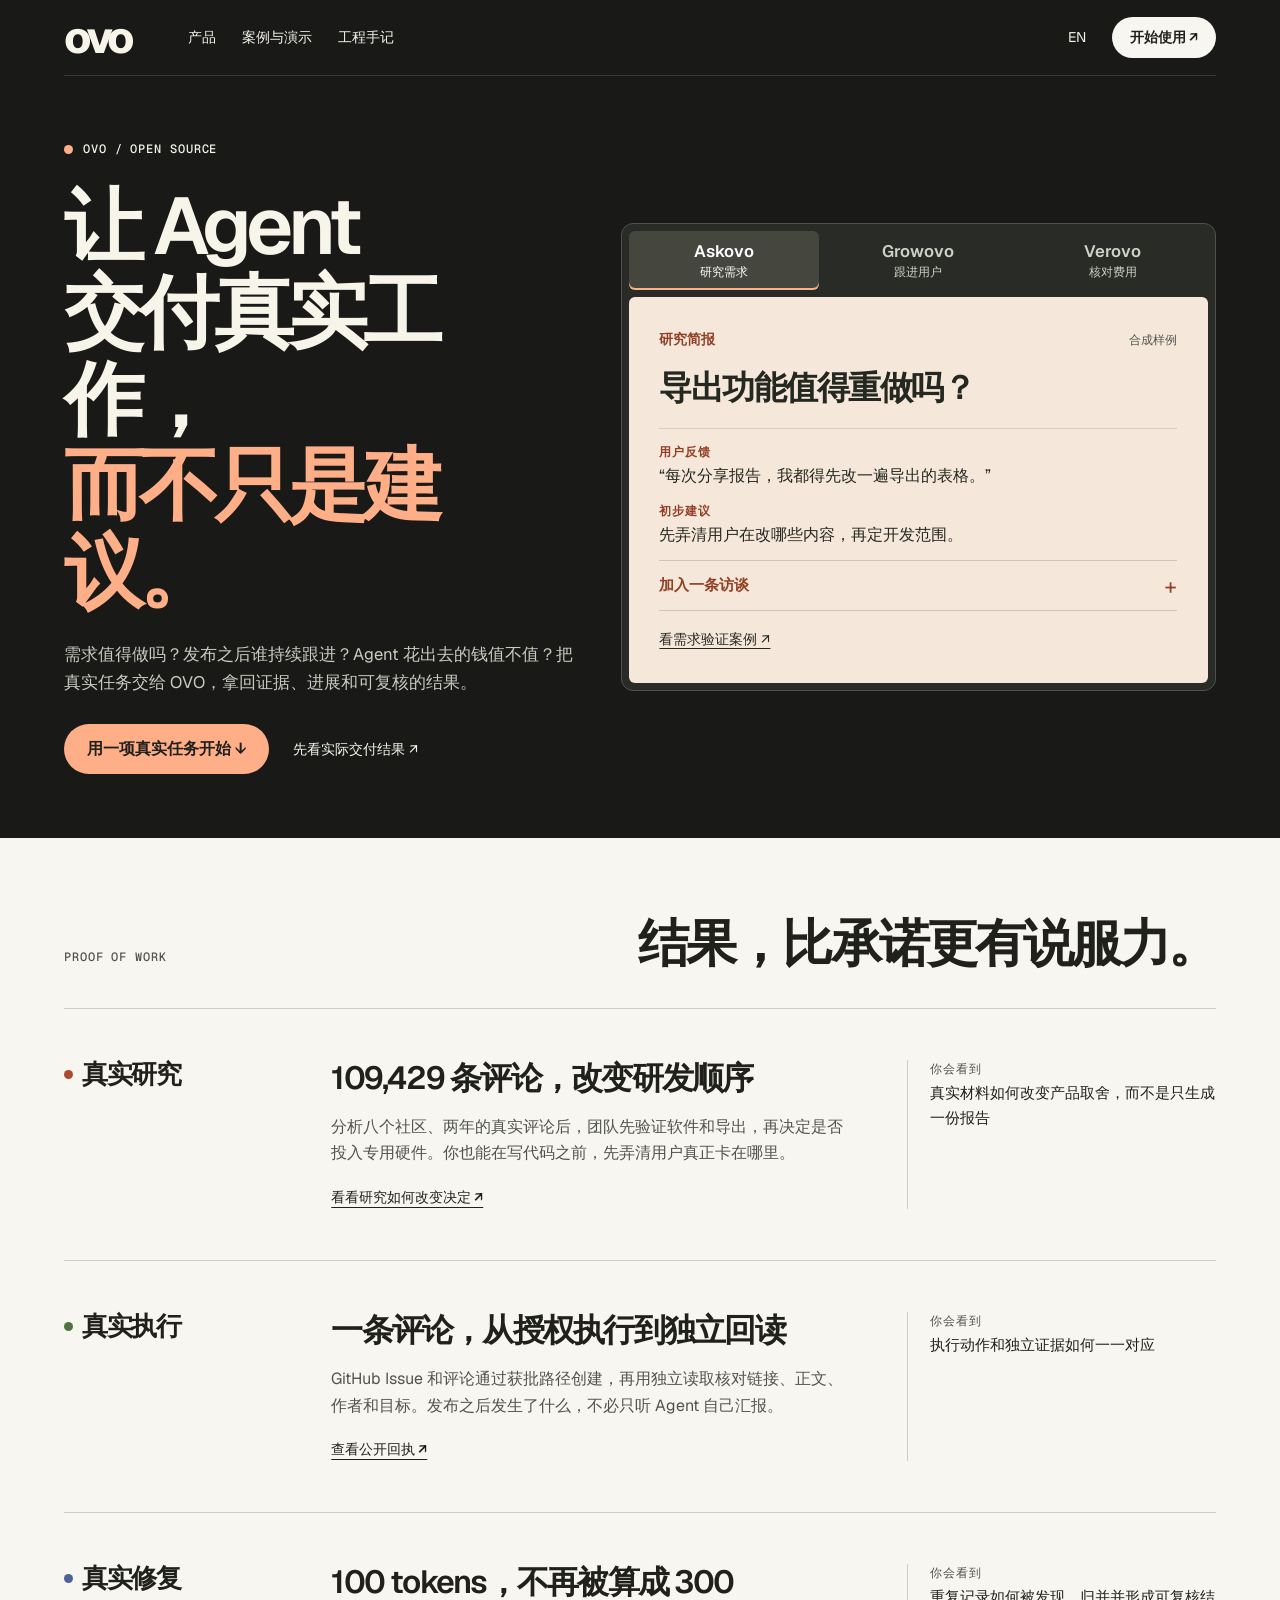
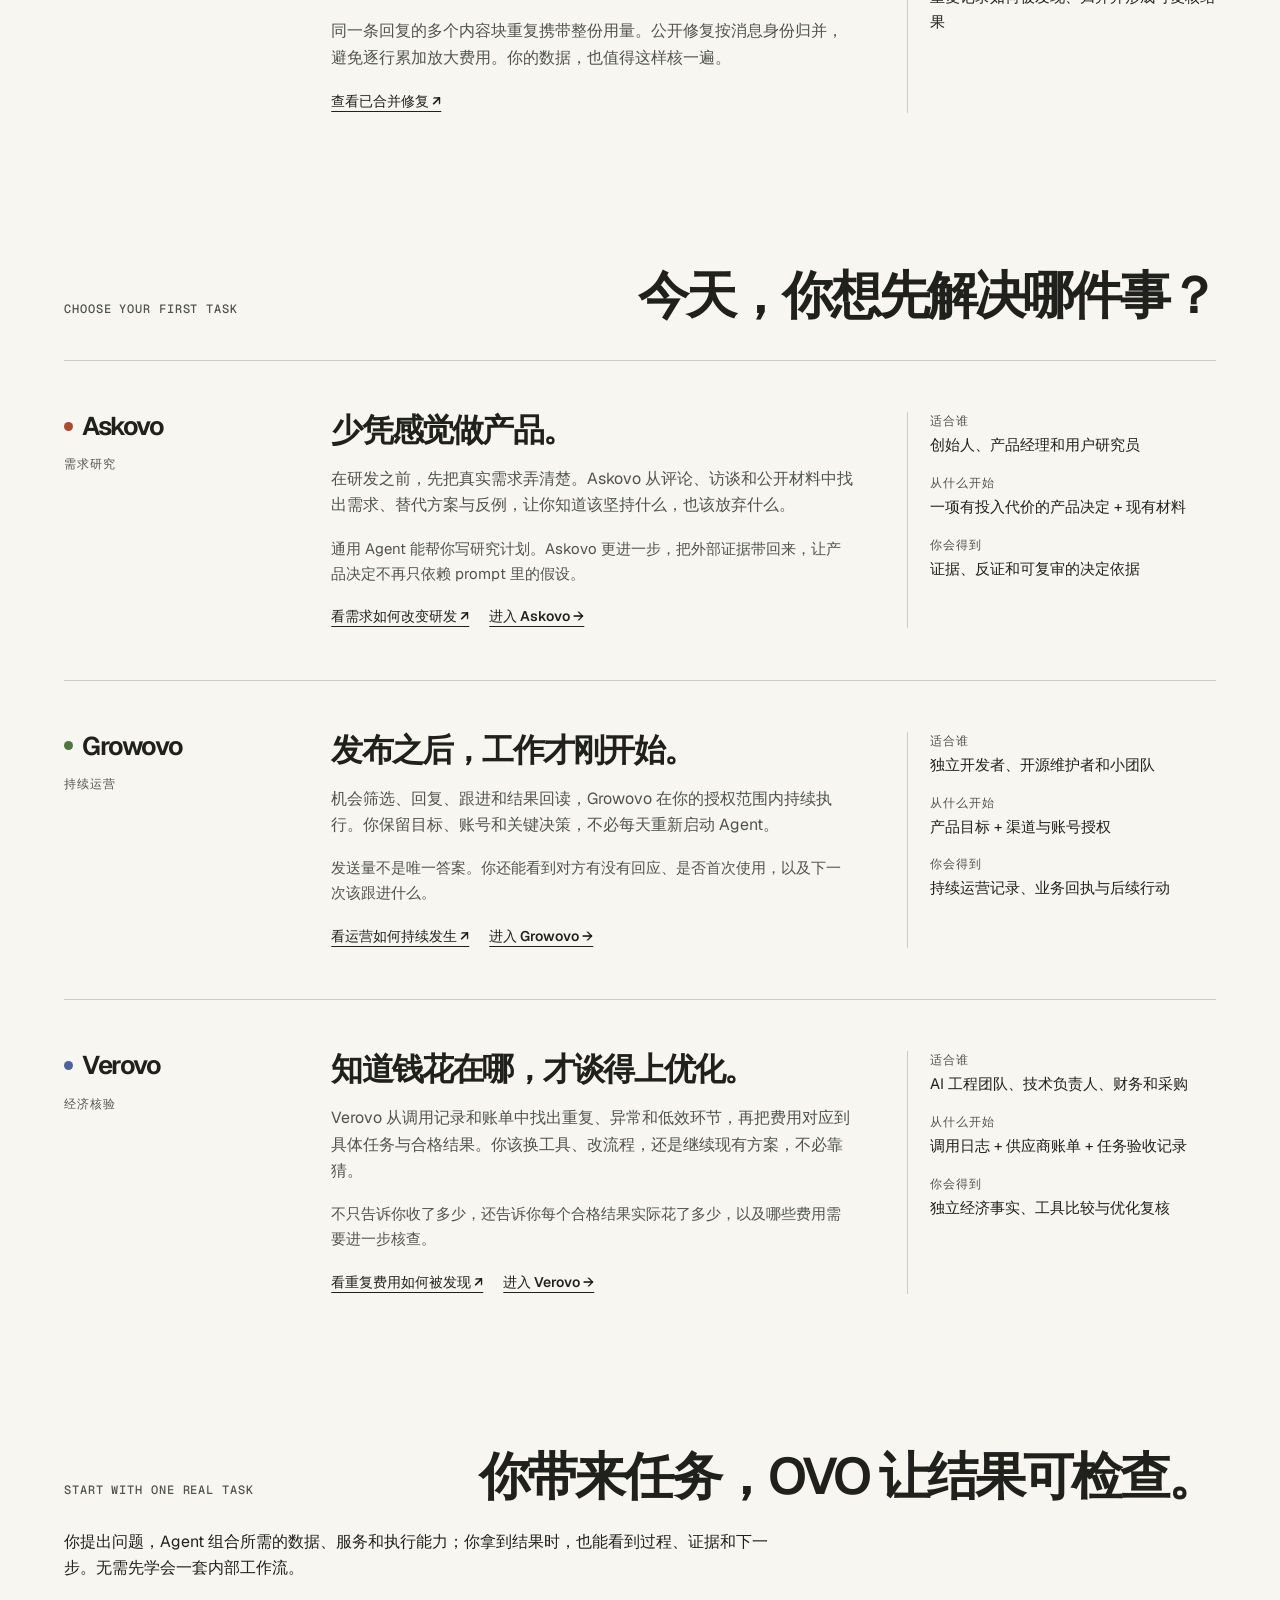
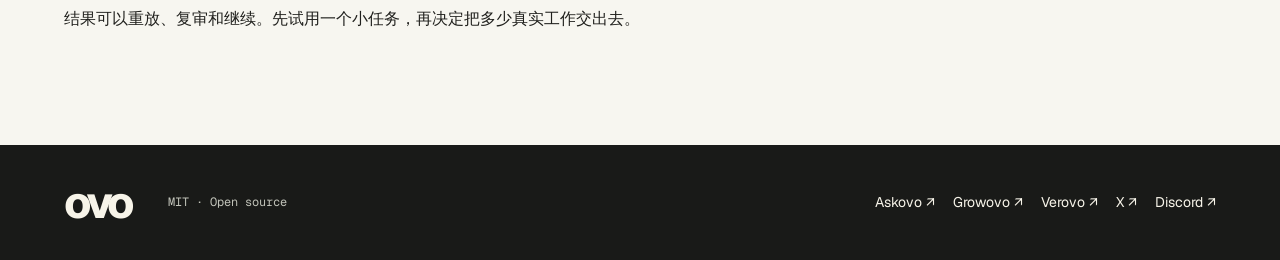
==== commit c84c0374: "docs: surface X and Discord across the public site" ====
--- a/index.html
+++ b/index.html
@@ -102,6 +102,6 @@
     </section>
   </main>
 
-  <footer><div class="frame foot"><a class="brand" href="index.html">ovo</a><span>MIT · Open source</span><div><a href="https://github.com/roy-tong/Askovo">Askovo ↗</a> <a href="https://github.com/roy-tong/Growovo">Growovo ↗</a> <a href="https://github.com/roy-tong/Verovo">Verovo ↗</a> <a href="https://discord.gg/UqrM8MCXb">Discord ↗</a></div></div></footer>
+  <footer><div class="frame foot"><a class="brand" href="index.html">ovo</a><span>MIT · Open source</span><div><a href="https://github.com/roy-tong/Askovo">Askovo ↗</a> <a href="https://github.com/roy-tong/Growovo">Growovo ↗</a> <a href="https://github.com/roy-tong/Verovo">Verovo ↗</a> <a href="https://x.com/elliwoodtong">X ↗</a> <a href="https://discord.gg/UqrM8MCXb">Discord ↗</a></div></div></footer>
 </body>
 </html>
